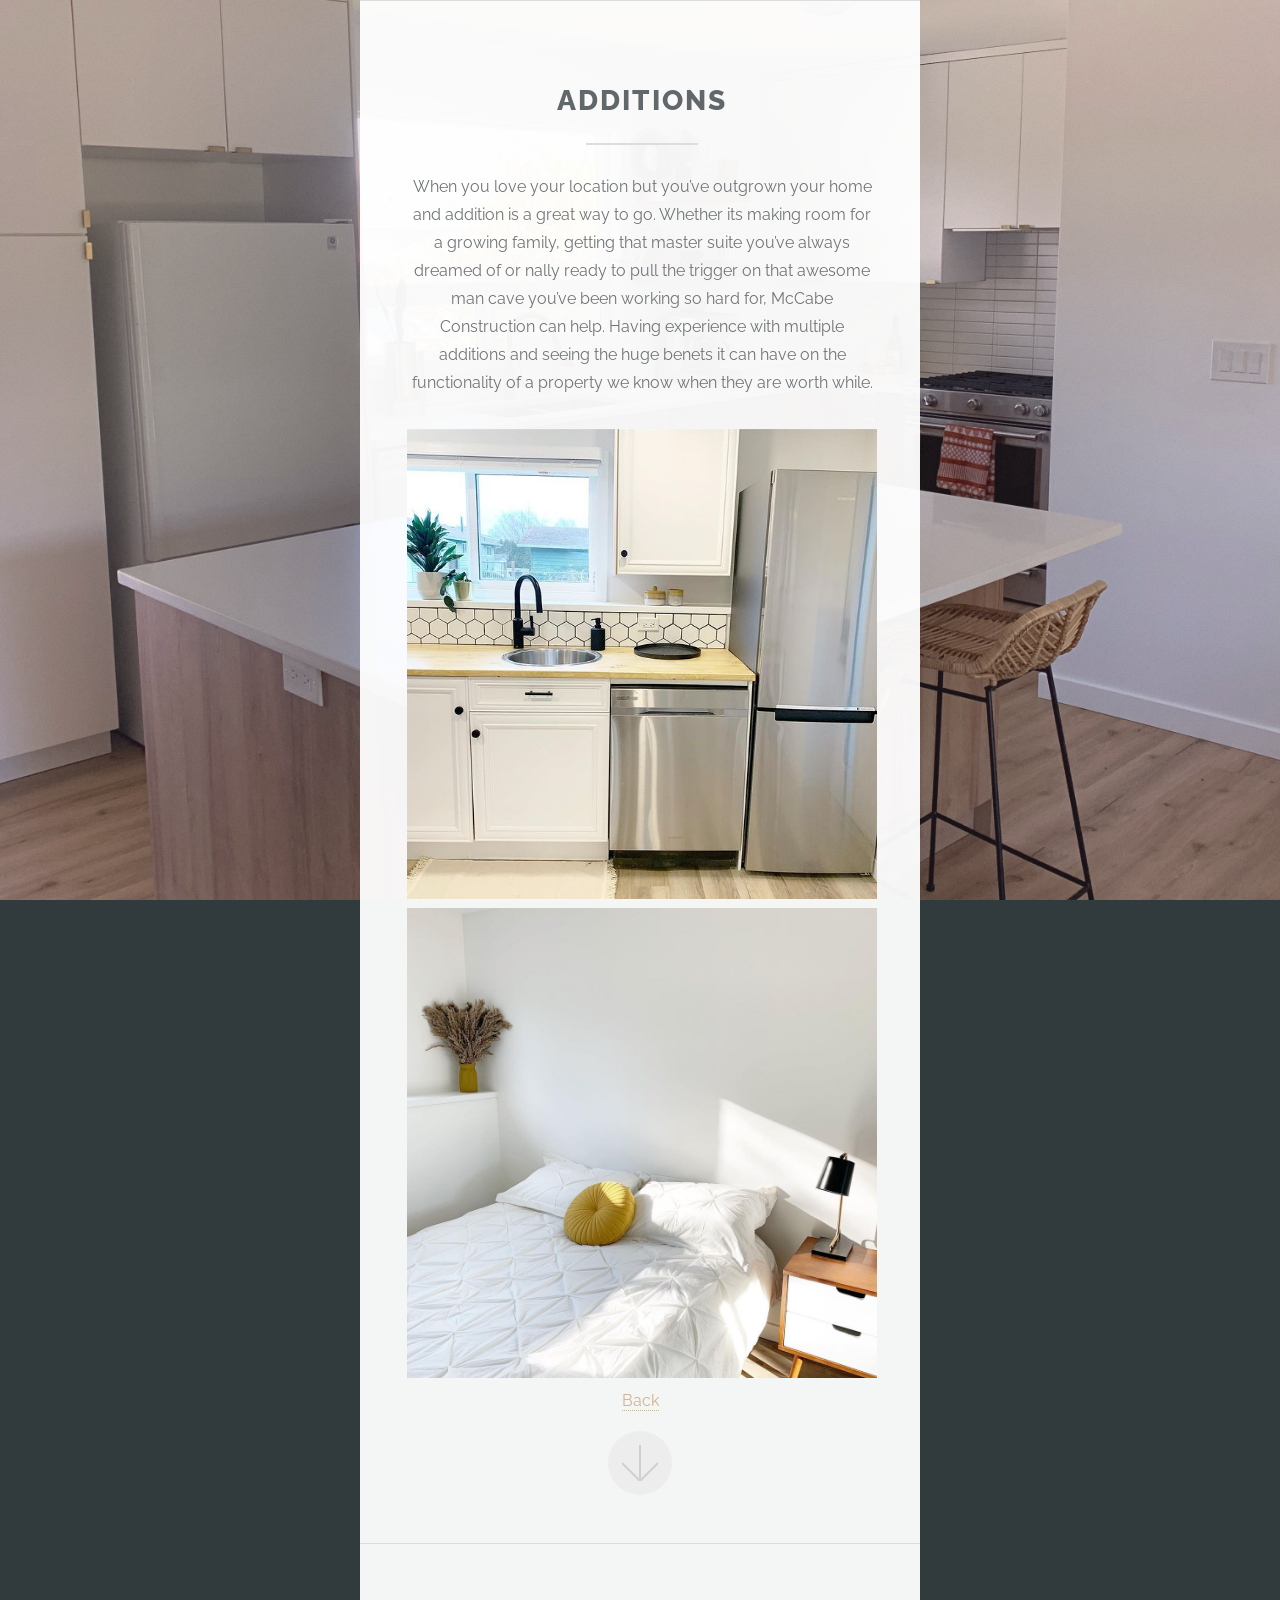
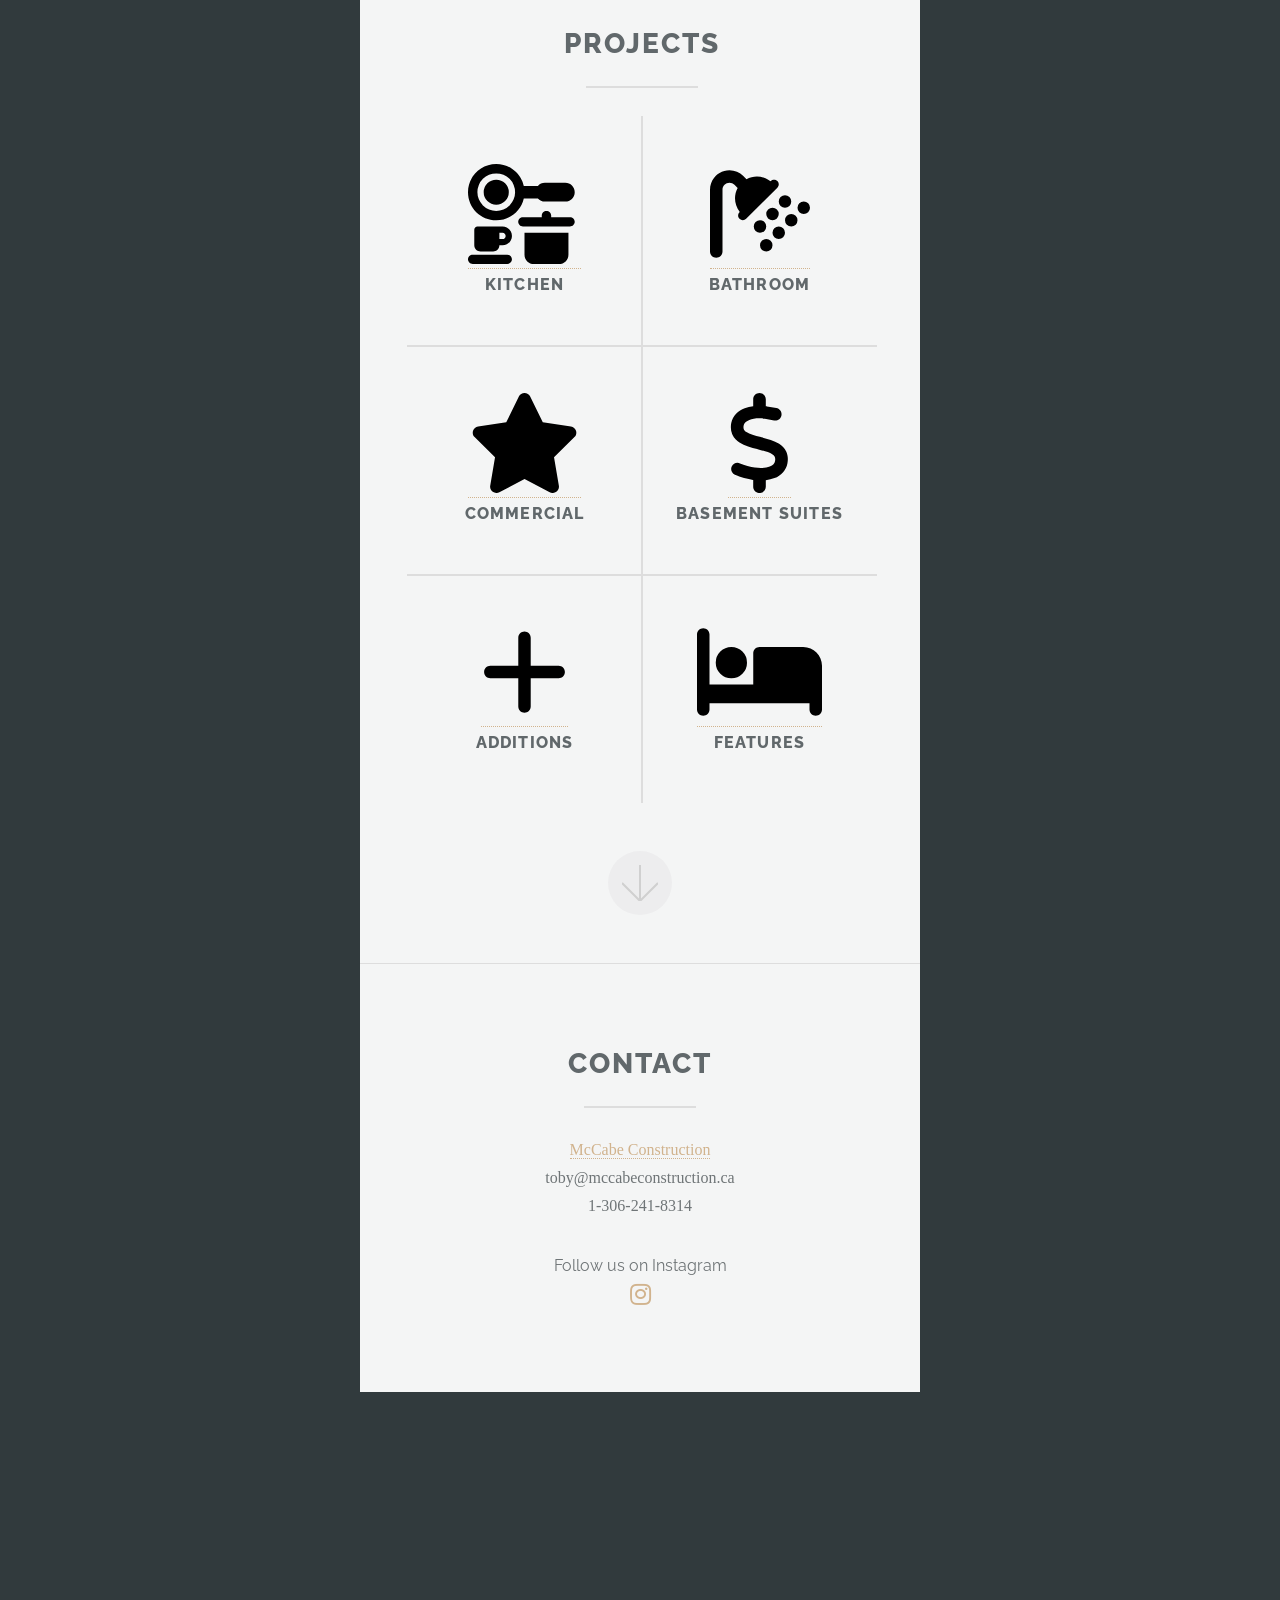
==== additions.html @ 9fbbc58b "fix links to footers" ====
<!DOCTYPE HTML>
<html>
	<head>
		<title>McCabe Construction</title>
		<meta charset="utf-8" />
		<meta name="viewport" content="width=device-width, initial-scale=1, user-scalable=no" />
		<link rel="stylesheet" href="assets/css/main.css" />
	</head>
	<body class="is-preload">

		<!-- One -->
			<section id="one" class="main special">
				<div class="container">
					<div class="content">
						<header class="major">
							<h2>Additions</h2>
						</header>
						<p>

When you love your location but you’ve outgrown your home and
addition is a great way to go. Whether its making room for a
growing family, getting that master suite you’ve always dreamed
of or nally ready to pull the trigger on that awesome man cave
you’ve been working so hard for, McCabe Construction can help.
Having experience with multiple additions and seeing the huge
benets it can have on the functionality of a property we know
when they are worth while.


					</p>
						<div>
						<img width=100% src="images/additions1.jpg">
						</div>
						<div>
						<img width=100% src="images/additions2.jpg">
						</div>
					</div>
					<a href="index.html">Back</a>
					<a href="#two" class="goto-next scrolly">Next</a>
				</div>
			</section>

		<!-- Two -->
			<section id="two" class="main special">
				<div class="container">
					<div class="content">
						<header class="major">
							<h2>Projects</h2>
						</header>
						<ul class="icons-grid">
							<li>
								<a href="kitchen.html">
									<img style="height:100px" src="images/kitchen.svg">
									<h3>Kitchen</h3>
								</a>
							</li>
							<li>
								<a href="bathroom.html">
									<img style="height:100px" src="images/bathroom.svg">
									<h3>Bathroom</h3>
								</a>
							</li>
							<li>
								<a href="commercial.html">
									<img style="height:100px" src="images/commercial.svg">
									<h3>Commercial</h3>
								</a>
							</li>
							<li>
								<a href="suite.html">
									<img style="height:100px"  src="images/suite.svg">
									<h3>Basement Suites</h3>
								</a>
							</li>
							<li>
								<a href="additions.html">
									<img style="height:100px" src="images/additions.svg">
									<h3>Additions</h3>
								</a>
							</li>
							<li>
								<a href="features.html">
									<img style="height:100px" src="images/features.svg">
									<h3>Features</h3>
								</a>
							</li>
						</ul>
					</div>
					<a href="#footer" class="goto-next scrolly">Next</a>
				</div>
			</section>



		<!-- Footer -->
			<section id="footer">
				<div class="container">
					<header class="major">
						<h2>Contact</h2>
					</header>
					<p style="font-family:verdana">
					<a href="https://www.mccabeconstruction.ca">McCabe Construction</a>
					<br>
					toby@mccabeconstruction.ca
					<br>
					1-306-241-8314
					<ul class="icons">
						Follow us on Instagram<br>
						<li><a href="https://www.instagram.com/mccabe_construction_inc" class="icon brands alt fa-instagram"><span class="label">Instagram</span></a></li>
					</ul>
					</p>
				</div>
				<footer>
				</footer>
			</section>

		<!-- Scripts -->
			<script src="assets/js/jquery.min.js"></script>
			<script src="assets/js/jquery.scrollex.min.js"></script>
			<script src="assets/js/jquery.scrolly.min.js"></script>
			<script src="assets/js/browser.min.js"></script>
			<script src="assets/js/breakpoints.min.js"></script>
			<script src="assets/js/util.js"></script>
			<script src="assets/js/main.js"></script>

	</body>
</html>
---- assets/css/main.css ----
@import url("fontawesome-all.min.css");
@import url("https://fonts.googleapis.com/css?family=Raleway:400,400italic,700,800");

/*
	Highlights by HTML5 UP
	html5up.net | @ajlkn
	Free for personal and commercial use under the CCA 3.0 license (html5up.net/license)
*/

html, body, div, span, applet, object,
iframe, h1, h2, h3, h4, h5, h6, p, blockquote,
pre, a, abbr, acronym, address, big, cite,
code, del, dfn, em, img, ins, kbd, q, s, samp,
small, strike, strong, sub, sup, tt, var, b,
u, i, center, dl, dt, dd, ol, ul, li, fieldset,
form, label, legend, table, caption, tbody,
tfoot, thead, tr, th, td, article, aside,
canvas, details, embed, figure, figcaption,
footer, header, hgroup, menu, nav, output, ruby,
section, summary, time, mark, audio, video {
	margin: 0;
	padding: 0;
	border: 0;
	font-size: 100%;
	font: inherit;
	vertical-align: baseline;}

article, aside, details, figcaption, figure,
footer, header, hgroup, menu, nav, section {
	display: block;}

body {
	line-height: 1;
}

ol, ul {
	list-style: none;
}

blockquote, q {
	quotes: none;
}

	blockquote:before, blockquote:after, q:before, q:after {
		content: '';
		content: none;
	}

table {
	border-collapse: collapse;
	border-spacing: 0;
}

body {
	-webkit-text-size-adjust: none;
}

mark {
	background-color: transparent;
	color: inherit;
}

input::-moz-focus-inner {
	border: 0;
	padding: 0;
}

input, select, textarea {
	-moz-appearance: none;
	-webkit-appearance: none;
	-ms-appearance: none;
	appearance: none;
}

/* Basic */

	html {
		box-sizing: border-box;
	}

	*, *:before, *:after {
		box-sizing: inherit;
	}

	html {
		background-color: #313a3d;
		background-attachment: fixed,						fixed;
		background-image: url("images/overlay.png"), url("../../images/bg.jpg");
		background-position: top left,					center center;
		background-repeat: repeat,						none;
		background-size: auto,						cover;
	}

	html.is-preload *, html.is-preload *:before, html.is-preload *:after {
		-moz-animation: none !important;
		-webkit-animation: none !important;
		-ms-animation: none !important;
		animation: none !important;
		-moz-transition: none !important;
		-webkit-transition: none !important;
		-ms-transition: none !important;
		transition: none !important;
	}

	html.is-touch {
		height: 100vh;
		overflow: hidden;
	}

		html.is-touch #wrapper {
			-webkit-backface-visibility: hidden;
			-webkit-overflow-scrolling: touch;
			-webkit-transform: translate3d(0, 0, 0);
			height: 100vh;
			overflow: auto;
		}

	body, input, select, textarea {
		color: #6f7577;
		font-family: "Raleway", "Helvetica", sans-serif;
		font-size: 15pt;
		font-weight: 400;
		line-height: 1.75em;
	}

	a {
		-moz-transition: color 0.2s ease-in-out, border-bottom-color 0.2s ease-in-out;
		-webkit-transition: color 0.2s ease-in-out, border-bottom-color 0.2s ease-in-out;
		-ms-transition: color 0.2s ease-in-out, border-bottom-color 0.2s ease-in-out;
		transition: color 0.2s ease-in-out, border-bottom-color 0.2s ease-in-out;
		border-bottom: dotted 1px;
		color: #d1b38d;
		text-decoration: none;
	}

		a:hover {
			border-bottom-color: transparent !important;
			color: #d1b38d !important;
			text-decoration: none;
		}

	strong, b {
		color: #61686b;
		font-weight: 700;
	}

	em, i {
		font-style: italic;
	}

	p {
		margin: 0 0 2em 0;
	}

	h1, h2, h3, h4, h5, h6 {
		color: #61686b;
		font-weight: 800;
		letter-spacing: 0.075em;
		line-height: 1em;
		margin: 0 0 1em 0;
		text-transform: uppercase;
	}

		h1 a, h2 a, h3 a, h4 a, h5 a, h6 a {
			color: inherit;
			text-decoration: none;
		}

	h2 {
		font-size: 1.75em;
		line-height: 1.5em;
	}

	h3 {
		font-size: 1em;
		line-height: 1.5em;
	}

	h4 {
		font-size: 0.9em;
		line-height: 1.5em;
	}

	h5 {
		font-size: 0.8em;
		line-height: 1.5em;
	}

	h6 {
		font-size: 0.7em;
		line-height: 1.5em;
	}

	sub {
		font-size: 0.8em;
		position: relative;
		top: 0.5em;
	}

	sup {
		font-size: 0.8em;
		position: relative;
		top: -0.5em;
	}

	hr {
		border: 0;
		border-bottom: solid 1px #dddddd;
		margin: 2em 0;
	}

		hr.major {
			margin: 3em 0;
		}

	blockquote {
		border-left: solid 6px #dddddd;
		font-style: italic;
		margin: 0 0 2em 0;
		padding: 0.5em 0 0.5em 1.5em;
	}

	code {
		background: rgba(144, 144, 144, 0.075);
		font-family: "Courier New", monospace;
		font-size: 0.9em;
		margin: 0 0.25em;
		padding: 0.25em 0.65em;
	}

	pre {
		-webkit-overflow-scrolling: touch;
		font-family: "Courier New", monospace;
		font-size: 0.9em;
		margin: 0 0 2em 0;
	}

		pre code {
			display: block;
			line-height: 1.75em;
			padding: 1em 1.5em;
			overflow-x: auto;
		}

	.align-left {
		text-align: left;
	}

	.align-center {
		text-align: center;
	}

	.align-right {
		text-align: right;
	}

/* Container */

	.container {
		margin: 0 auto;
		max-width: calc(100% - 4em);
		width: 35em;
	}

		.container.xsmall {
			width: 8.75em;
		}

		.container.small {
			width: 17.5em;
		}

		.container.medium {
			width: 26.25em;
		}

		.container.large {
			width: 43.75em;
		}

		.container.xlarge {
			width: 52.5em;
		}

		.container.max {
			width: 100%;
		}

		@media screen and (max-width: 980px) {

			.container {
				width: 80% !important;
				max-width: 100% !important;
			}

		}

		@media screen and (max-width: 480px) {

			.container {
				width: 100% !important;
			}

		}

/* Row */

	.row {
		display: flex;
		flex-wrap: wrap;
		box-sizing: border-box;
		align-items: stretch;
	}

		.row > * {
			box-sizing: border-box;
		}

		.row.gtr-uniform > * > :last-child {
			margin-bottom: 0;
		}

		.row.aln-left {
			justify-content: flex-start;
		}

		.row.aln-center {
			justify-content: center;
		}

		.row.aln-right {
			justify-content: flex-end;
		}

		.row.aln-top {
			align-items: flex-start;
		}

		.row.aln-middle {
			align-items: center;
		}

		.row.aln-bottom {
			align-items: flex-end;
		}

		.row > .imp {
			order: -1;
		}

		.row > .col-1 {
			width: 8.33333%;
		}

		.row > .off-1 {
			margin-left: 8.33333%;
		}

		.row > .col-2 {
			width: 16.66667%;
		}

		.row > .off-2 {
			margin-left: 16.66667%;
		}

		.row > .col-3 {
			width: 25%;
		}

		.row > .off-3 {
			margin-left: 25%;
		}

		.row > .col-4 {
			width: 33.33333%;
		}

		.row > .off-4 {
			margin-left: 33.33333%;
		}

		.row > .col-5 {
			width: 41.66667%;
		}

		.row > .off-5 {
			margin-left: 41.66667%;
		}

		.row > .col-6 {
			width: 50%;
		}

		.row > .off-6 {
			margin-left: 50%;
		}

		.row > .col-7 {
			width: 58.33333%;
		}

		.row > .off-7 {
			margin-left: 58.33333%;
		}

		.row > .col-8 {
			width: 66.66667%;
		}

		.row > .off-8 {
			margin-left: 66.66667%;
		}

		.row > .col-9 {
			width: 75%;
		}

		.row > .off-9 {
			margin-left: 75%;
		}

		.row > .col-10 {
			width: 83.33333%;
		}

		.row > .off-10 {
			margin-left: 83.33333%;
		}

		.row > .col-11 {
			width: 91.66667%;
		}

		.row > .off-11 {
			margin-left: 91.66667%;
		}

		.row > .col-12 {
			width: 100%;
		}

		.row > .off-12 {
			margin-left: 100%;
		}

		.row.gtr-0 {
			margin-top: 0;
			margin-left: 0em;
		}

			.row.gtr-0 > * {
				padding: 0 0 0 0em;
			}

			.row.gtr-0.gtr-uniform {
				margin-top: 0em;
			}

				.row.gtr-0.gtr-uniform > * {
					padding-top: 0em;
				}

		.row.gtr-25 {
			margin-top: 0;
			margin-left: -0.375em;
		}

			.row.gtr-25 > * {
				padding: 0 0 0 0.375em;
			}

			.row.gtr-25.gtr-uniform {
				margin-top: -0.375em;
			}

				.row.gtr-25.gtr-uniform > * {
					padding-top: 0.375em;
				}

		.row.gtr-50 {
			margin-top: 0;
			margin-left: -0.75em;
		}

			.row.gtr-50 > * {
				padding: 0 0 0 0.75em;
			}

			.row.gtr-50.gtr-uniform {
				margin-top: -0.75em;
			}

				.row.gtr-50.gtr-uniform > * {
					padding-top: 0.75em;
				}

		.row {
			margin-top: 0;
			margin-left: -1.5em;
		}

			.row > * {
				padding: 0 0 0 1.5em;
			}

			.row.gtr-uniform {
				margin-top: -1.5em;
			}

				.row.gtr-uniform > * {
					padding-top: 1.5em;
				}

		.row.gtr-150 {
			margin-top: 0;
			margin-left: -2.25em;
		}

			.row.gtr-150 > * {
				padding: 0 0 0 2.25em;
			}

			.row.gtr-150.gtr-uniform {
				margin-top: -2.25em;
			}

				.row.gtr-150.gtr-uniform > * {
					padding-top: 2.25em;
				}

		.row.gtr-200 {
			margin-top: 0;
			margin-left: -3em;
		}

			.row.gtr-200 > * {
				padding: 0 0 0 3em;
			}

			.row.gtr-200.gtr-uniform {
				margin-top: -3em;
			}

				.row.gtr-200.gtr-uniform > * {
					padding-top: 3em;
				}

		@media screen and (max-width: 1680px) {

			.row {
				display: flex;
				flex-wrap: wrap;
				box-sizing: border-box;
				align-items: stretch;
			}

				.row > * {
					box-sizing: border-box;
				}

				.row.gtr-uniform > * > :last-child {
					margin-bottom: 0;
				}

				.row.aln-left {
					justify-content: flex-start;
				}

				.row.aln-center {
					justify-content: center;
				}

				.row.aln-right {
					justify-content: flex-end;
				}

				.row.aln-top {
					align-items: flex-start;
				}

				.row.aln-middle {
					align-items: center;
				}

				.row.aln-bottom {
					align-items: flex-end;
				}

				.row > .imp-large {
					order: -1;
				}

				.row > .col-1-large {
					width: 8.33333%;
				}

				.row > .off-1-large {
					margin-left: 8.33333%;
				}

				.row > .col-2-large {
					width: 16.66667%;
				}

				.row > .off-2-large {
					margin-left: 16.66667%;
				}

				.row > .col-3-large {
					width: 25%;
				}

				.row > .off-3-large {
					margin-left: 25%;
				}

				.row > .col-4-large {
					width: 33.33333%;
				}

				.row > .off-4-large {
					margin-left: 33.33333%;
				}

				.row > .col-5-large {
					width: 41.66667%;
				}

				.row > .off-5-large {
					margin-left: 41.66667%;
				}

				.row > .col-6-large {
					width: 50%;
				}

				.row > .off-6-large {
					margin-left: 50%;
				}

				.row > .col-7-large {
					width: 58.33333%;
				}

				.row > .off-7-large {
					margin-left: 58.33333%;
				}

				.row > .col-8-large {
					width: 66.66667%;
				}

				.row > .off-8-large {
					margin-left: 66.66667%;
				}

				.row > .col-9-large {
					width: 75%;
				}

				.row > .off-9-large {
					margin-left: 75%;
				}

				.row > .col-10-large {
					width: 83.33333%;
				}

				.row > .off-10-large {
					margin-left: 83.33333%;
				}

				.row > .col-11-large {
					width: 91.66667%;
				}

				.row > .off-11-large {
					margin-left: 91.66667%;
				}

				.row > .col-12-large {
					width: 100%;
				}

				.row > .off-12-large {
					margin-left: 100%;
				}

				.row.gtr-0 {
					margin-top: 0;
					margin-left: 0em;
				}

					.row.gtr-0 > * {
						padding: 0 0 0 0em;
					}

					.row.gtr-0.gtr-uniform {
						margin-top: 0em;
					}

						.row.gtr-0.gtr-uniform > * {
							padding-top: 0em;
						}

				.row.gtr-25 {
					margin-top: 0;
					margin-left: -0.375em;
				}

					.row.gtr-25 > * {
						padding: 0 0 0 0.375em;
					}

					.row.gtr-25.gtr-uniform {
						margin-top: -0.375em;
					}

						.row.gtr-25.gtr-uniform > * {
							padding-top: 0.375em;
						}

				.row.gtr-50 {
					margin-top: 0;
					margin-left: -0.75em;
				}

					.row.gtr-50 > * {
						padding: 0 0 0 0.75em;
					}

					.row.gtr-50.gtr-uniform {
						margin-top: -0.75em;
					}

						.row.gtr-50.gtr-uniform > * {
							padding-top: 0.75em;
						}

				.row {
					margin-top: 0;
					margin-left: -1.5em;
				}

					.row > * {
						padding: 0 0 0 1.5em;
					}

					.row.gtr-uniform {
						margin-top: -1.5em;
					}

						.row.gtr-uniform > * {
							padding-top: 1.5em;
						}

				.row.gtr-150 {
					margin-top: 0;
					margin-left: -2.25em;
				}

					.row.gtr-150 > * {
						padding: 0 0 0 2.25em;
					}

					.row.gtr-150.gtr-uniform {
						margin-top: -2.25em;
					}

						.row.gtr-150.gtr-uniform > * {
							padding-top: 2.25em;
						}

				.row.gtr-200 {
					margin-top: 0;
					margin-left: -3em;
				}

					.row.gtr-200 > * {
						padding: 0 0 0 3em;
					}

					.row.gtr-200.gtr-uniform {
						margin-top: -3em;
					}

						.row.gtr-200.gtr-uniform > * {
							padding-top: 3em;
						}

		}

		@media screen and (max-width: 980px) {

			.row {
				display: flex;
				flex-wrap: wrap;
				box-sizing: border-box;
				align-items: stretch;
			}

				.row > * {
					box-sizing: border-box;
				}

				.row.gtr-uniform > * > :last-child {
					margin-bottom: 0;
				}

				.row.aln-left {
					justify-content: flex-start;
				}

				.row.aln-center {
					justify-content: center;
				}

				.row.aln-right {
					justify-content: flex-end;
				}

				.row.aln-top {
					align-items: flex-start;
				}

				.row.aln-middle {
					align-items: center;
				}

				.row.aln-bottom {
					align-items: flex-end;
				}

				.row > .imp-medium {
					order: -1;
				}

				.row > .col-1-medium {
					width: 8.33333%;
				}

				.row > .off-1-medium {
					margin-left: 8.33333%;
				}

				.row > .col-2-medium {
					width: 16.66667%;
				}

				.row > .off-2-medium {
					margin-left: 16.66667%;
				}

				.row > .col-3-medium {
					width: 25%;
				}

				.row > .off-3-medium {
					margin-left: 25%;
				}

				.row > .col-4-medium {
					width: 33.33333%;
				}

				.row > .off-4-medium {
					margin-left: 33.33333%;
				}

				.row > .col-5-medium {
					width: 41.66667%;
				}

				.row > .off-5-medium {
					margin-left: 41.66667%;
				}

				.row > .col-6-medium {
					width: 50%;
				}

				.row > .off-6-medium {
					margin-left: 50%;
				}

				.row > .col-7-medium {
					width: 58.33333%;
				}

				.row > .off-7-medium {
					margin-left: 58.33333%;
				}

				.row > .col-8-medium {
					width: 66.66667%;
				}

				.row > .off-8-medium {
					margin-left: 66.66667%;
				}

				.row > .col-9-medium {
					width: 75%;
				}

				.row > .off-9-medium {
					margin-left: 75%;
				}

				.row > .col-10-medium {
					width: 83.33333%;
				}

				.row > .off-10-medium {
					margin-left: 83.33333%;
				}

				.row > .col-11-medium {
					width: 91.66667%;
				}

				.row > .off-11-medium {
					margin-left: 91.66667%;
				}

				.row > .col-12-medium {
					width: 100%;
				}

				.row > .off-12-medium {
					margin-left: 100%;
				}

				.row.gtr-0 {
					margin-top: 0;
					margin-left: 0em;
				}

					.row.gtr-0 > * {
						padding: 0 0 0 0em;
					}

					.row.gtr-0.gtr-uniform {
						margin-top: 0em;
					}

						.row.gtr-0.gtr-uniform > * {
							padding-top: 0em;
						}

				.row.gtr-25 {
					margin-top: 0;
					margin-left: -0.375em;
				}

					.row.gtr-25 > * {
						padding: 0 0 0 0.375em;
					}

					.row.gtr-25.gtr-uniform {
						margin-top: -0.375em;
					}

						.row.gtr-25.gtr-uniform > * {
							padding-top: 0.375em;
						}

				.row.gtr-50 {
					margin-top: 0;
					margin-left: -0.75em;
				}

					.row.gtr-50 > * {
						padding: 0 0 0 0.75em;
					}

					.row.gtr-50.gtr-uniform {
						margin-top: -0.75em;
					}

						.row.gtr-50.gtr-uniform > * {
							padding-top: 0.75em;
						}

				.row {
					margin-top: 0;
					margin-left: -1.5em;
				}

					.row > * {
						padding: 0 0 0 1.5em;
					}

					.row.gtr-uniform {
						margin-top: -1.5em;
					}

						.row.gtr-uniform > * {
							padding-top: 1.5em;
						}

				.row.gtr-150 {
					margin-top: 0;
					margin-left: -2.25em;
				}

					.row.gtr-150 > * {
						padding: 0 0 0 2.25em;
					}

					.row.gtr-150.gtr-uniform {
						margin-top: -2.25em;
					}

						.row.gtr-150.gtr-uniform > * {
							padding-top: 2.25em;
						}

				.row.gtr-200 {
					margin-top: 0;
					margin-left: -3em;
				}

					.row.gtr-200 > * {
						padding: 0 0 0 3em;
					}

					.row.gtr-200.gtr-uniform {
						margin-top: -3em;
					}

						.row.gtr-200.gtr-uniform > * {
							padding-top: 3em;
						}

		}

		@media screen and (max-width: 736px) {

			.row {
				display: flex;
				flex-wrap: wrap;
				box-sizing: border-box;
				align-items: stretch;
			}

				.row > * {
					box-sizing: border-box;
				}

				.row.gtr-uniform > * > :last-child {
					margin-bottom: 0;
				}

				.row.aln-left {
					justify-content: flex-start;
				}

				.row.aln-center {
					justify-content: center;
				}

				.row.aln-right {
					justify-content: flex-end;
				}

				.row.aln-top {
					align-items: flex-start;
				}

				.row.aln-middle {
					align-items: center;
				}

				.row.aln-bottom {
					align-items: flex-end;
				}

				.row > .imp-small {
					order: -1;
				}

				.row > .col-1-small {
					width: 8.33333%;
				}

				.row > .off-1-small {
					margin-left: 8.33333%;
				}

				.row > .col-2-small {
					width: 16.66667%;
				}

				.row > .off-2-small {
					margin-left: 16.66667%;
				}

				.row > .col-3-small {
					width: 25%;
				}

				.row > .off-3-small {
					margin-left: 25%;
				}

				.row > .col-4-small {
					width: 33.33333%;
				}

				.row > .off-4-small {
					margin-left: 33.33333%;
				}

				.row > .col-5-small {
					width: 41.66667%;
				}

				.row > .off-5-small {
					margin-left: 41.66667%;
				}

				.row > .col-6-small {
					width: 50%;
				}

				.row > .off-6-small {
					margin-left: 50%;
				}

				.row > .col-7-small {
					width: 58.33333%;
				}

				.row > .off-7-small {
					margin-left: 58.33333%;
				}

				.row > .col-8-small {
					width: 66.66667%;
				}

				.row > .off-8-small {
					margin-left: 66.66667%;
				}

				.row > .col-9-small {
					width: 75%;
				}

				.row > .off-9-small {
					margin-left: 75%;
				}

				.row > .col-10-small {
					width: 83.33333%;
				}

				.row > .off-10-small {
					margin-left: 83.33333%;
				}

				.row > .col-11-small {
					width: 91.66667%;
				}

				.row > .off-11-small {
					margin-left: 91.66667%;
				}

				.row > .col-12-small {
					width: 100%;
				}

				.row > .off-12-small {
					margin-left: 100%;
				}

				.row.gtr-0 {
					margin-top: 0;
					margin-left: 0em;
				}

					.row.gtr-0 > * {
						padding: 0 0 0 0em;
					}

					.row.gtr-0.gtr-uniform {
						margin-top: 0em;
					}

						.row.gtr-0.gtr-uniform > * {
							padding-top: 0em;
						}

				.row.gtr-25 {
					margin-top: 0;
					margin-left: -0.25em;
				}

					.row.gtr-25 > * {
						padding: 0 0 0 0.25em;
					}

					.row.gtr-25.gtr-uniform {
						margin-top: -0.25em;
					}

						.row.gtr-25.gtr-uniform > * {
							padding-top: 0.25em;
						}

				.row.gtr-50 {
					margin-top: 0;
					margin-left: -0.5em;
				}

					.row.gtr-50 > * {
						padding: 0 0 0 0.5em;
					}

					.row.gtr-50.gtr-uniform {
						margin-top: -0.5em;
					}

						.row.gtr-50.gtr-uniform > * {
							padding-top: 0.5em;
						}

				.row {
					margin-top: 0;
					margin-left: -1em;
				}

					.row > * {
						padding: 0 0 0 1em;
					}

					.row.gtr-uniform {
						margin-top: -1em;
					}

						.row.gtr-uniform > * {
							padding-top: 1em;
						}

				.row.gtr-150 {
					margin-top: 0;
					margin-left: -1.5em;
				}

					.row.gtr-150 > * {
						padding: 0 0 0 1.5em;
					}

					.row.gtr-150.gtr-uniform {
						margin-top: -1.5em;
					}

						.row.gtr-150.gtr-uniform > * {
							padding-top: 1.5em;
						}

				.row.gtr-200 {
					margin-top: 0;
					margin-left: -2em;
				}

					.row.gtr-200 > * {
						padding: 0 0 0 2em;
					}

					.row.gtr-200.gtr-uniform {
						margin-top: -2em;
					}

						.row.gtr-200.gtr-uniform > * {
							padding-top: 2em;
						}

		}

		@media screen and (max-width: 480px) {

			.row {
				display: flex;
				flex-wrap: wrap;
				box-sizing: border-box;
				align-items: stretch;
			}

				.row > * {
					box-sizing: border-box;
				}

				.row.gtr-uniform > * > :last-child {
					margin-bottom: 0;
				}

				.row.aln-left {
					justify-content: flex-start;
				}

				.row.aln-center {
					justify-content: center;
				}

				.row.aln-right {
					justify-content: flex-end;
				}

				.row.aln-top {
					align-items: flex-start;
				}

				.row.aln-middle {
					align-items: center;
				}

				.row.aln-bottom {
					align-items: flex-end;
				}

				.row > .imp-xsmall {
					order: -1;
				}

				.row > .col-1-xsmall {
					width: 8.33333%;
				}

				.row > .off-1-xsmall {
					margin-left: 8.33333%;
				}

				.row > .col-2-xsmall {
					width: 16.66667%;
				}

				.row > .off-2-xsmall {
					margin-left: 16.66667%;
				}

				.row > .col-3-xsmall {
					width: 25%;
				}

				.row > .off-3-xsmall {
					margin-left: 25%;
				}

				.row > .col-4-xsmall {
					width: 33.33333%;
				}

				.row > .off-4-xsmall {
					margin-left: 33.33333%;
				}

				.row > .col-5-xsmall {
					width: 41.66667%;
				}

				.row > .off-5-xsmall {
					margin-left: 41.66667%;
				}

				.row > .col-6-xsmall {
					width: 50%;
				}

				.row > .off-6-xsmall {
					margin-left: 50%;
				}

				.row > .col-7-xsmall {
					width: 58.33333%;
				}

				.row > .off-7-xsmall {
					margin-left: 58.33333%;
				}

				.row > .col-8-xsmall {
					width: 66.66667%;
				}

				.row > .off-8-xsmall {
					margin-left: 66.66667%;
				}

				.row > .col-9-xsmall {
					width: 75%;
				}

				.row > .off-9-xsmall {
					margin-left: 75%;
				}

				.row > .col-10-xsmall {
					width: 83.33333%;
				}

				.row > .off-10-xsmall {
					margin-left: 83.33333%;
				}

				.row > .col-11-xsmall {
					width: 91.66667%;
				}

				.row > .off-11-xsmall {
					margin-left: 91.66667%;
				}

				.row > .col-12-xsmall {
					width: 100%;
				}

				.row > .off-12-xsmall {
					margin-left: 100%;
				}

				.row.gtr-0 {
					margin-top: 0;
					margin-left: 0em;
				}

					.row.gtr-0 > * {
						padding: 0 0 0 0em;
					}

					.row.gtr-0.gtr-uniform {
						margin-top: 0em;
					}

						.row.gtr-0.gtr-uniform > * {
							padding-top: 0em;
						}

				.row.gtr-25 {
					margin-top: 0;
					margin-left: -0.25em;
				}

					.row.gtr-25 > * {
						padding: 0 0 0 0.25em;
					}

					.row.gtr-25.gtr-uniform {
						margin-top: -0.25em;
					}

						.row.gtr-25.gtr-uniform > * {
							padding-top: 0.25em;
						}

				.row.gtr-50 {
					margin-top: 0;
					margin-left: -0.5em;
				}

					.row.gtr-50 > * {
						padding: 0 0 0 0.5em;
					}

					.row.gtr-50.gtr-uniform {
						margin-top: -0.5em;
					}

						.row.gtr-50.gtr-uniform > * {
							padding-top: 0.5em;
						}

				.row {
					margin-top: 0;
					margin-left: -1em;
				}

					.row > * {
						padding: 0 0 0 1em;
					}

					.row.gtr-uniform {
						margin-top: -1em;
					}

						.row.gtr-uniform > * {
							padding-top: 1em;
						}

				.row.gtr-150 {
					margin-top: 0;
					margin-left: -1.5em;
				}

					.row.gtr-150 > * {
						padding: 0 0 0 1.5em;
					}

					.row.gtr-150.gtr-uniform {
						margin-top: -1.5em;
					}

						.row.gtr-150.gtr-uniform > * {
							padding-top: 1.5em;
						}

				.row.gtr-200 {
					margin-top: 0;
					margin-left: -2em;
				}

					.row.gtr-200 > * {
						padding: 0 0 0 2em;
					}

					.row.gtr-200.gtr-uniform {
						margin-top: -2em;
					}

						.row.gtr-200.gtr-uniform > * {
							padding-top: 2em;
						}

		}

/* Loader */

	@-moz-keyframes spinner-show {
		0% {
			opacity: 0;
		}

		100% {
			opacity: 1;
		}
	}

	@-webkit-keyframes spinner-show {
		0% {
			opacity: 0;
		}

		100% {
			opacity: 1;
		}
	}

	@-ms-keyframes spinner-show {
		0% {
			opacity: 0;
		}

		100% {
			opacity: 1;
		}
	}

	@keyframes spinner-show {
		0% {
			opacity: 0;
		}

		100% {
			opacity: 1;
		}
	}

	@-moz-keyframes spinner-hide {
		0% {
			color: #464e50;
			z-index: 10001;
			-moz-transform: scale(1) rotate(0deg);
			-webkit-transform: scale(1) rotate(0deg);
			-ms-transform: scale(1) rotate(0deg);
			transform: scale(1) rotate(0deg);
		}

		99% {
			color: #313a3d;
			z-index: 10001;
			-moz-transform: scale(0.5) rotate(360deg);
			-webkit-transform: scale(0.5) rotate(360deg);
			-ms-transform: scale(0.5) rotate(360deg);
			transform: scale(0.5) rotate(360deg);
		}

		100% {
			color: #313a3d;
			z-index: -1;
			-moz-transform: scale(0) rotate(360deg);
			-webkit-transform: scale(0) rotate(360deg);
			-ms-transform: scale(0) rotate(360deg);
			transform: scale(0) rotate(360deg);
		}
	}

	@-webkit-keyframes spinner-hide {
		0% {
			color: #464e50;
			z-index: 10001;
			-moz-transform: scale(1) rotate(0deg);
			-webkit-transform: scale(1) rotate(0deg);
			-ms-transform: scale(1) rotate(0deg);
			transform: scale(1) rotate(0deg);
		}

		99% {
			color: #313a3d;
			z-index: 10001;
			-moz-transform: scale(0.5) rotate(360deg);
			-webkit-transform: scale(0.5) rotate(360deg);
			-ms-transform: scale(0.5) rotate(360deg);
			transform: scale(0.5) rotate(360deg);
		}

		100% {
			color: #313a3d;
			z-index: -1;
			-moz-transform: scale(0) rotate(360deg);
			-webkit-transform: scale(0) rotate(360deg);
			-ms-transform: scale(0) rotate(360deg);
			transform: scale(0) rotate(360deg);
		}
	}

	@-ms-keyframes spinner-hide {
		0% {
			color: #464e50;
			z-index: 10001;
			-moz-transform: scale(1) rotate(0deg);
			-webkit-transform: scale(1) rotate(0deg);
			-ms-transform: scale(1) rotate(0deg);
			transform: scale(1) rotate(0deg);
		}

		99% {
			color: #313a3d;
			z-index: 10001;
			-moz-transform: scale(0.5) rotate(360deg);
			-webkit-transform: scale(0.5) rotate(360deg);
			-ms-transform: scale(0.5) rotate(360deg);
			transform: scale(0.5) rotate(360deg);
		}

		100% {
			color: #313a3d;
			z-index: -1;
			-moz-transform: scale(0) rotate(360deg);
			-webkit-transform: scale(0) rotate(360deg);
			-ms-transform: scale(0) rotate(360deg);
			transform: scale(0) rotate(360deg);
		}
	}

	@keyframes spinner-hide {
		0% {
			color: #464e50;
			z-index: 10001;
			-moz-transform: scale(1) rotate(0deg);
			-webkit-transform: scale(1) rotate(0deg);
			-ms-transform: scale(1) rotate(0deg);
			transform: scale(1) rotate(0deg);
		}

		99% {
			color: #313a3d;
			z-index: 10001;
			-moz-transform: scale(0.5) rotate(360deg);
			-webkit-transform: scale(0.5) rotate(360deg);
			-ms-transform: scale(0.5) rotate(360deg);
			transform: scale(0.5) rotate(360deg);
		}

		100% {
			color: #313a3d;
			z-index: -1;
			-moz-transform: scale(0) rotate(360deg);
			-webkit-transform: scale(0) rotate(360deg);
			-ms-transform: scale(0) rotate(360deg);
			transform: scale(0) rotate(360deg);
		}
	}

	@-moz-keyframes spinner-rotate {
		0% {
			-moz-transform: scale(1) rotate(0deg);
			-webkit-transform: scale(1) rotate(0deg);
			-ms-transform: scale(1) rotate(0deg);
			transform: scale(1) rotate(0deg);
		}

		100% {
			-moz-transform: scale(1) rotate(360deg);
			-webkit-transform: scale(1) rotate(360deg);
			-ms-transform: scale(1) rotate(360deg);
			transform: scale(1) rotate(360deg);
		}
	}

	@-webkit-keyframes spinner-rotate {
		0% {
			-moz-transform: scale(1) rotate(0deg);
			-webkit-transform: scale(1) rotate(0deg);
			-ms-transform: scale(1) rotate(0deg);
			transform: scale(1) rotate(0deg);
		}

		100% {
			-moz-transform: scale(1) rotate(360deg);
			-webkit-transform: scale(1) rotate(360deg);
			-ms-transform: scale(1) rotate(360deg);
			transform: scale(1) rotate(360deg);
		}
	}

	@-ms-keyframes spinner-rotate {
		0% {
			-moz-transform: scale(1) rotate(0deg);
			-webkit-transform: scale(1) rotate(0deg);
			-ms-transform: scale(1) rotate(0deg);
			transform: scale(1) rotate(0deg);
		}

		100% {
			-moz-transform: scale(1) rotate(360deg);
			-webkit-transform: scale(1) rotate(360deg);
			-ms-transform: scale(1) rotate(360deg);
			transform: scale(1) rotate(360deg);
		}
	}

	@keyframes spinner-rotate {
		0% {
			-moz-transform: scale(1) rotate(0deg);
			-webkit-transform: scale(1) rotate(0deg);
			-ms-transform: scale(1) rotate(0deg);
			transform: scale(1) rotate(0deg);
		}

		100% {
			-moz-transform: scale(1) rotate(360deg);
			-webkit-transform: scale(1) rotate(360deg);
			-ms-transform: scale(1) rotate(360deg);
			transform: scale(1) rotate(360deg);
		}
	}

	@-moz-keyframes overlay-hide {
		0% {
			opacity: 1;
			z-index: 10000;
		}

		15% {
			opacity: 1;
			z-index: 10000;
		}

		99% {
			opacity: 0;
			z-index: 10000;
		}

		100% {
			opacity: 0;
			z-index: -1;
		}
	}

	@-webkit-keyframes overlay-hide {
		0% {
			opacity: 1;
			z-index: 10000;
		}

		15% {
			opacity: 1;
			z-index: 10000;
		}

		99% {
			opacity: 0;
			z-index: 10000;
		}

		100% {
			opacity: 0;
			z-index: -1;
		}
	}

	@-ms-keyframes overlay-hide {
		0% {
			opacity: 1;
			z-index: 10000;
		}

		15% {
			opacity: 1;
			z-index: 10000;
		}

		99% {
			opacity: 0;
			z-index: 10000;
		}

		100% {
			opacity: 0;
			z-index: -1;
		}
	}

	@keyframes overlay-hide {
		0% {
			opacity: 1;
			z-index: 10000;
		}

		15% {
			opacity: 1;
			z-index: 10000;
		}

		99% {
			opacity: 0;
			z-index: 10000;
		}

		100% {
			opacity: 0;
			z-index: -1;
		}
	}

	html body {
		text-decoration: none;
	}

		html body:before {
			-moz-osx-font-smoothing: grayscale;
			-webkit-font-smoothing: antialiased;
			display: inline-block;
			font-style: normal;
			font-variant: normal;
			text-rendering: auto;
			line-height: 1;
			text-transform: none !important;
			font-family: 'Font Awesome 5 Free';
			font-weight: 900;
		}

		html body:before {
			-moz-animation: spinner-show 1.5s 1 0.25s ease forwards, spinner-hide 0.25s ease-in-out forwards !important;
			-webkit-animation: spinner-show 1.5s 1 0.25s ease forwards, spinner-hide 0.25s ease-in-out forwards !important;
			-ms-animation: spinner-show 1.5s 1 0.25s ease forwards, spinner-hide 0.25s ease-in-out forwards !important;
			animation: spinner-show 1.5s 1 0.25s ease forwards, spinner-hide 0.25s ease-in-out forwards !important;
			-moz-transform-origin: 50% 50%;
			-webkit-transform-origin: 50% 50%;
			-ms-transform-origin: 50% 50%;
			transform-origin: 50% 50%;
			color: #464e50;
			content: '\f1ce';
			cursor: default;
			display: block;
			font-size: 2em;
			height: 2em;
			left: 50%;
			opacity: 0;
			line-height: 2em;
			margin: -1em 0 0 -1em;
			position: fixed;
			text-align: center;
			top: 50%;
			width: 2em;
			z-index: -1;
		}

		html body:after {
			-moz-animation: overlay-hide 1s ease-in forwards !important;
			-webkit-animation: overlay-hide 1s ease-in forwards !important;
			-ms-animation: overlay-hide 1s ease-in forwards !important;
			animation: overlay-hide 1s ease-in forwards !important;
			background: #313a3d;
			content: '';
			display: block;
			height: 100%;
			left: 0;
			opacity: 0;
			position: fixed;
			top: 0;
			width: 100%;
			z-index: -1;
		}

	html.is-preload body:before {
		-moz-animation: spinner-show 1.5s 1 0.25s ease forwards, spinner-rotate 0.75s infinite linear !important;
		-webkit-animation: spinner-show 1.5s 1 0.25s ease forwards, spinner-rotate 0.75s infinite linear !important;
		-ms-animation: spinner-show 1.5s 1 0.25s ease forwards, spinner-rotate 0.75s infinite linear !important;
		animation: spinner-show 1.5s 1 0.25s ease forwards, spinner-rotate 0.75s infinite linear !important;
		z-index: 10001;
	}

	html.is-preload body:after {
		-moz-animation: none !important;
		-webkit-animation: none !important;
		-ms-animation: none !important;
		animation: none !important;
		opacity: 1;
		z-index: 10000;
	}

	@media (-webkit-min-device-pixel-ratio: 2) {

		html body:before {
			line-height: 2.025em;
		}

	}

/* Section/Article */

	section.special, article.special {
		text-align: center;
	}

	header p {
		color: #a8b0b3;
		letter-spacing: 0.05em;
		text-transform: uppercase;
	}

	header h1 + p {
		margin-top: -1em;
	}

	header h2 + p {
		margin-top: -1em;
	}

	header h3 + p {
		margin-top: -0.8em;
	}

	header h4 + p,
	header h5 + p,
	header h6 + p {
		font-size: 0.8em;
		margin-top: -0.6em;
	}

	header.major {
		text-align: center;
	}

		header.major h1, header.major h2, header.major h3, header.major h4, header.major h5, header.major h6 {
			position: relative;
		}

			header.major h1:after, header.major h2:after, header.major h3:after, header.major h4:after, header.major h5:after, header.major h6:after {
				background: #dddddd;
				content: '';
				display: block;
				height: 2px;
				margin: 0.75em auto 0 auto;
				position: relative;
				width: 4em;
			}

		header.major p {
			margin-top: 0;
		}

/* Form */

	form {
		margin: 0 0 2em 0;
	}

	label {
		color: #61686b;
		display: block;
		font-size: 0.9em;
		font-weight: 700;
		margin: 0 0 1em 0;
	}

	input[type="text"],
	input[type="password"],
	input[type="email"],
	select,
	textarea {
		-moz-appearance: none;
		-webkit-appearance: none;
		-ms-appearance: none;
		appearance: none;
		background: rgba(144, 144, 144, 0.15);
		border-radius: 0;
		border: none;
		color: inherit;
		display: block;
		outline: 0;
		padding: 0 1em;
		text-decoration: none;
		width: 100%;
	}

		input[type="text"]:invalid,
		input[type="password"]:invalid,
		input[type="email"]:invalid,
		select:invalid,
		textarea:invalid {
			box-shadow: none;
		}

		input[type="text"]:focus,
		input[type="password"]:focus,
		input[type="email"]:focus,
		select:focus,
		textarea:focus {
			box-shadow: inset 0 0 0 2px #d1b38d;
		}

	select {
		background-image: url("data:image/svg+xml;charset=utf8,%3Csvg xmlns='http://www.w3.org/2000/svg' width='40' height='40' preserveAspectRatio='none' viewBox='0 0 40 40'%3E%3Cpath d='M9.4,12.3l10.4,10.4l10.4-10.4c0.2-0.2,0.5-0.4,0.9-0.4c0.3,0,0.6,0.1,0.9,0.4l3.3,3.3c0.2,0.2,0.4,0.5,0.4,0.9 c0,0.4-0.1,0.6-0.4,0.9L20.7,31.9c-0.2,0.2-0.5,0.4-0.9,0.4c-0.3,0-0.6-0.1-0.9-0.4L4.3,17.3c-0.2-0.2-0.4-0.5-0.4-0.9 c0-0.4,0.1-0.6,0.4-0.9l3.3-3.3c0.2-0.2,0.5-0.4,0.9-0.4S9.1,12.1,9.4,12.3z' fill='%23a8b0b3' /%3E%3C/svg%3E");
		background-size: 1.25rem;
		background-repeat: no-repeat;
		background-position: calc(100% - 1rem) center;
		height: 3em;
		padding-right: 3em;
		text-overflow: ellipsis;
	}

		select option {
			color: #61686b;
			background: #fff;
		}

		select:focus::-ms-value {
			background-color: transparent;
		}

		select::-ms-expand {
			display: none;
		}

	input[type="text"],
	input[type="password"],
	input[type="email"],
	select {
		height: 3em;
	}

	textarea {
		padding: 0.75em 1em;
	}

	input[type="checkbox"],
	input[type="radio"] {
		-moz-appearance: none;
		-webkit-appearance: none;
		-ms-appearance: none;
		appearance: none;
		display: block;
		float: left;
		margin-right: -2em;
		opacity: 0;
		width: 1em;
		z-index: -1;
	}

		input[type="checkbox"] + label,
		input[type="radio"] + label {
			text-decoration: none;
			color: #6f7577;
			cursor: pointer;
			display: inline-block;
			font-size: 1em;
			font-weight: 400;
			padding-left: 2.55em;
			padding-right: 0.75em;
			position: relative;
		}

			input[type="checkbox"] + label:before,
			input[type="radio"] + label:before {
				-moz-osx-font-smoothing: grayscale;
				-webkit-font-smoothing: antialiased;
				display: inline-block;
				font-style: normal;
				font-variant: normal;
				text-rendering: auto;
				line-height: 1;
				text-transform: none !important;
				font-family: 'Font Awesome 5 Free';
				font-weight: 900;
			}

			input[type="checkbox"] + label:before,
			input[type="radio"] + label:before {
				background: rgba(144, 144, 144, 0.15);
				content: '';
				display: inline-block;
				font-size: 0.8em;
				height: 2.25em;
				left: 0;
				line-height: 2.25em;
				position: absolute;
				text-align: center;
				top: 0;
				width: 2.25em;
			}

		input[type="checkbox"]:checked + label:before,
		input[type="radio"]:checked + label:before {
			background: #313a3d;
			color: #ffffff;
			content: '\f00c';
		}

		input[type="checkbox"]:focus + label:before,
		input[type="radio"]:focus + label:before {
			box-shadow: inset 0 0 0 2px #d1b38d;
		}

	input[type="radio"] + label:before {
		border-radius: 100%;
	}

	::-webkit-input-placeholder {
		color: #a8b0b3 !important;
		opacity: 1.0;
	}

	:-moz-placeholder {
		color: #a8b0b3 !important;
		opacity: 1.0;
	}

	::-moz-placeholder {
		color: #a8b0b3 !important;
		opacity: 1.0;
	}

	:-ms-input-placeholder {
		color: #a8b0b3 !important;
		opacity: 1.0;
	}

/* Box */

	.box {
		border: solid 2px #dddddd;
		margin-bottom: 2em;
		padding: 1.5em;
	}

		.box > :last-child,
		.box > :last-child > :last-child,
		.box > :last-child > :last-child > :last-child {
			margin-bottom: 0;
		}

		.box.alt {
			border: 0;
			border-radius: 0;
			padding: 0;
		}

/* Icon */

	.icon {
		text-decoration: none;
		border-bottom: none;
		position: relative;
	}

		.icon:before {
			-moz-osx-font-smoothing: grayscale;
			-webkit-font-smoothing: antialiased;
			display: inline-block;
			font-style: normal;
			font-variant: normal;
			text-rendering: auto;
			line-height: 1;
			text-transform: none !important;
			font-family: 'Font Awesome 5 Free';
			font-weight: 400;
		}

		.icon > .label {
			display: none;
		}

		.icon:before {
			line-height: inherit;
		}

		.icon.solid:before {
			font-weight: 900;
		}

		.icon.brands:before {
			font-family: 'Font Awesome 5 Brands';
		}

		.icon.major {
			display: block;
			margin: 0 0 1em 0;
		}

			.icon.major:before {
				font-size: 2.5em;
			}

/* Image */

	.image {
		border: 0;
		display: inline-block;
		position: relative;
	}

		.image:before {
			background: url("images/overlay.png");
			content: '';
			display: block;
			height: 100%;
			left: 0;
			position: absolute;
			top: 0;
			width: 100%;
		}

		.image img {
			display: block;
		}

		.image.left {
			float: left;
			margin: 0 1.5em 1em 0;
			top: 0.25em;
		}

		.image.right {
			float: right;
			margin: 0 0 1em 1.5em;
			top: 0.25em;
		}

		.image.left, .image.right {
			max-width: 40%;
		}

			.image.left img, .image.right img {
				width: 100%;
			}

		.image.fit {
			display: block;
			margin: 0 0 2em 0;
			width: 100%;
		}

			.image.fit img {
				width: 100%;
			}

/* List */

	ol {
		list-style: decimal;
		margin: 0 0 2em 0;
		padding-left: 1.25em;
	}

		ol li {
			padding-left: 0.25em;
		}

	ul {
		list-style: disc;
		margin: 0 0 2em 0;
		padding-left: 1em;
	}

		ul li {
			padding-left: 0.5em;
		}

		ul.alt {
			list-style: none;
			padding-left: 0;
		}

			ul.alt li {
				border-top: solid 1px #dddddd;
				padding: 0.5em 0;
			}

				ul.alt li:first-child {
					border-top: 0;
					padding-top: 0;
				}

	dl {
		margin: 0 0 2em 0;
	}

/* Icons */

	ul.icons {
		cursor: default;
		list-style: none;
		padding-left: 0;
	}

		ul.icons li {
			display: inline-block;
			padding: 0 1.5em 0 0;
		}

			ul.icons li:last-child {
				padding-right: 0;
			}

			ul.icons li .icon:before {
				font-size: 1.5em;
			}

/* Icons Grid */

	ul.icons-grid {
		list-style: none;
		padding: 0;
		position: relative;
	}

		ul.icons-grid li {
			display: block;
			float: left;
			padding: 3em 0;
			width: 50%;
		}

			ul.icons-grid li h3 {
				margin: 0;
			}

			ul.icons-grid li:nth-child(2n + 1) {
				box-shadow: inset -1px 0 0 0 #dddddd, 1px 0 0 0 #dddddd;
			}

			ul.icons-grid li:nth-child(2n + 3):before {
				background: #dddddd;
				content: '';
				display: block;
				height: 2px;
				margin-top: -3em;
				position: absolute;
				width: 100%;
			}

		ul.icons-grid:after {
			clear: both;
			content: '';
			display: block;
		}

/* Actions */

	ul.actions {
		display: -moz-flex;
		display: -webkit-flex;
		display: -ms-flex;
		display: flex;
		cursor: default;
		list-style: none;
		margin-left: -1em;
		padding-left: 0;
	}

		ul.actions li {
			padding: 0 0 0 1em;
			vertical-align: middle;
		}

		ul.actions.special {
			-moz-justify-content: center;
			-webkit-justify-content: center;
			-ms-justify-content: center;
			justify-content: center;
			width: 100%;
			margin-left: 0;
		}

			ul.actions.special li:first-child {
				padding-left: 0;
			}

		ul.actions.stacked {
			-moz-flex-direction: column;
			-webkit-flex-direction: column;
			-ms-flex-direction: column;
			flex-direction: column;
			margin-left: 0;
		}

			ul.actions.stacked li {
				padding: 1.3em 0 0 0;
			}

				ul.actions.stacked li:first-child {
					padding-top: 0;
				}

		ul.actions.fit {
			width: calc(100% + 1em);
		}

			ul.actions.fit li {
				-moz-flex-grow: 1;
				-webkit-flex-grow: 1;
				-ms-flex-grow: 1;
				flex-grow: 1;
				-moz-flex-shrink: 1;
				-webkit-flex-shrink: 1;
				-ms-flex-shrink: 1;
				flex-shrink: 1;
				width: 100%;
			}

				ul.actions.fit li > * {
					width: 100%;
				}

			ul.actions.fit.stacked {
				width: 100%;
			}

		@media screen and (max-width: 480px) {

			ul.actions:not(.fixed) {
				-moz-flex-direction: column;
				-webkit-flex-direction: column;
				-ms-flex-direction: column;
				flex-direction: column;
				margin-left: 0;
				width: 100% !important;
			}

				ul.actions:not(.fixed) li {
					-moz-flex-grow: 1;
					-webkit-flex-grow: 1;
					-ms-flex-grow: 1;
					flex-grow: 1;
					-moz-flex-shrink: 1;
					-webkit-flex-shrink: 1;
					-ms-flex-shrink: 1;
					flex-shrink: 1;
					padding: 1em 0 0 0;
					text-align: center;
					width: 100%;
				}

					ul.actions:not(.fixed) li > * {
						width: 100%;
					}

					ul.actions:not(.fixed) li:first-child {
						padding-top: 0;
					}

					ul.actions:not(.fixed) li input[type="submit"],
					ul.actions:not(.fixed) li input[type="reset"],
					ul.actions:not(.fixed) li input[type="button"],
					ul.actions:not(.fixed) li button,
					ul.actions:not(.fixed) li .button {
						width: 100%;
					}

						ul.actions:not(.fixed) li input[type="submit"].icon:before,
						ul.actions:not(.fixed) li input[type="reset"].icon:before,
						ul.actions:not(.fixed) li input[type="button"].icon:before,
						ul.actions:not(.fixed) li button.icon:before,
						ul.actions:not(.fixed) li .button.icon:before {
							margin-left: -0.5em;
						}

		}

/* Table */

	.table-wrapper {
		-webkit-overflow-scrolling: touch;
		overflow-x: auto;
	}

	table {
		margin: 0 0 2em 0;
		width: 100%;
	}

		table tbody tr {
			border: solid 1px #dddddd;
			border-left: 0;
			border-right: 0;
		}

			table tbody tr:nth-child(2n + 1) {
				background-color: rgba(144, 144, 144, 0.075);
			}

		table td {
			padding: 0.75em 0.75em;
		}

		table th {
			color: #61686b;
			font-size: 0.9em;
			font-weight: 700;
			padding: 0 0.75em 0.75em 0.75em;
			text-align: left;
		}

		table thead {
			border-bottom: solid 2px #dddddd;
		}

		table tfoot {
			border-top: solid 2px #dddddd;
		}

		table.alt {
			border-collapse: separate;
		}

			table.alt tbody tr td {
				border: solid 1px #dddddd;
				border-left-width: 0;
				border-top-width: 0;
			}

				table.alt tbody tr td:first-child {
					border-left-width: 1px;
				}

			table.alt tbody tr:first-child td {
				border-top-width: 1px;
			}

			table.alt thead {
				border-bottom: 0;
			}

			table.alt tfoot {
				border-top: 0;
			}

/* Button */

	input[type="submit"],
	input[type="reset"],
	input[type="button"],
	button,
	.button {
		-moz-appearance: none;
		-webkit-appearance: none;
		-ms-appearance: none;
		appearance: none;
		-moz-transition: background-color 0.2s ease-in-out, color 0.2s ease-in-out;
		-webkit-transition: background-color 0.2s ease-in-out, color 0.2s ease-in-out;
		-ms-transition: background-color 0.2s ease-in-out, color 0.2s ease-in-out;
		transition: background-color 0.2s ease-in-out, color 0.2s ease-in-out;
		background-color: transparent;
		border-radius: 0;
		border: 0;
		box-shadow: inset 0 0 0 2px #dddddd;
		color: #61686b !important;
		cursor: pointer;
		display: inline-block;
		font-weight: 700;
		height: 3em;
		letter-spacing: 0.05em;
		line-height: 3.15em;
		padding: 0 2em;
		text-align: center;
		text-decoration: none;
		text-transform: uppercase;
		white-space: nowrap;
	}

		input[type="submit"]:hover,
		input[type="reset"]:hover,
		input[type="button"]:hover,
		button:hover,
		.button:hover {
			background-color: rgba(144, 144, 144, 0.075);
			color: #61686b !important;
		}

		input[type="submit"]:active,
		input[type="reset"]:active,
		input[type="button"]:active,
		button:active,
		.button:active {
			background-color: rgba(144, 144, 144, 0.15);
			color: #61686b !important;
		}

		input[type="submit"].icon,
		input[type="reset"].icon,
		input[type="button"].icon,
		button.icon,
		.button.icon {
			padding-left: 1.35em;
		}

			input[type="submit"].icon:before,
			input[type="reset"].icon:before,
			input[type="button"].icon:before,
			button.icon:before,
			.button.icon:before {
				color: #a8b0b3;
				margin-right: 0.5em;
			}

		input[type="submit"].fit,
		input[type="reset"].fit,
		input[type="button"].fit,
		button.fit,
		.button.fit {
			width: 100%;
		}

		input[type="submit"].small,
		input[type="reset"].small,
		input[type="button"].small,
		button.small,
		.button.small {
			font-size: 0.8em;
		}

		input[type="submit"].large,
		input[type="reset"].large,
		input[type="button"].large,
		button.large,
		.button.large {
			font-size: 1.35em;
		}

		input[type="submit"].primary,
		input[type="reset"].primary,
		input[type="button"].primary,
		button.primary,
		.button.primary {
			background-color: #d1b38d;
			border: 0;
			box-shadow: none;
			color: #ffffff !important;
		}

			input[type="submit"].primary:hover,
			input[type="reset"].primary:hover,
			input[type="button"].primary:hover,
			button.primary:hover,
			.button.primary:hover {
				background-color: #d1b38d;
			}

			input[type="submit"].primary:active,
			input[type="reset"].primary:active,
			input[type="button"].primary:active,
			button.primary:active,
			.button.primary:active {
				background-color: #d1b38d;
			}

			input[type="submit"].primary.icon:before,
			input[type="reset"].primary.icon:before,
			input[type="button"].primary.icon:before,
			button.primary.icon:before,
			.button.primary.icon:before {
				color: #d1eddc;
			}

		input[type="submit"].disabled, input[type="submit"]:disabled,
		input[type="reset"].disabled,
		input[type="reset"]:disabled,
		input[type="button"].disabled,
		input[type="button"]:disabled,
		button.disabled,
		button:disabled,
		.button.disabled,
		.button:disabled {
			background-color: #6f7577 !important;
			box-shadow: none !important;
			color: #fff !important;
			cursor: default;
			opacity: 0.25;
		}

/* Main BG */

	.main-bg {
		-moz-transition: opacity 0.5s ease-out;
		-webkit-transition: opacity 0.5s ease-out;
		-ms-transition: opacity 0.5s ease-out;
		transition: opacity 0.5s ease-out;
		background-attachment: fixed,							fixed;
		background-position: top left,						center center;
		background-repeat: repeat,							none;
		background-size: auto,							cover;
		height: 100%;
		left: 0;
		opacity: 0;
		position: fixed;
		top: 0;
		width: 100%;
		z-index: -1;
	}

		.main-bg.active {
			opacity: 1;
		}

/* Main */

	.main {
		position: relative;
	}

		.main .image.primary {
			display: none;
		}

		.main .container {
			padding: 5em 2.5em 8em 2.5em ;
			background: rgba(255, 255, 255, 0.95);
			box-shadow: inset 0 1px 0 0 #dddddd;
		}

			.main .container:before {
				min-height: calc( 100vh - 13em);
				content: '';
				display: inline-block;
				vertical-align: middle;
				width: 1px;
			}

			.main .container .content {
				display: inline-block;
				margin-right: 1px;
				vertical-align: middle;
				width: calc(100% - 10px);
			}

		.main .goto-next {
			-moz-transition: background-color 0.2s ease-in-out;
			-webkit-transition: background-color 0.2s ease-in-out;
			-ms-transition: background-color 0.2s ease-in-out;
			transition: background-color 0.2s ease-in-out;
			background-color: rgba(144, 144, 144, 0.075);
			background-image: url("images/arrow.svg");
			background-position: center center;
			background-repeat: no-repeat;
			border-radius: 100%;
			border: 0;
			bottom: 3em;
			display: block;
			height: 4em;
			left: 50%;
			line-height: 4em;
			margin-left: -2em;
			overflow: hidden;
			position: absolute;
			text-indent: 4em;
			white-space: nowrap;
			width: 4em;
		}

			.main .goto-next:hover {
				background-color: rgba(144, 144, 144, 0.15);
			}

/* Header */

	#header {
		height: 100vh;
		position: relative;
		text-align: center;
	}

		#header:after {
			content: '';
			display: inline-block;
			height: 100vh;
			vertical-align: middle;
		}

		#header header {
			color: rgba(255, 255, 255, 0.5);
			display: inline-block;
			padding-bottom: 8em;
			vertical-align: middle;
		}

			#header header h1, #header header h2, #header header h3, #header header h4, #header header h5, #header header h6, #header header strong, #header header b {
				color: #ffffff;
			}

			#header header a {
				color: inherit;
			}

				#header header a:hover {
					color: #ffffff !important;
				}

			#header header h1 {
				font-size: 3em;
				line-height: 1.25em;
				margin: 0;
			}

				#header header h1:after {
					margin-top: 0.5em;
				}

			#header header p {
				color: #ffffff;
				font-weight: 700;
				margin: 1.5em 0 0 0;
			}

		#header .container {
			background: rgba(255, 255, 255, 0.95);
			bottom: 0;
			left: 50%;
			margin-left: -17.5em;
			padding: 2.5em;
			position: absolute;
		}

			#header .container > :last-child {
				margin-bottom: 0;
			}

			#header .container .button {
				min-width: 12em;
			}

/* Footer */

	#footer {
		min-height: 100vh;
		padding: 0 0 12em 0;
		position: relative;
		text-align: center;
	}

		#footer .container {
			padding: 5em 2.5em 3em 2.5em ;
			background: rgba(255, 255, 255, 0.95);
			box-shadow: inset 0 1px 0 0 #dddddd;
		}

		#footer footer {
			bottom: 2em;
			color: rgba(255, 255, 255, 0.5);
			left: 0;
			position: absolute;
			text-align: center;
			width: 100%;
		}

			#footer footer h1, #footer footer h2, #footer footer h3, #footer footer h4, #footer footer h5, #footer footer h6, #footer footer strong, #footer footer b {
				color: #ffffff;
			}

			#footer footer a {
				color: inherit;
			}

				#footer footer a:hover {
					color: #ffffff !important;
				}

			#footer footer .copyright {
				font-size: 0.8em;
				line-height: 1em;
				padding: 0;
			}

				#footer footer .copyright li {
					border-left: solid 1px rgba(255, 255, 255, 0.2);
					display: inline-block;
					margin: 0 0 0 1em;
					padding: 0 0 0 1em;
				}

					#footer footer .copyright li:first-child {
						border-left: 0;
						margin-left: 0;
						padding-left: 0;
					}

/* Large */

	@media screen and (max-width: 1680px) {

		/* Basic */

			body, input, select, textarea {
				font-size: 12pt;
			}

	}

/* Medium */

	@media screen and (max-width: 980px) {

		/* Main BG */

			.main-bg {
				display: none;
			}

		/* Main */

			.main .image.primary {
				display: block;
				margin: 0 0 4em 0;
			}

			.main .container {
				padding: 3em 3em 8em 3em ;
			}

				.main .container:before {
					display: none;
				}

		/* Header */

			#header header {
				padding-bottom: 9em;
				width: 80%;
			}

			#header .container {
				margin-left: -40%;
				padding: 3em;
			}

		/* Footer */

			#footer {
				min-height: 0;
				padding: 0;
			}

				#footer .container {
					padding: 3em 3em 1em 3em ;
				}

				#footer footer {
					padding: 3em 3em 1em 3em ;
					bottom: auto;
					position: relative;
				}

	}

/* Small */

	@media screen and (max-width: 736px) {

		/* Basic */

			h2 {
				font-size: 1.35em;
			}

		/* Main */

			.main .container {
				padding: 3em 1.5em 1em 1.5em ;
			}

				.main .container .image.primary:first-child {
					margin: -1.5em 0 2.5em 0;
				}

			.main .goto-next {
				display: none;
			}

		/* Header */

			#header {
				height: 80vh;
			}

				#header:after {
					height: 80vh;
				}

				#header header {
					padding-bottom: 0;
				}

					#header header h1 {
						font-size: 2em;
					}

					#header header p {
						margin-top: 1em;
					}

				#header .container {
					display: none;
				}

		/* Footer */

			#footer .container {
				padding: 3em 1.5em 1em 1.5em ;
			}

	}

/* XSmall */

	@media screen and (max-width: 480px) {

		/* Basic */

			html, body {
				min-width: 320px;
			}

		/* List */

			ul.actions {
				margin: 0 0 2em 0;
			}

				ul.actions li {
					display: block;
					padding: 1em 0 0 0;
					text-align: center;
					width: 100%;
				}

					ul.actions li:first-child {
						padding-top: 0;
					}

					ul.actions li > * {
						margin: 0 !important;
						width: 100%;
					}

				ul.actions.small li {
					padding: 0.5em 0 0 0;
				}

					ul.actions.small li:first-child {
						padding-top: 0;
					}

			ul.icons-grid li {
				box-shadow: inset 0 1px 0 0 #dddddd !important;
				float: none;
				margin: 2em 0 0 0;
				padding: 2em 0 0 0;
				width: 100%;
			}

				ul.icons-grid li:first-child {
					box-shadow: none !important;
					margin-top: 0;
					padding: 1em 0 0 0;
				}

				ul.icons-grid li:nth-child(2n + 1) {
					box-shadow: none;
				}

				ul.icons-grid li:nth-child(2n + 3):before {
					display: none;
				}

		/* Button */

			input[type="submit"],
			input[type="reset"],
			input[type="button"],
			button,
			.button {
				padding: 0;
			}

				input[type="submit"].icon,
				input[type="reset"].icon,
				input[type="button"].icon,
				button.icon,
				.button.icon {
					padding-left: 0;
				}

		/* Main */

			.main .container {
				padding: 3em 1em 1em 1em ;
			}

				.main .container .image.primary:first-child {
					margin: -2em 0 2.5em 0;
				}

		/* Footer */

			#footer .container {
				padding: 3em 1em 1em 1em ;
			}

			#footer footer .copyright {
				line-height: inherit;
			}

				#footer footer .copyright li {
					border-left: 0;
					display: block;
					margin: 0;
					padding: 0;
				}

	}
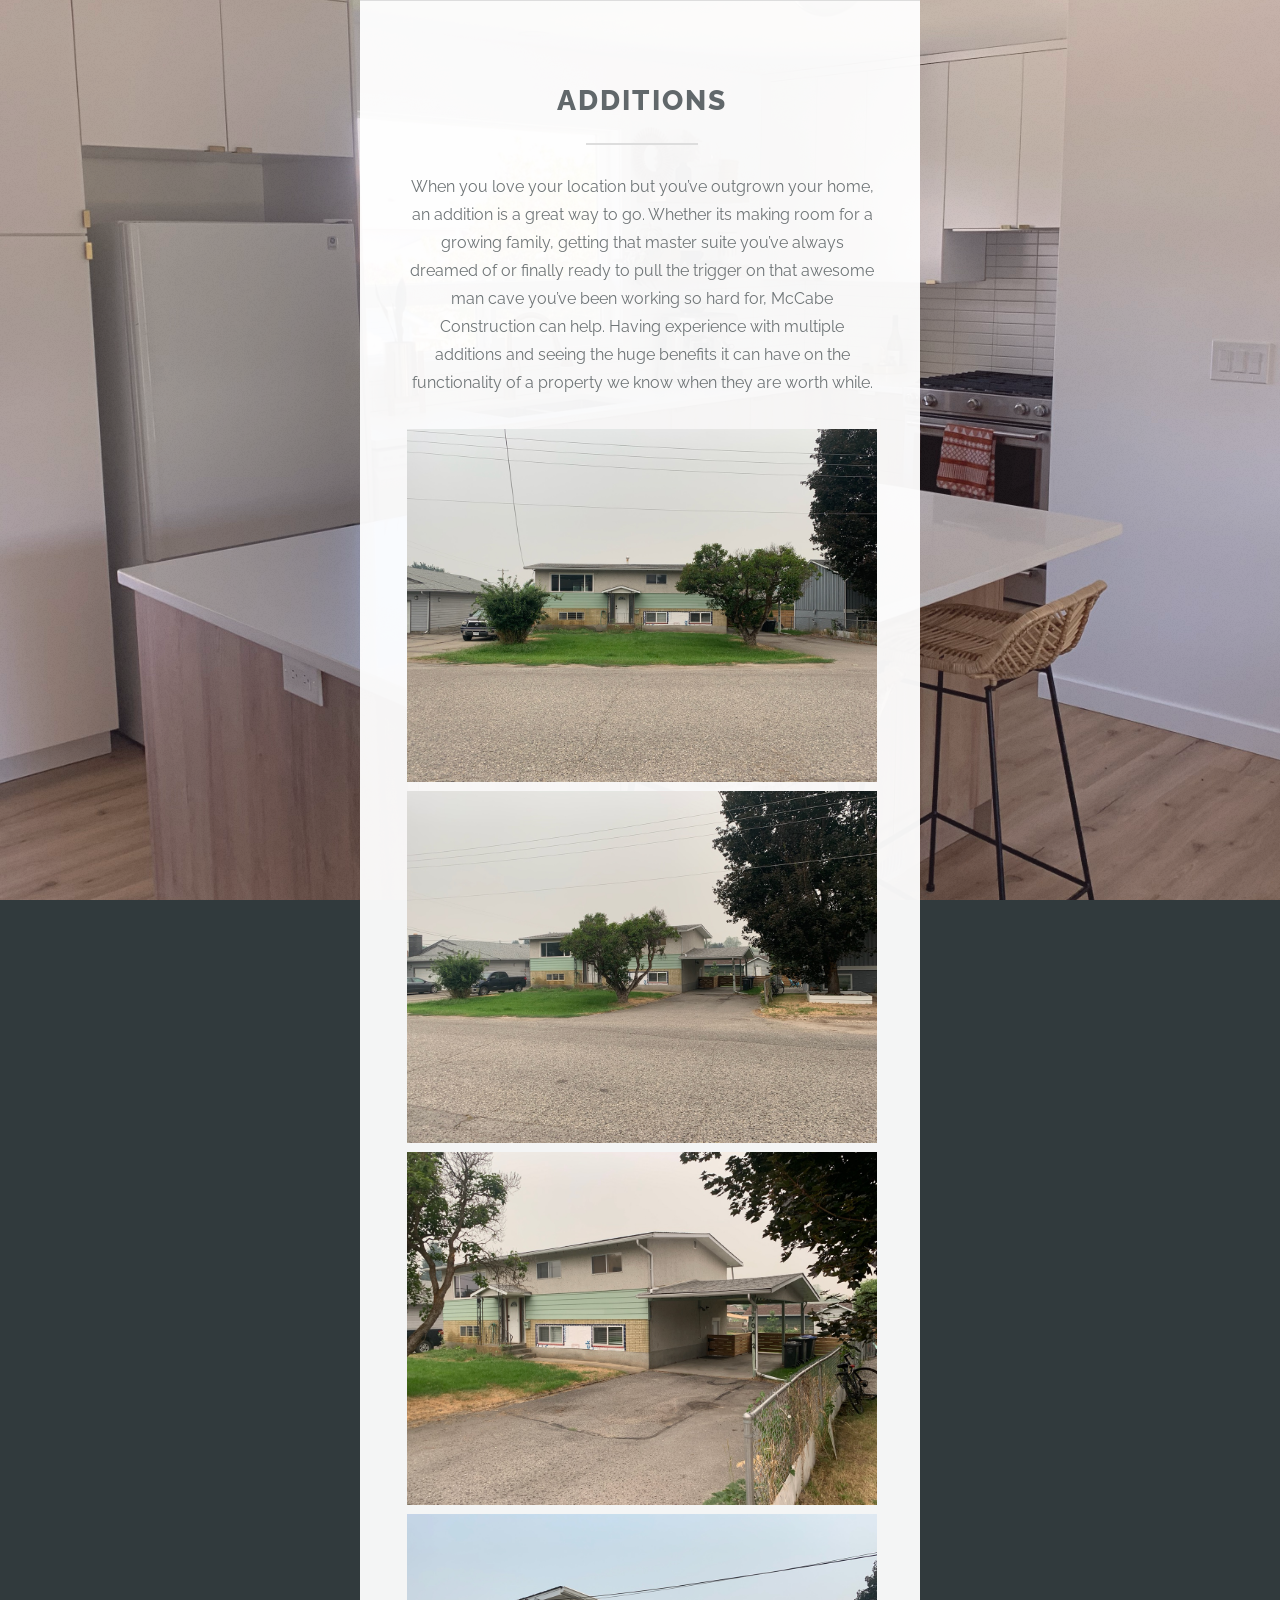
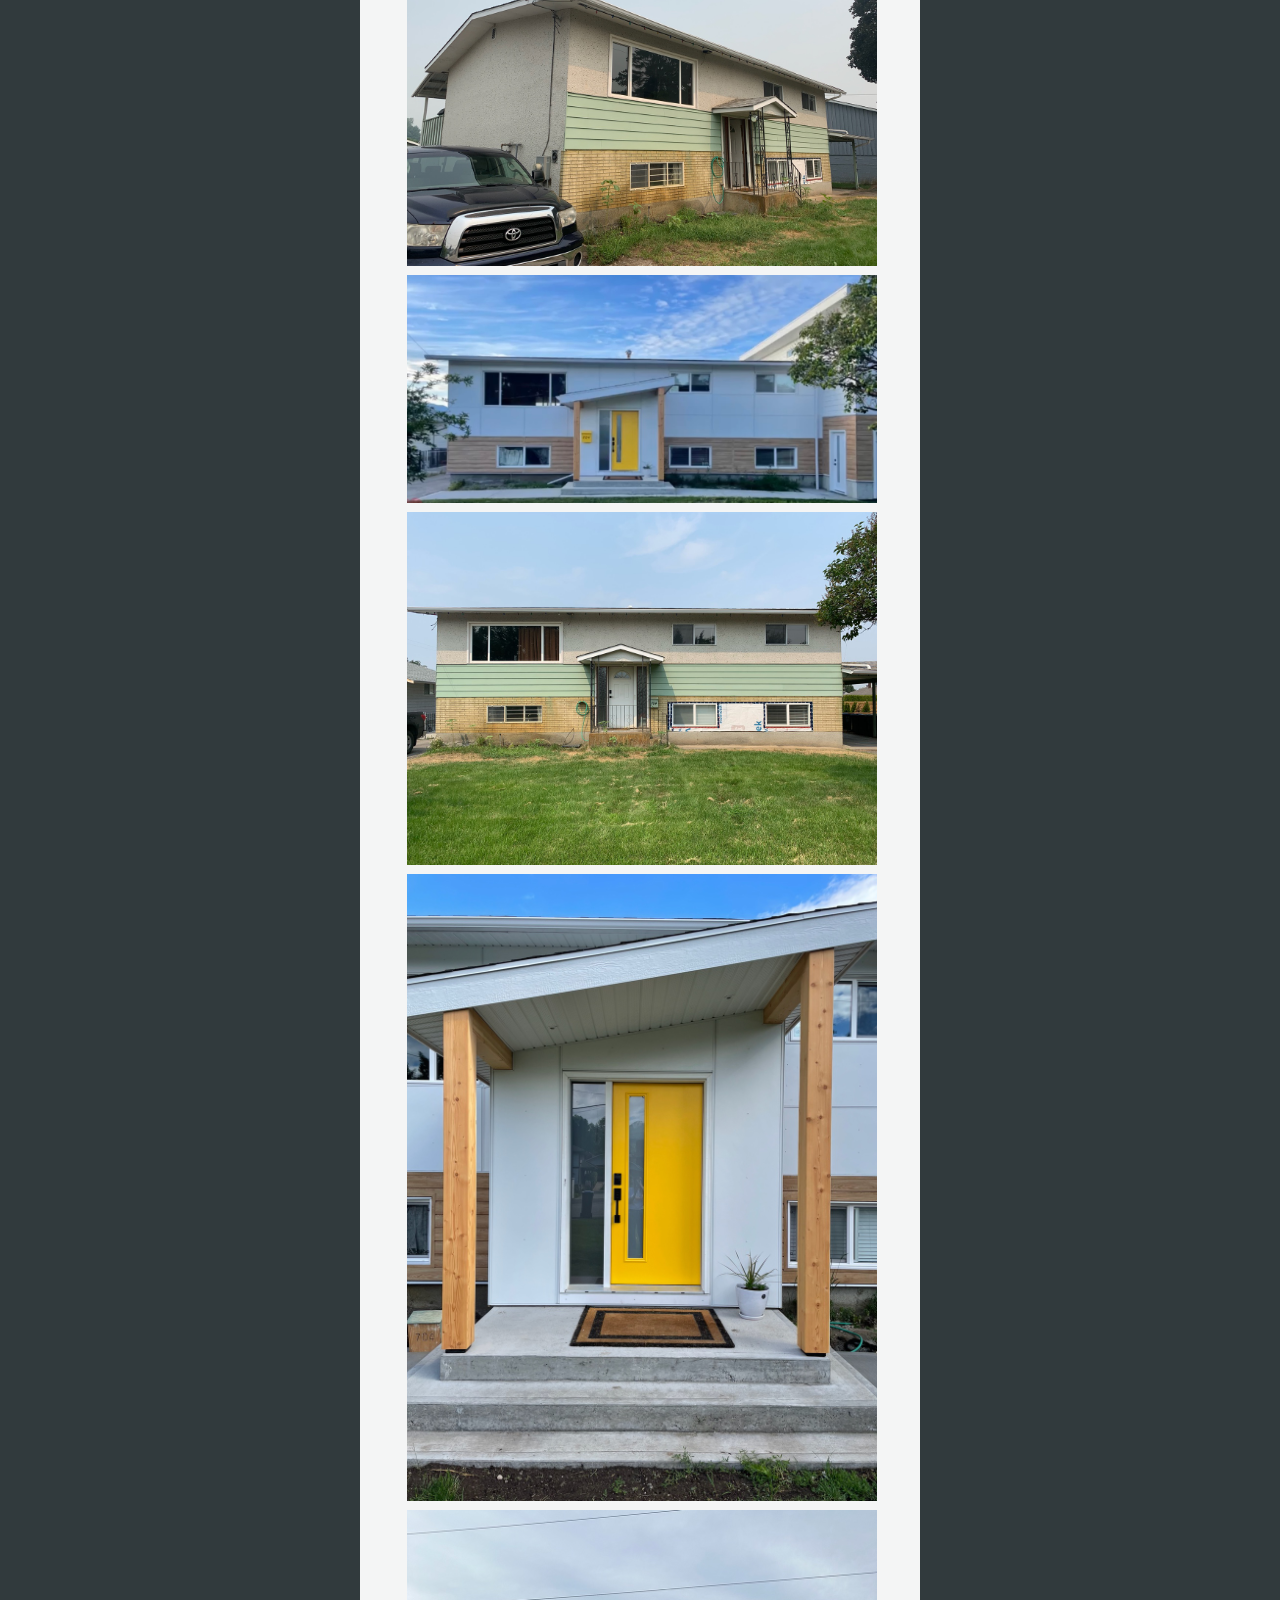
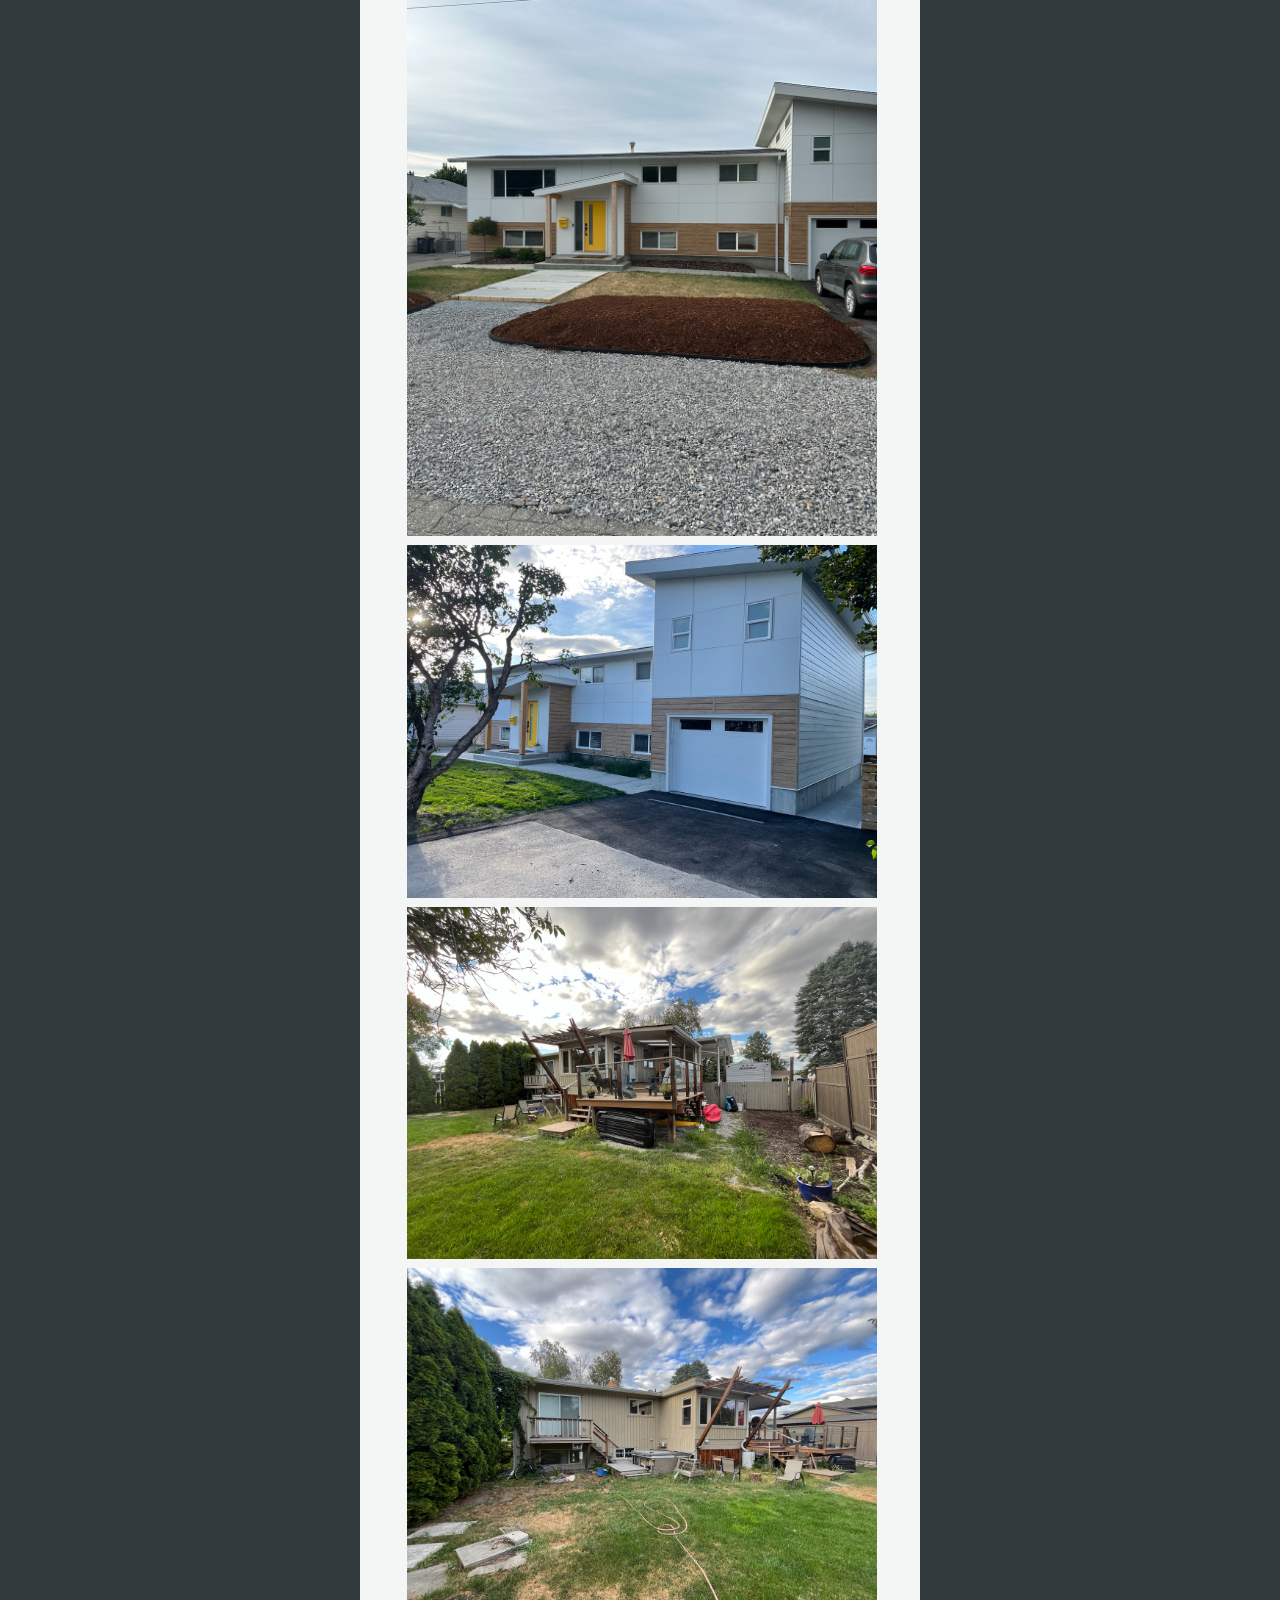
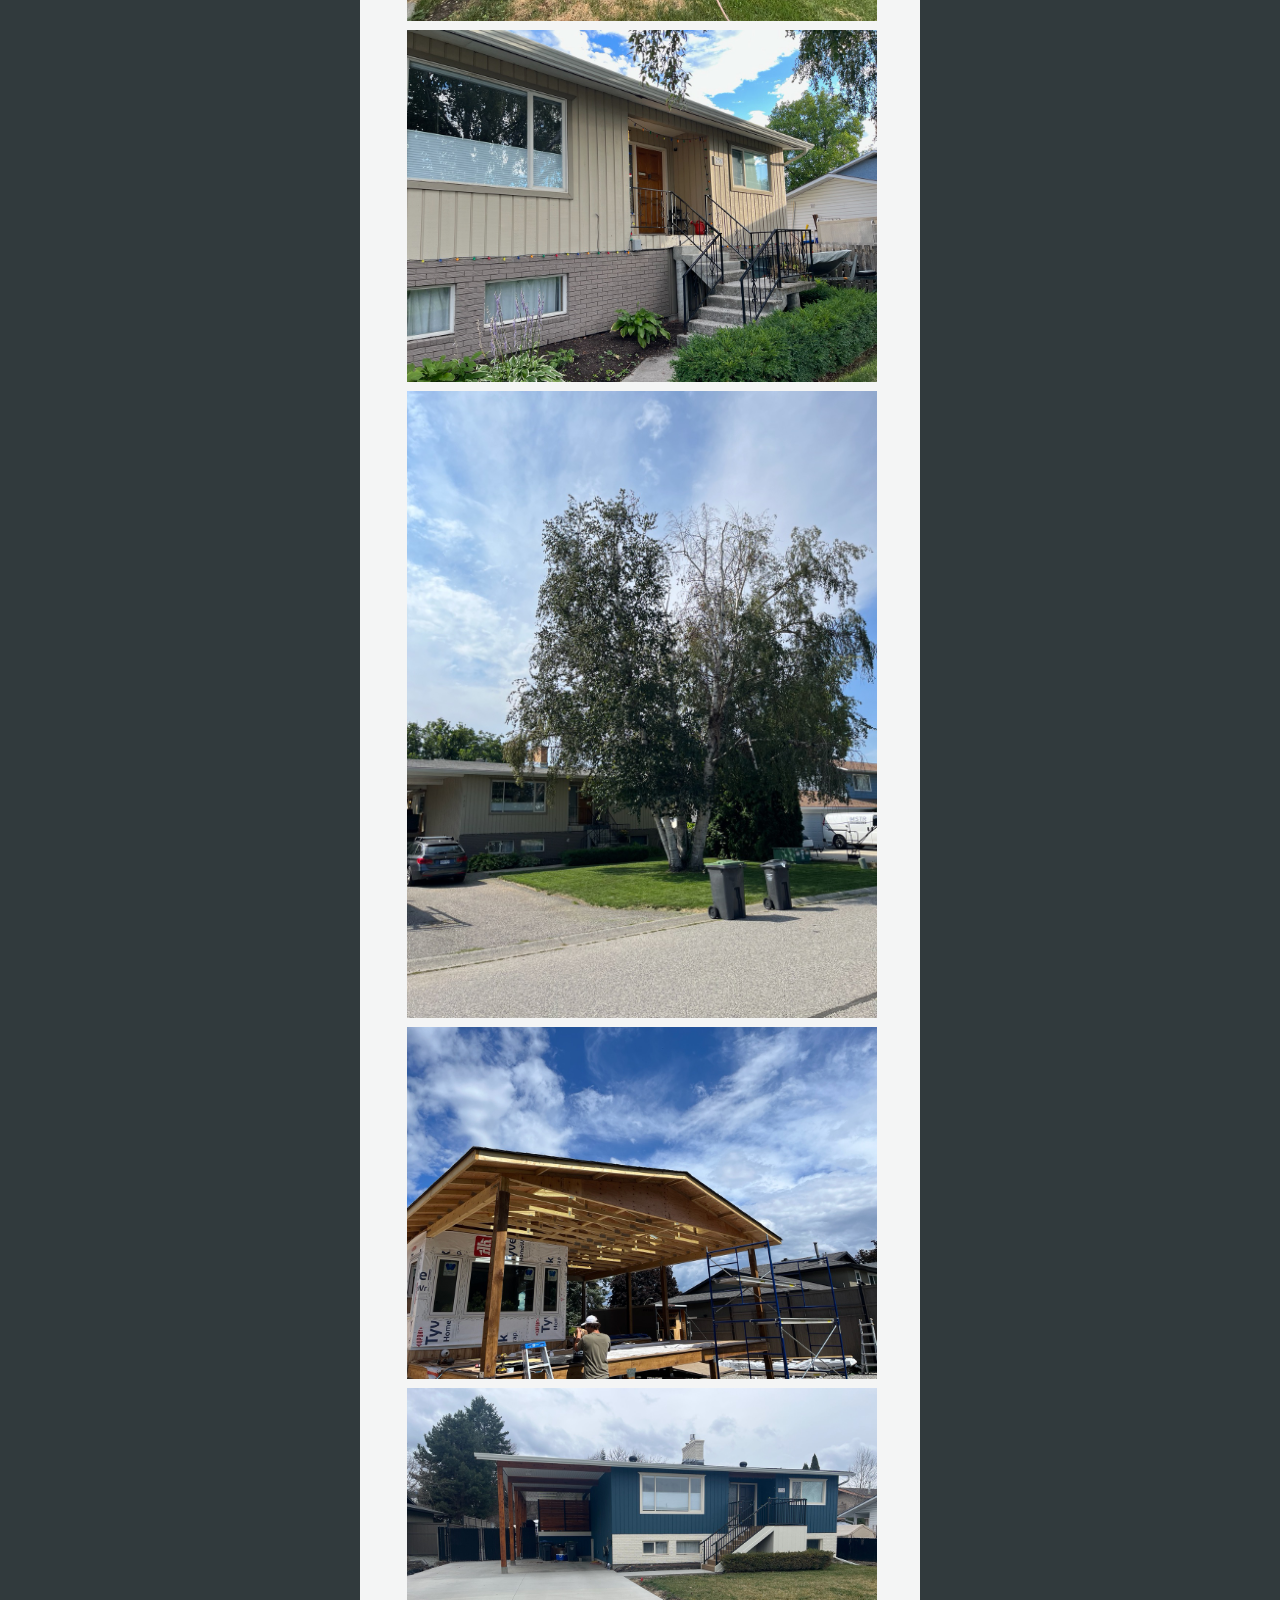
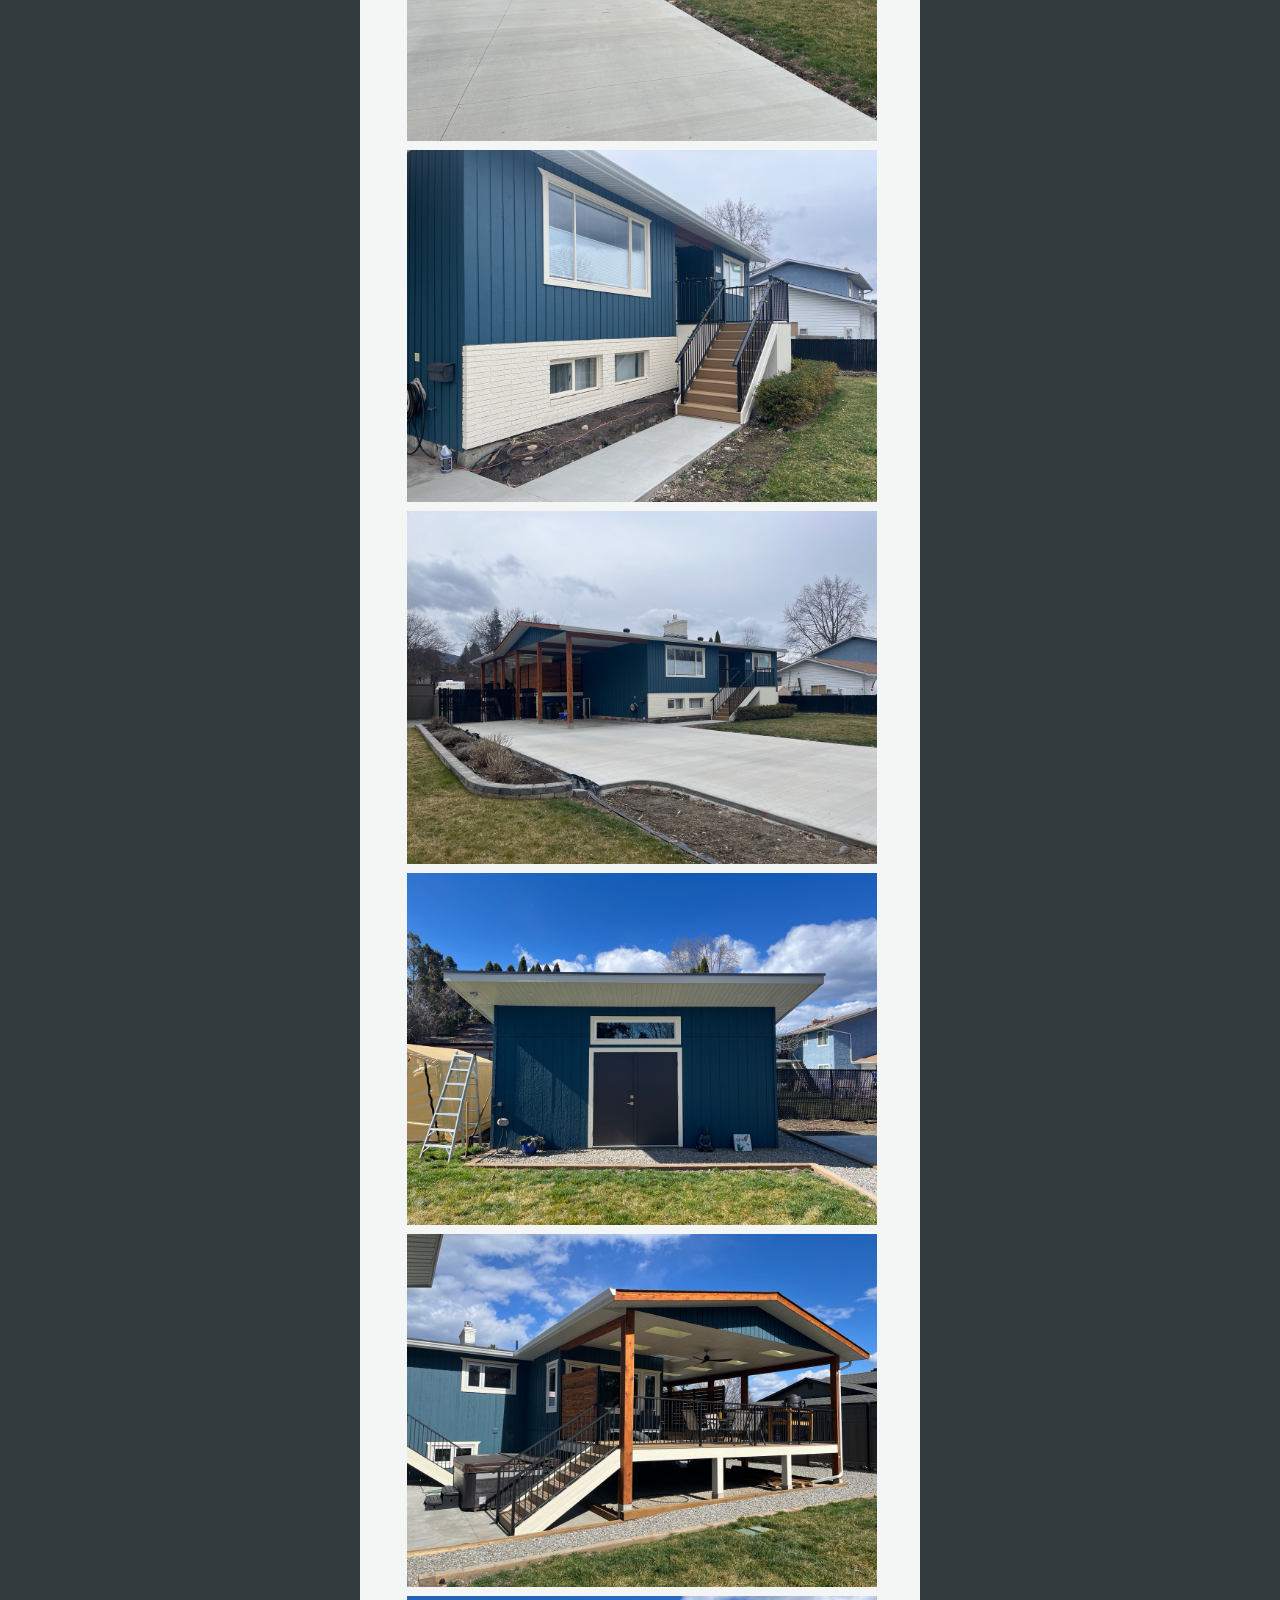
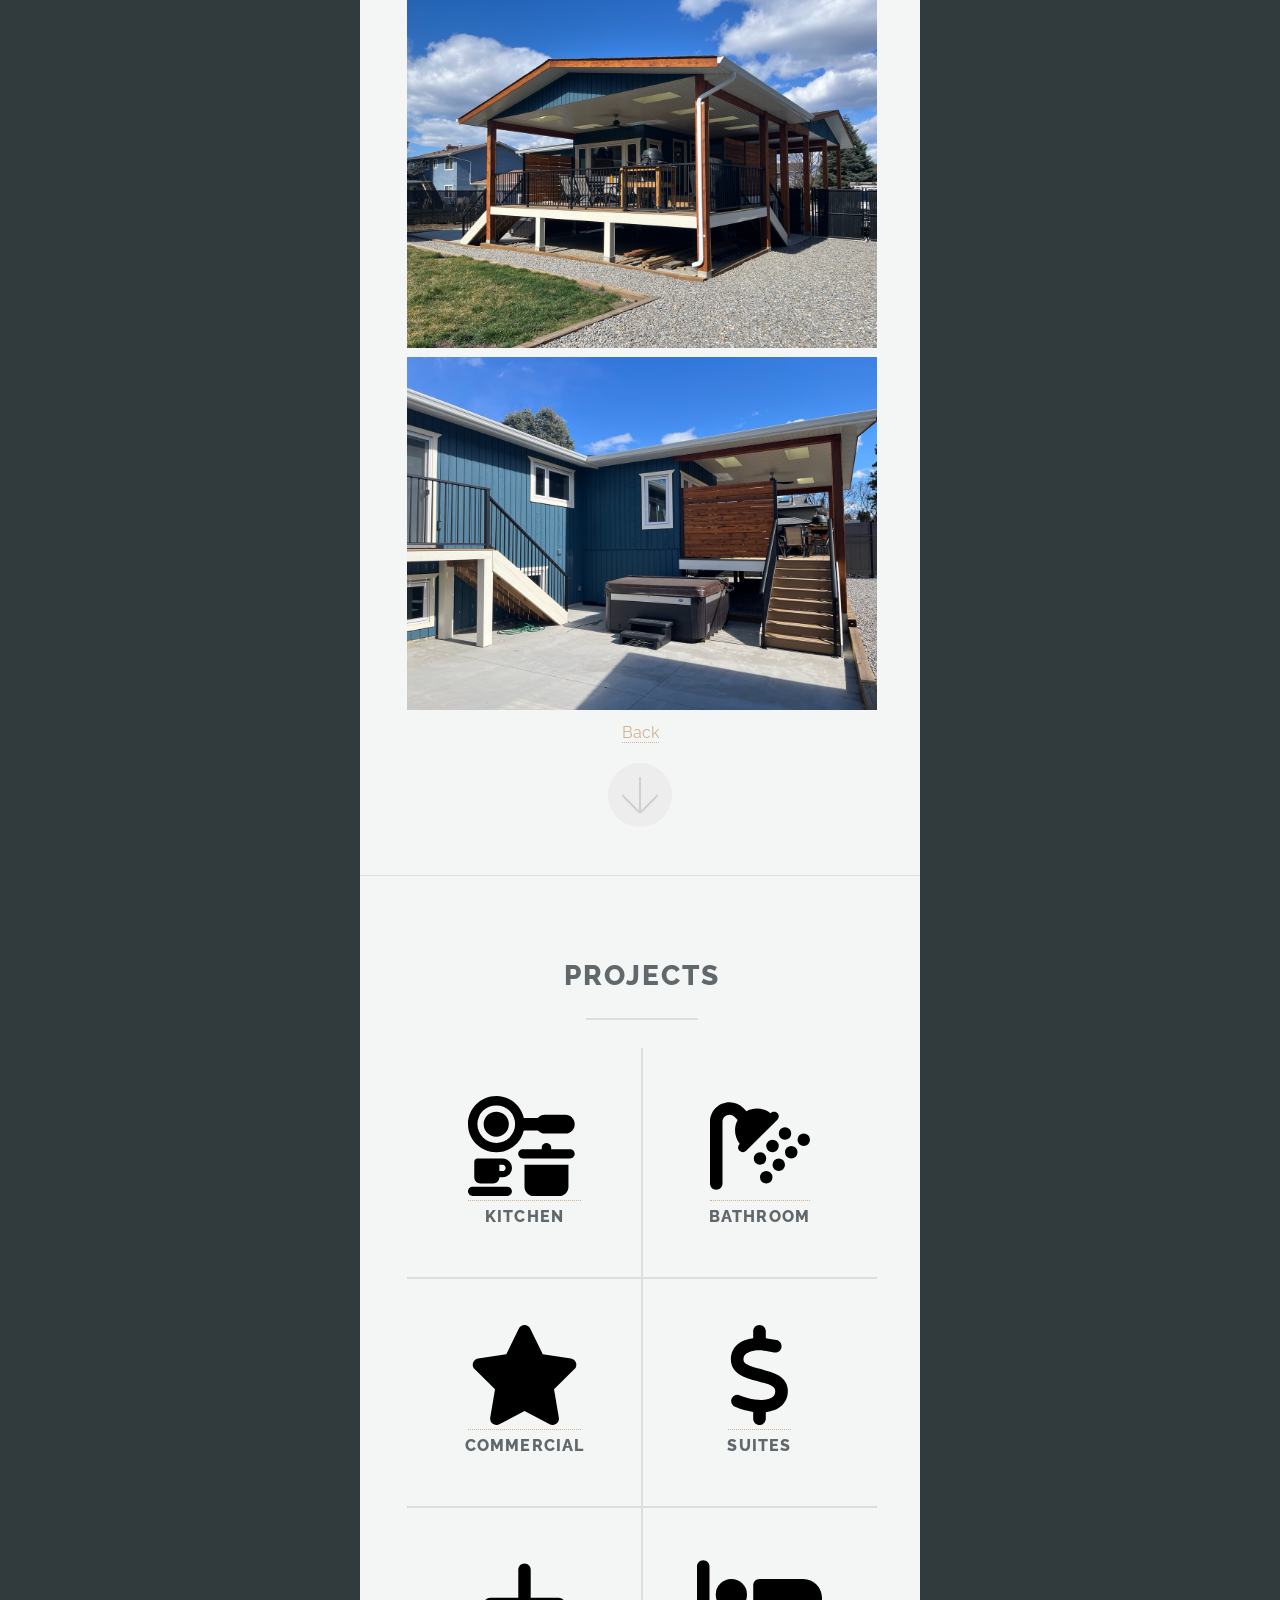
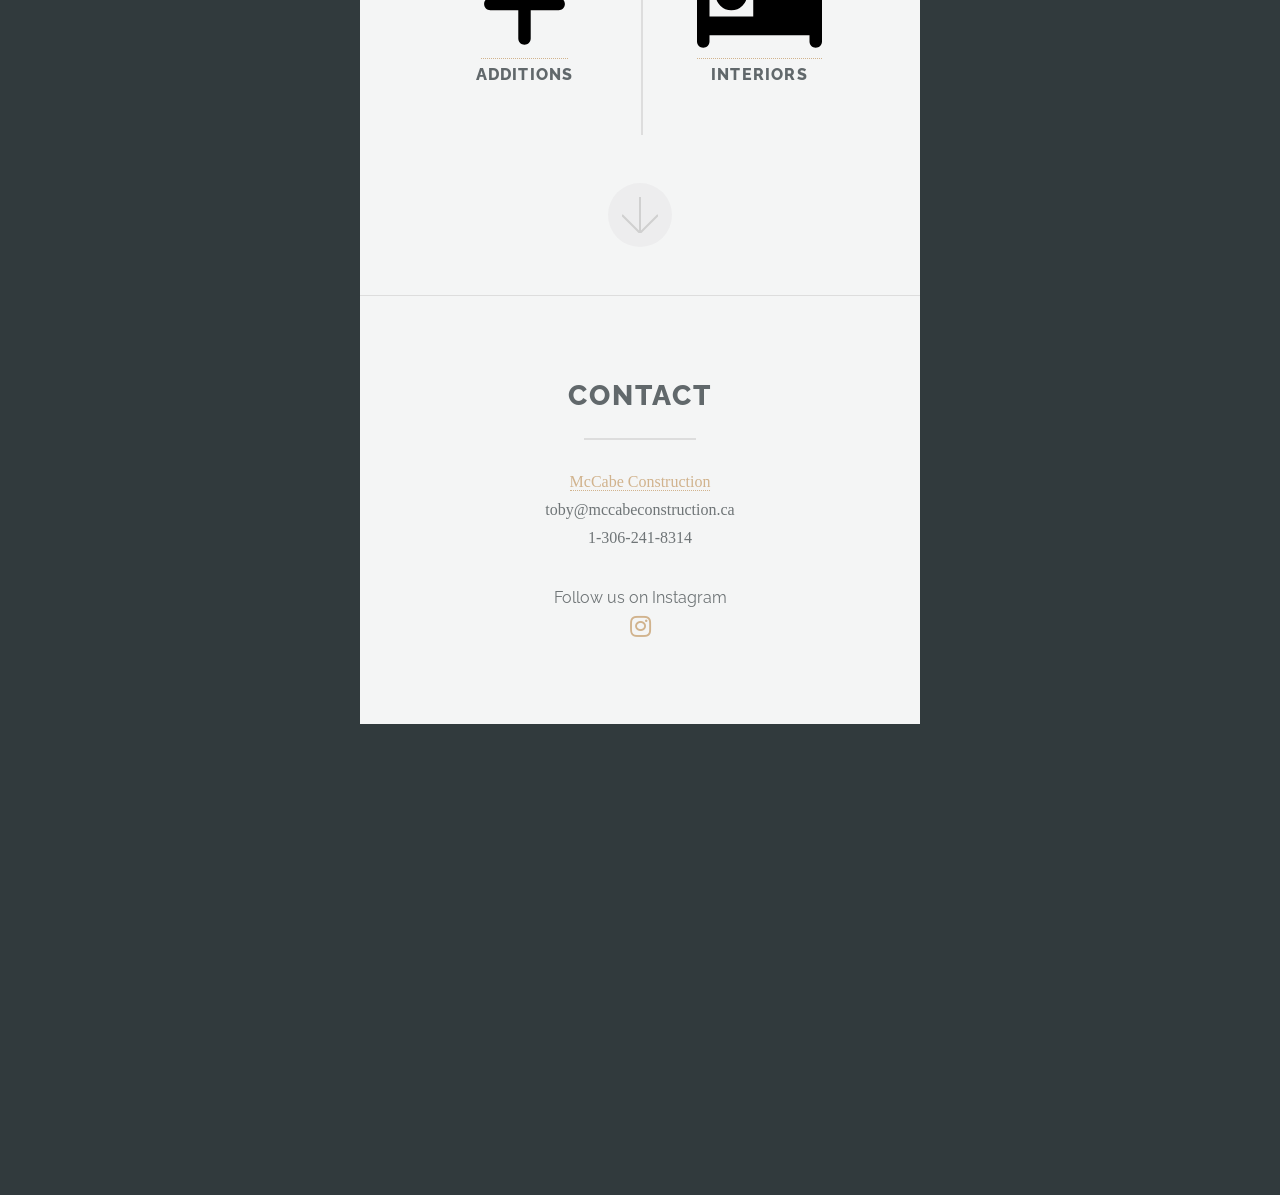
==== commit c9afebe9: "Bunch of client requests" ====
--- a/additions.html
+++ b/additions.html
@@ -17,14 +17,12 @@
 						</header>
 						<p>
 
-When you love your location but you’ve outgrown your home and
-addition is a great way to go. Whether its making room for a
-growing family, getting that master suite you’ve always dreamed
-of or nally ready to pull the trigger on that awesome man cave
-you’ve been working so hard for, McCabe Construction can help.
-Having experience with multiple additions and seeing the huge
-benets it can have on the functionality of a property we know
-when they are worth while.
+When you love your location but you’ve outgrown your home, an addition is a great way to go. 
+Whether its making room for a growing family, getting that master suite you’ve always dreamed 
+of or finally ready to pull the trigger on that awesome man cave you’ve been working so hard for, 
+McCabe Construction can help. Having experience with multiple additions and seeing the huge 
+benefits it can have on the functionality of a property we know when they are worth while.
+
 
 
 					</p>
@@ -34,6 +32,25 @@
 						<div>
 						<img width=100% src="images/additions2.jpg">
 						</div>
+						<div><img width=100% src="images/additions3.jpg"></div>
+						<div><img width=100% src="images/additions4.jpg"></div>
+						<div><img width=100% src="images/additions5.jpg"></div>
+						<div><img width=100% src="images/additions6.jpg"></div>
+						<div><img width=100% src="images/additions7.jpg"></div>
+						<div><img width=100% src="images/additions8.jpg"></div>
+						<div><img width=100% src="images/additions9.jpg"></div>
+						<div><img width=100% src="images/additions10.jpg"></div>
+						<div><img width=100% src="images/additions11.jpg"></div>
+						<div><img width=100% src="images/additions12.jpg"></div>
+						<div><img width=100% src="images/additions13.jpg"></div>
+						<div><img width=100% src="images/additions14.jpg"></div>
+						<div><img width=100% src="images/additions15.jpg"></div>
+						<div><img width=100% src="images/additions16.jpg"></div>
+						<div><img width=100% src="images/additions17.jpg"></div>
+						<div><img width=100% src="images/additions18.jpg"></div>
+						<div><img width=100% src="images/additions19.jpg"></div>
+						<div><img width=100% src="images/additions20.jpg"></div>
+						<div><img width=100% src="images/additions21.jpg"></div>
 					</div>
 					<a href="index.html">Back</a>
 					<a href="#two" class="goto-next scrolly">Next</a>
@@ -69,7 +86,7 @@
 							<li>
 								<a href="suite.html">
 									<img style="height:100px"  src="images/suite.svg">
-									<h3>Basement Suites</h3>
+									<h3>Suites</h3>
 								</a>
 							</li>
 							<li>
@@ -79,9 +96,9 @@
 								</a>
 							</li>
 							<li>
-								<a href="features.html">
-									<img style="height:100px" src="images/features.svg">
-									<h3>Features</h3>
+								<a href="interiors.html">
+									<img style="height:100px" src="images/interiors.svg">
+									<h3>Interiors</h3>
 								</a>
 							</li>
 						</ul>
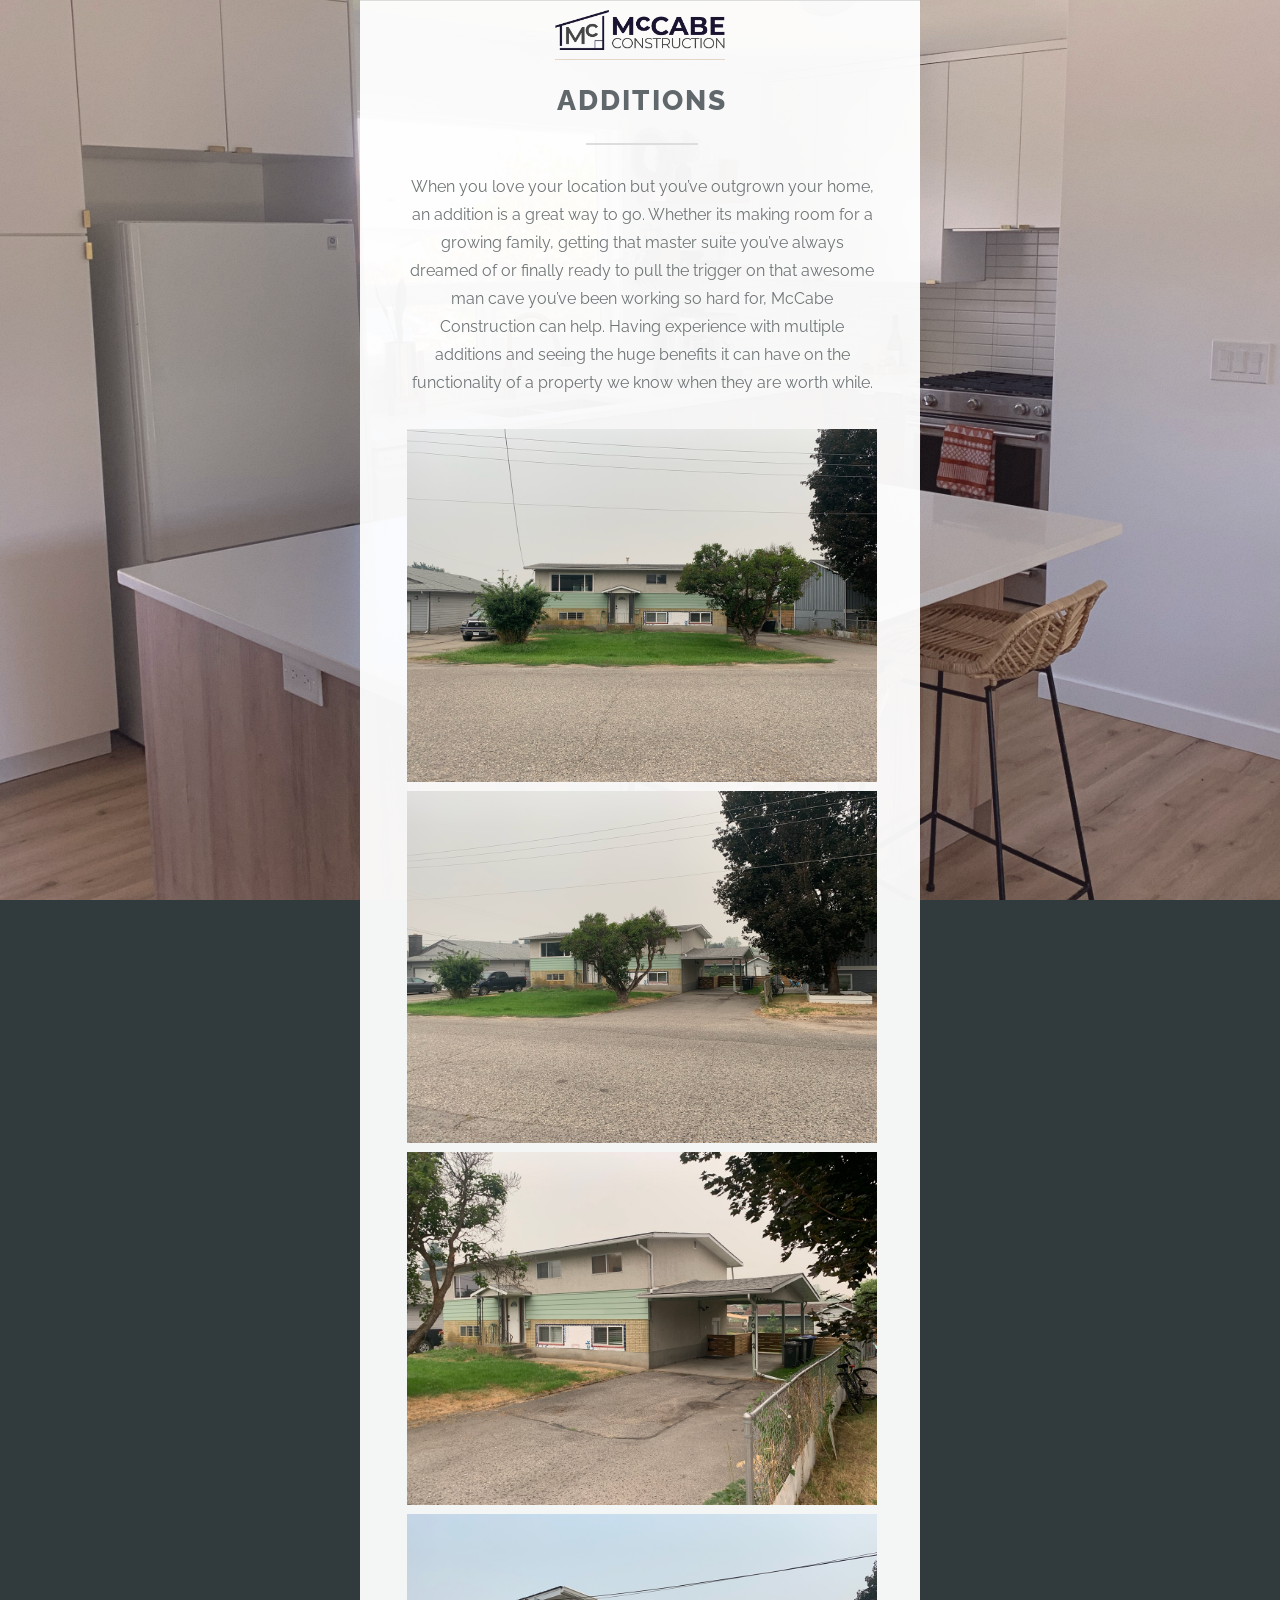
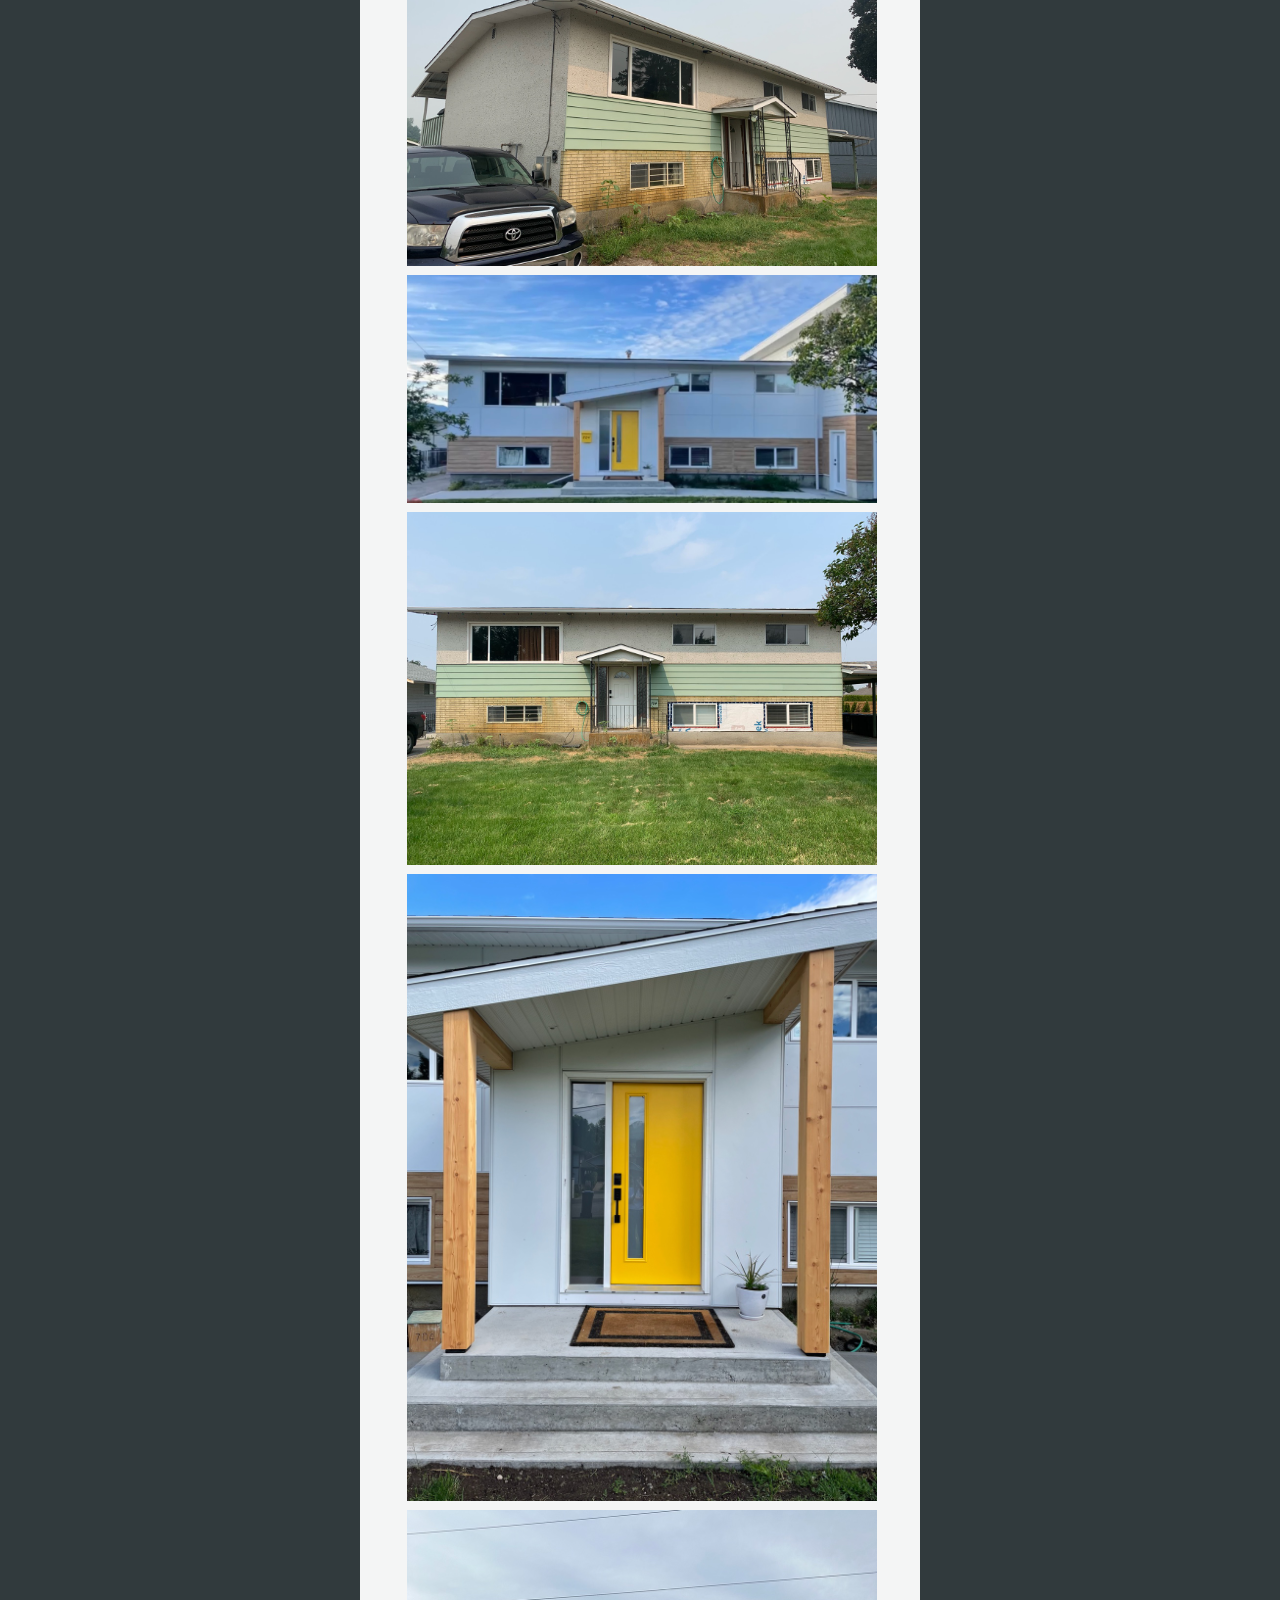
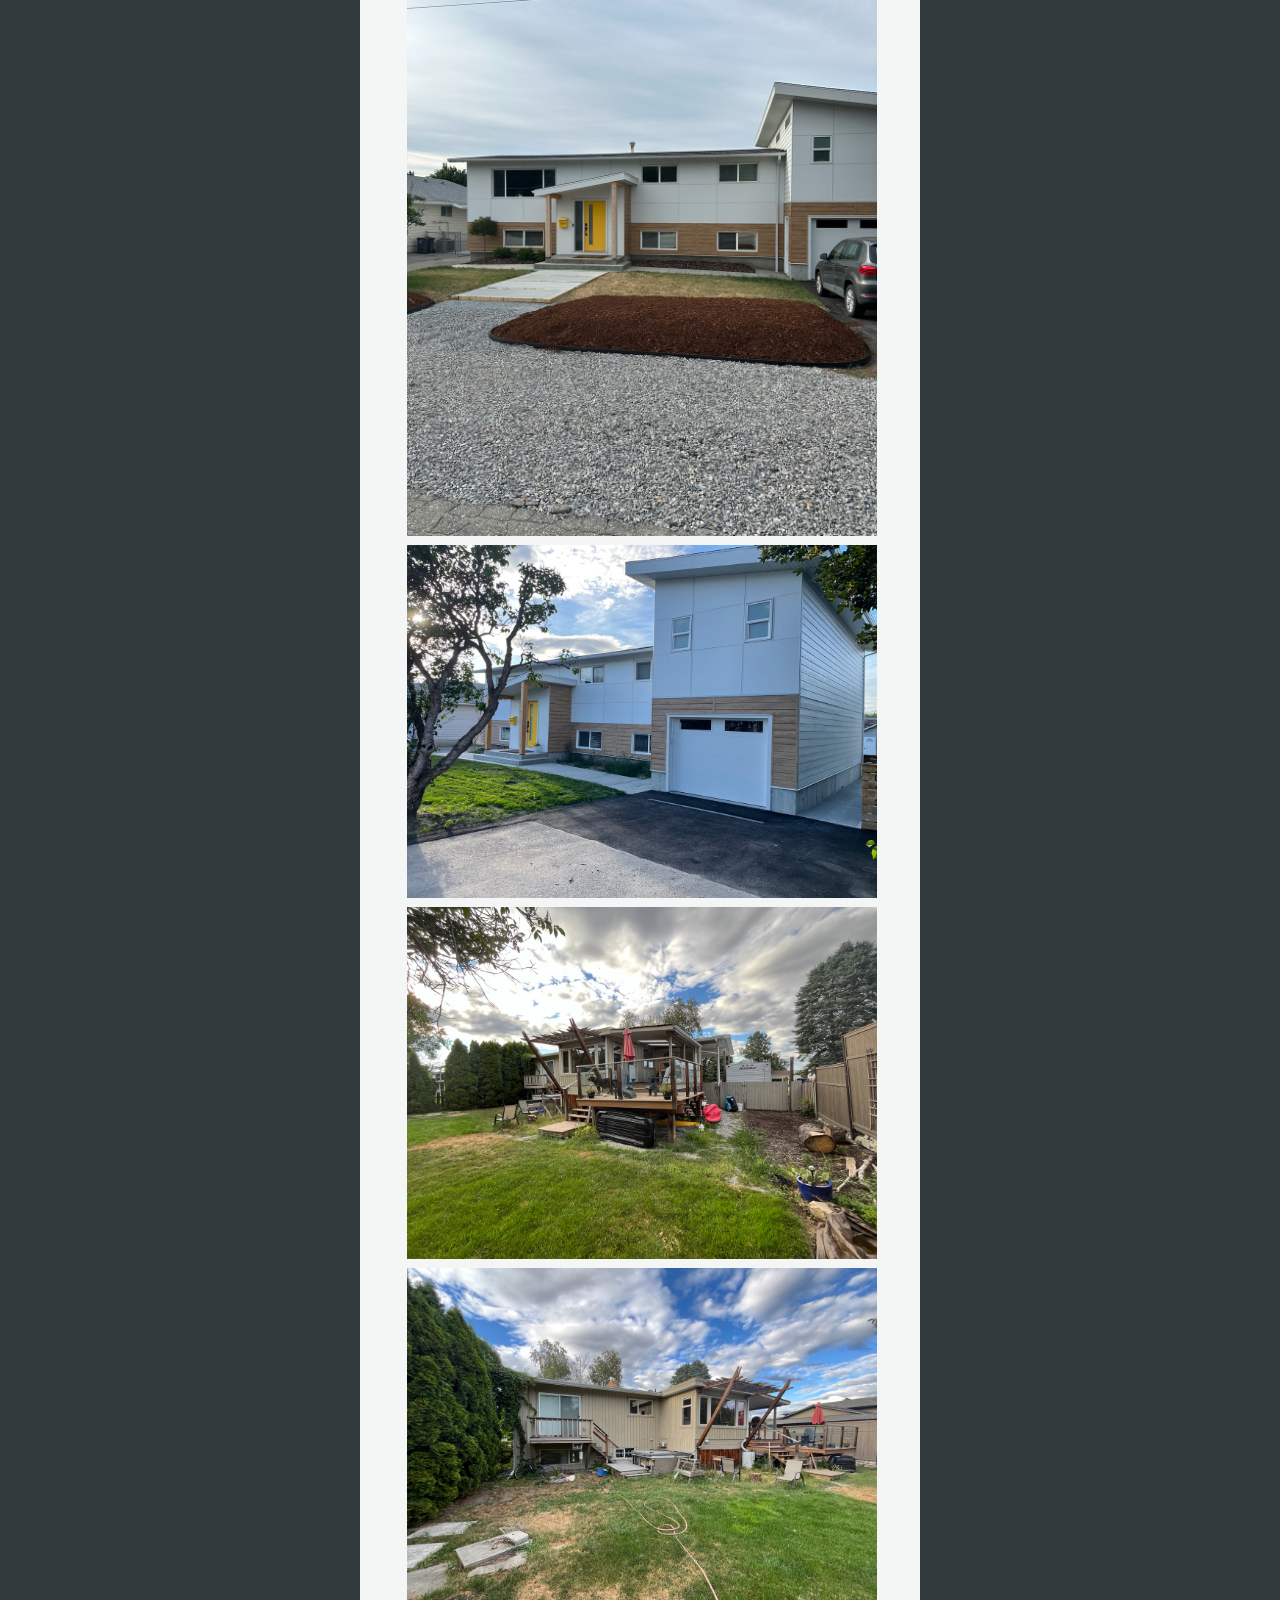
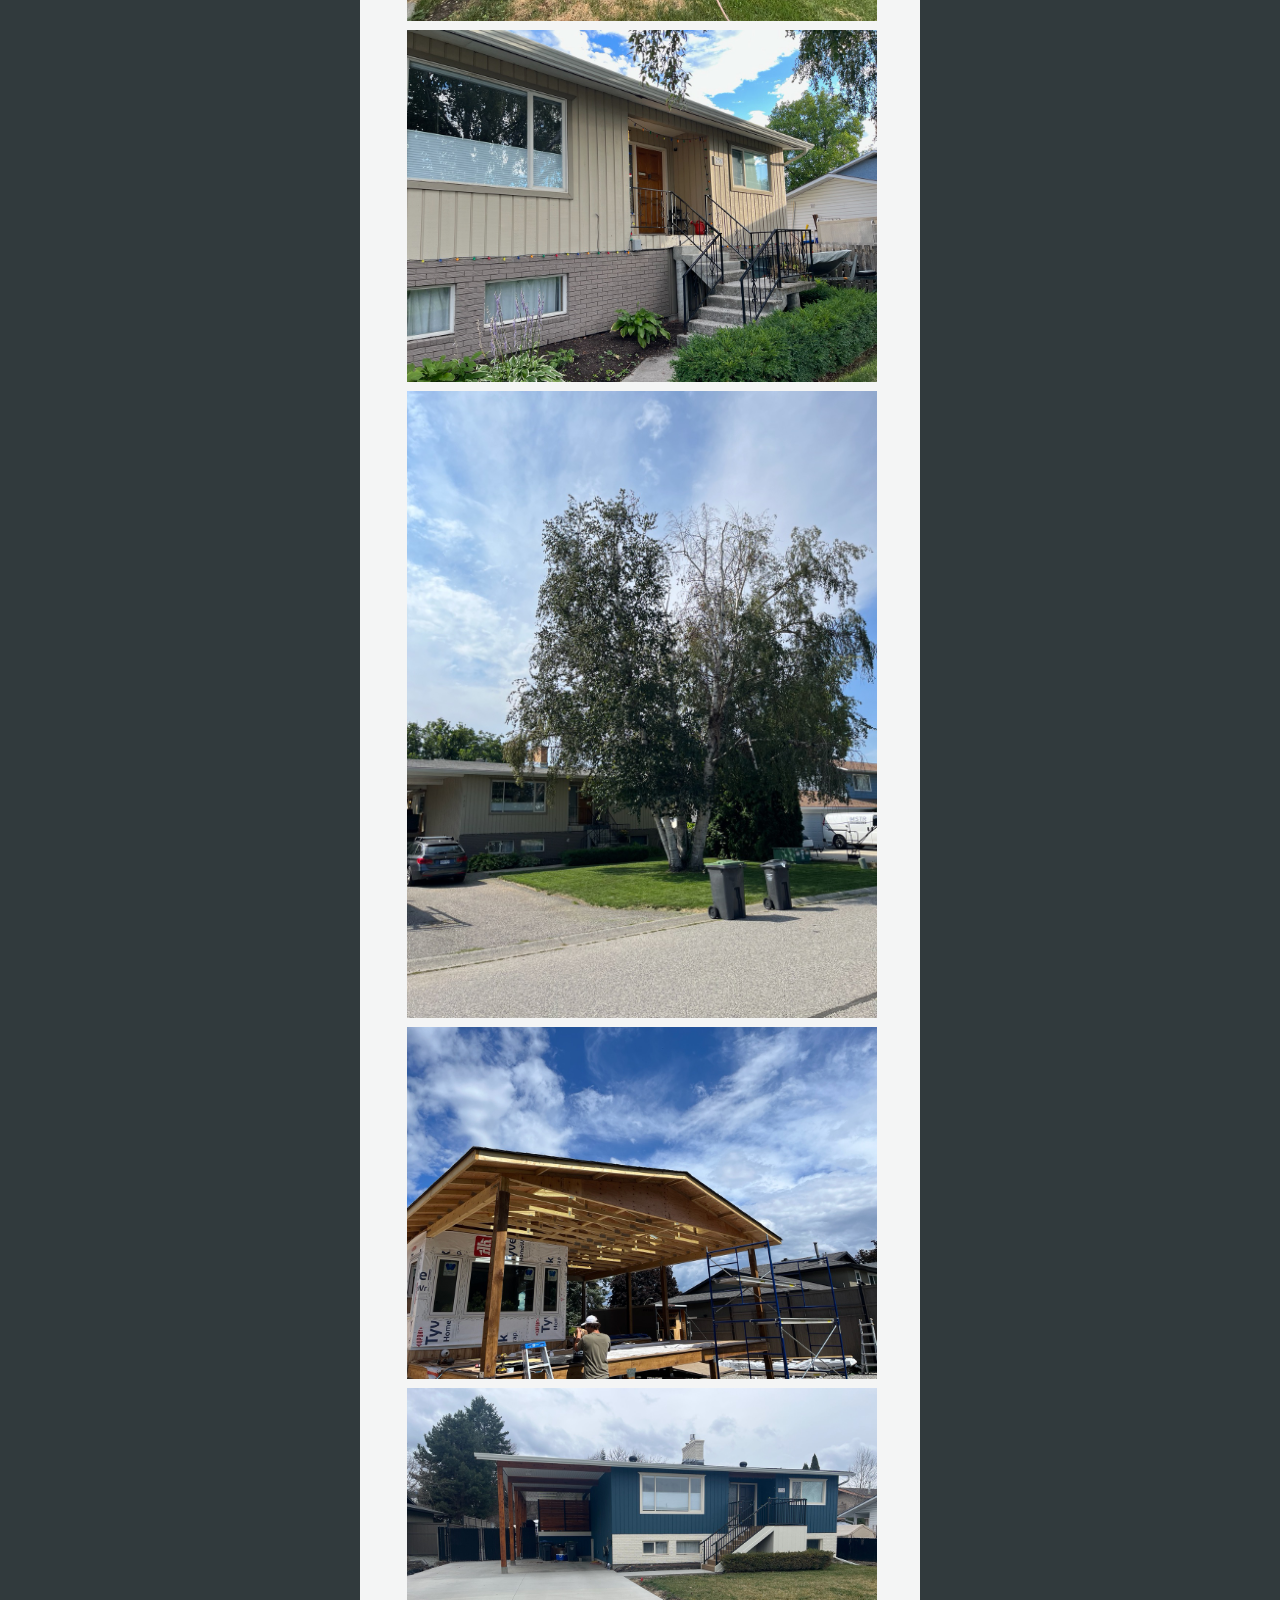
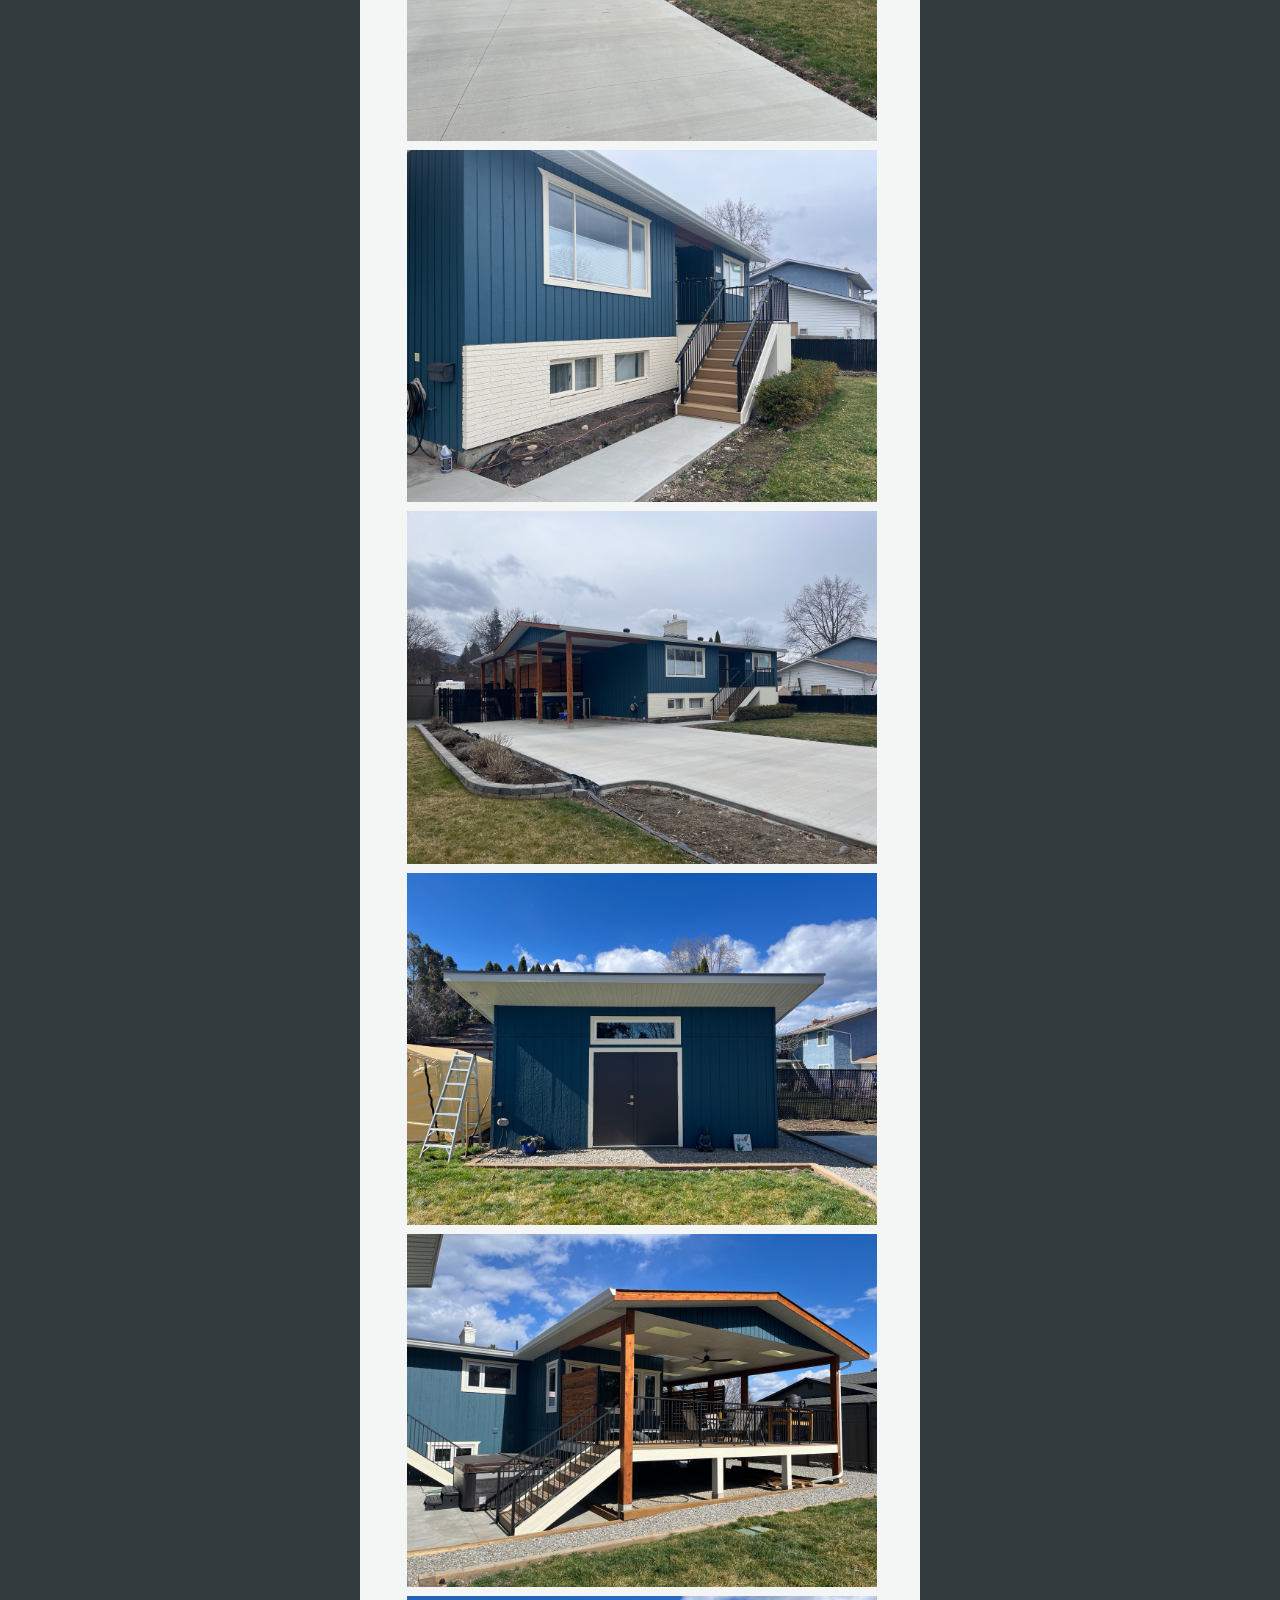
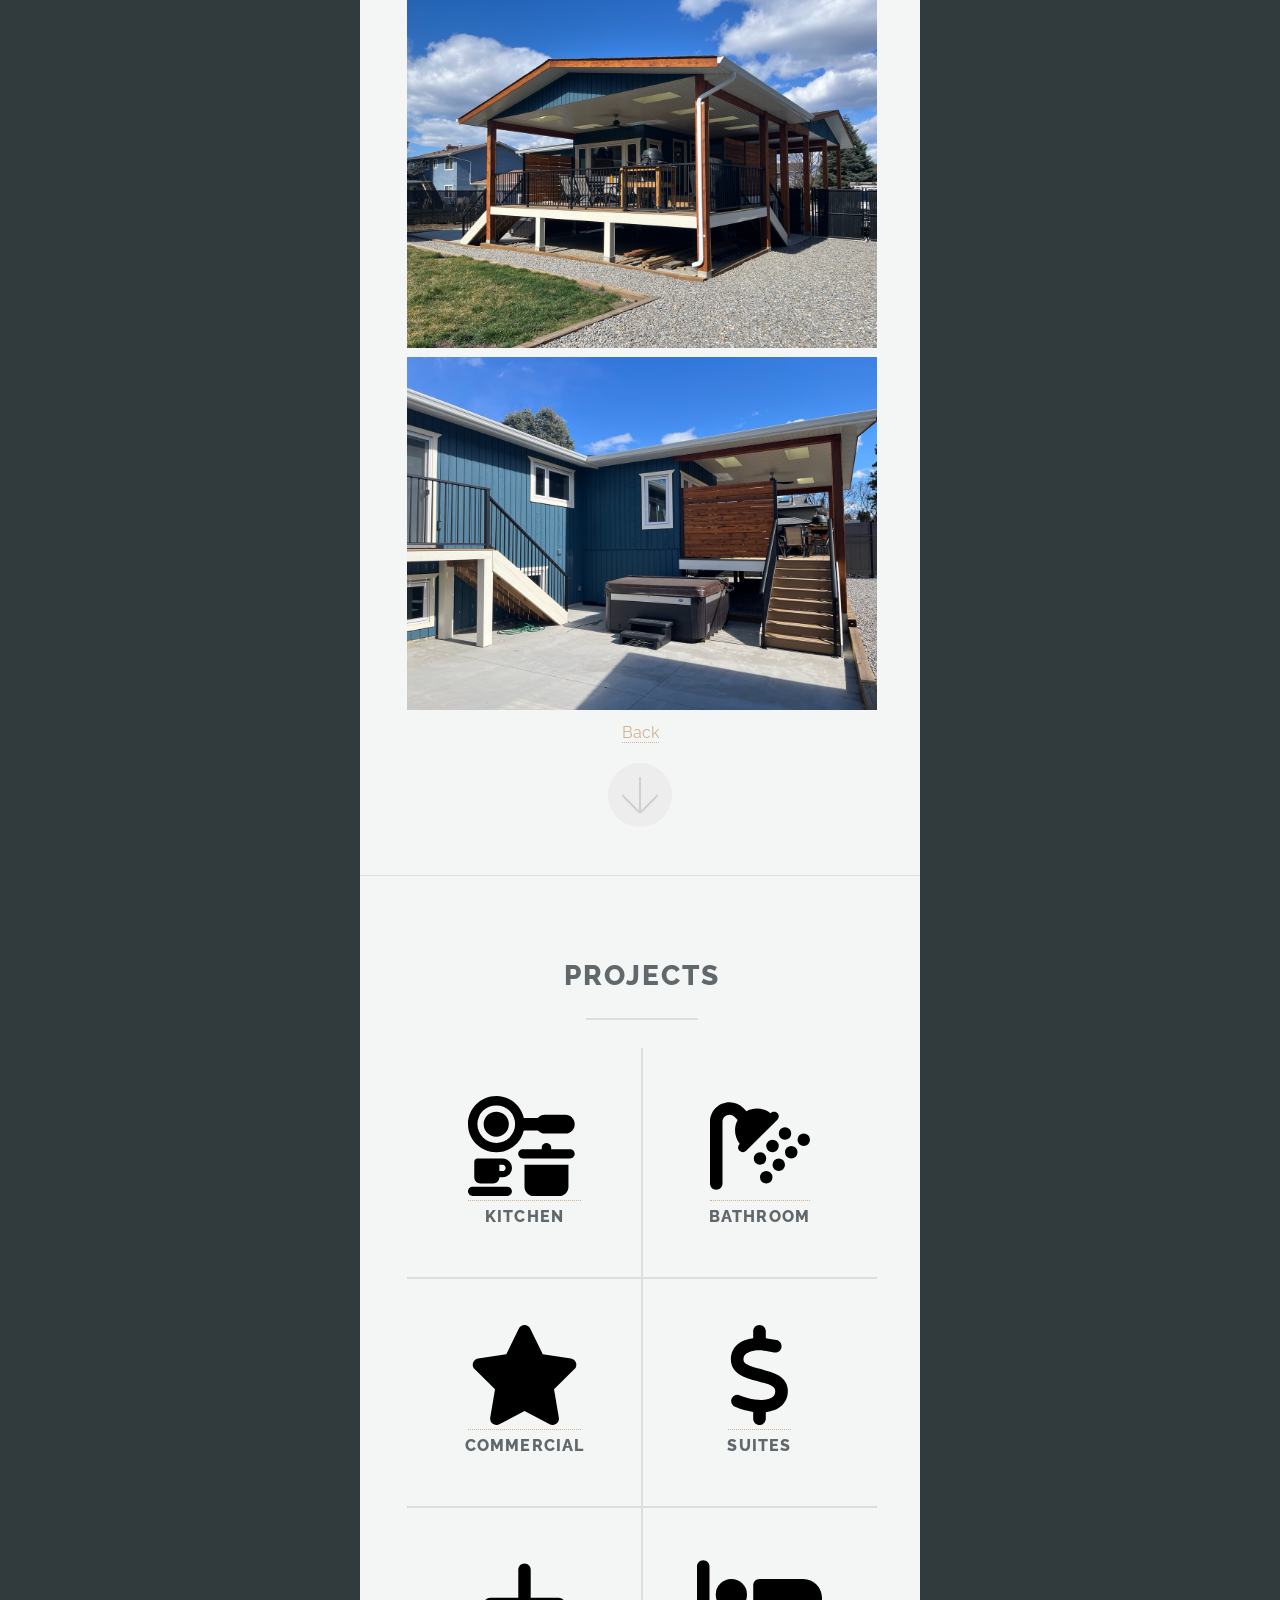
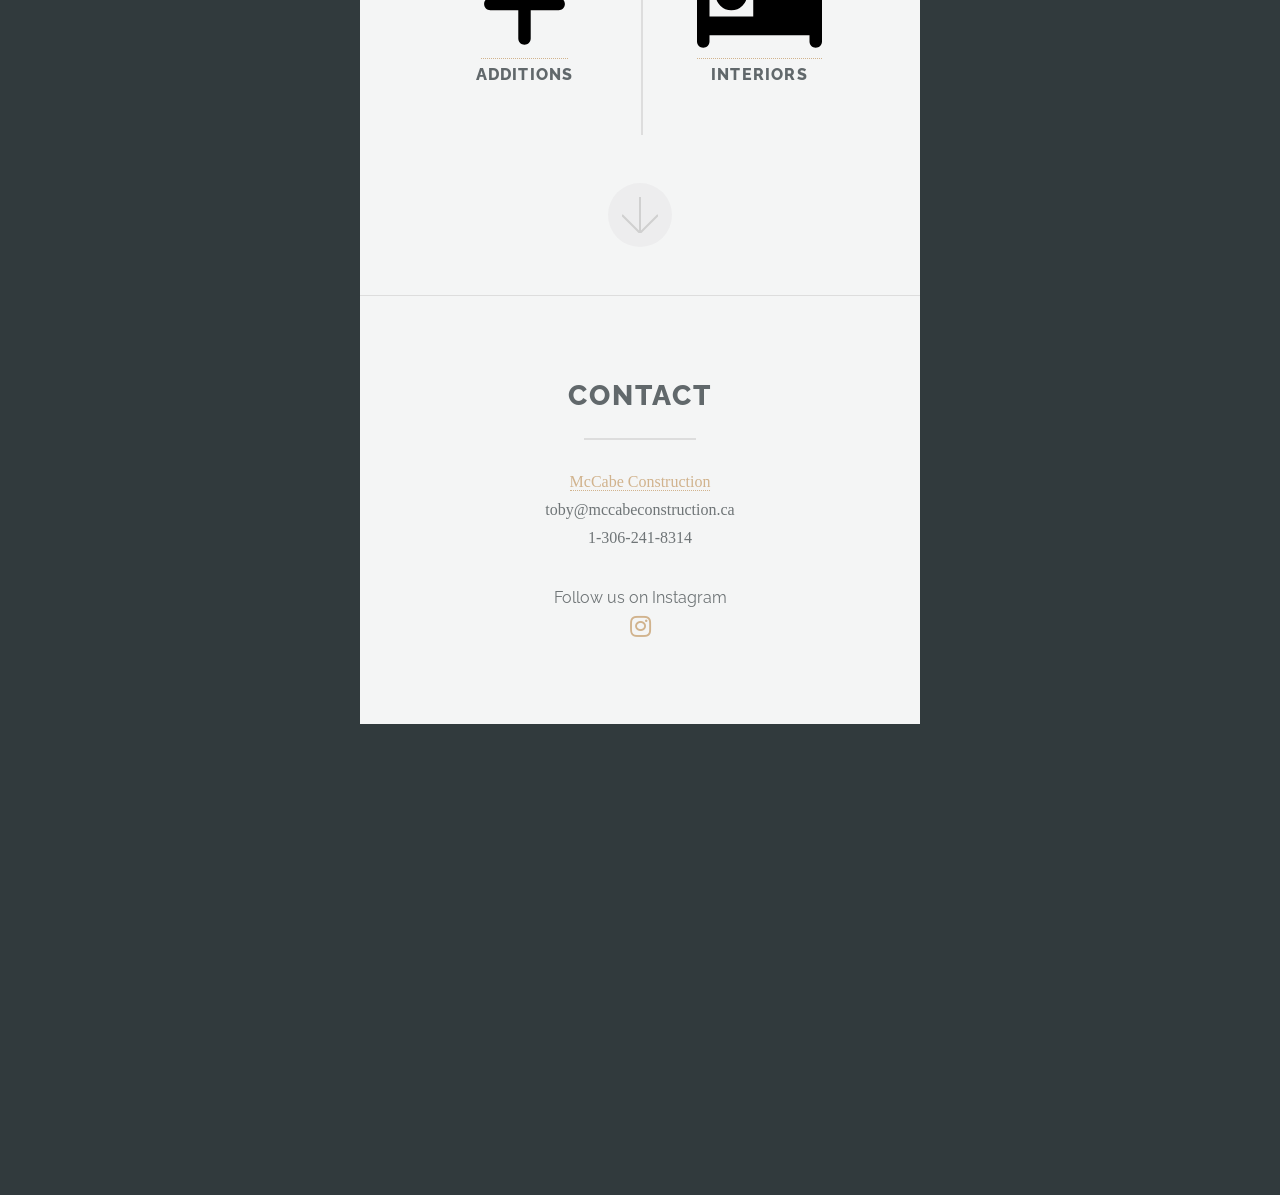
==== commit 31794323: "added logo to subpages with link back to index" ====
--- a/additions.html
+++ b/additions.html
@@ -7,6 +7,26 @@
 		<link rel="stylesheet" href="assets/css/main.css" />
 	</head>
 	<body class="is-preload">
+<!-- Mccabe Logo -->
+<a
+  href="/index.html"
+  style="
+    position: fixed;
+    top: 10px;
+    left: 50%;
+    transform: translateX(-50%);
+    z-index: 9999;
+  "
+>
+  <img
+    src="images/mccabelogo.png"
+    alt="Home"
+    style="
+      height: 40px;
+      cursor: pointer;
+    "
+  />
+</a>
 
 		<!-- One -->
 			<section id="one" class="main special">
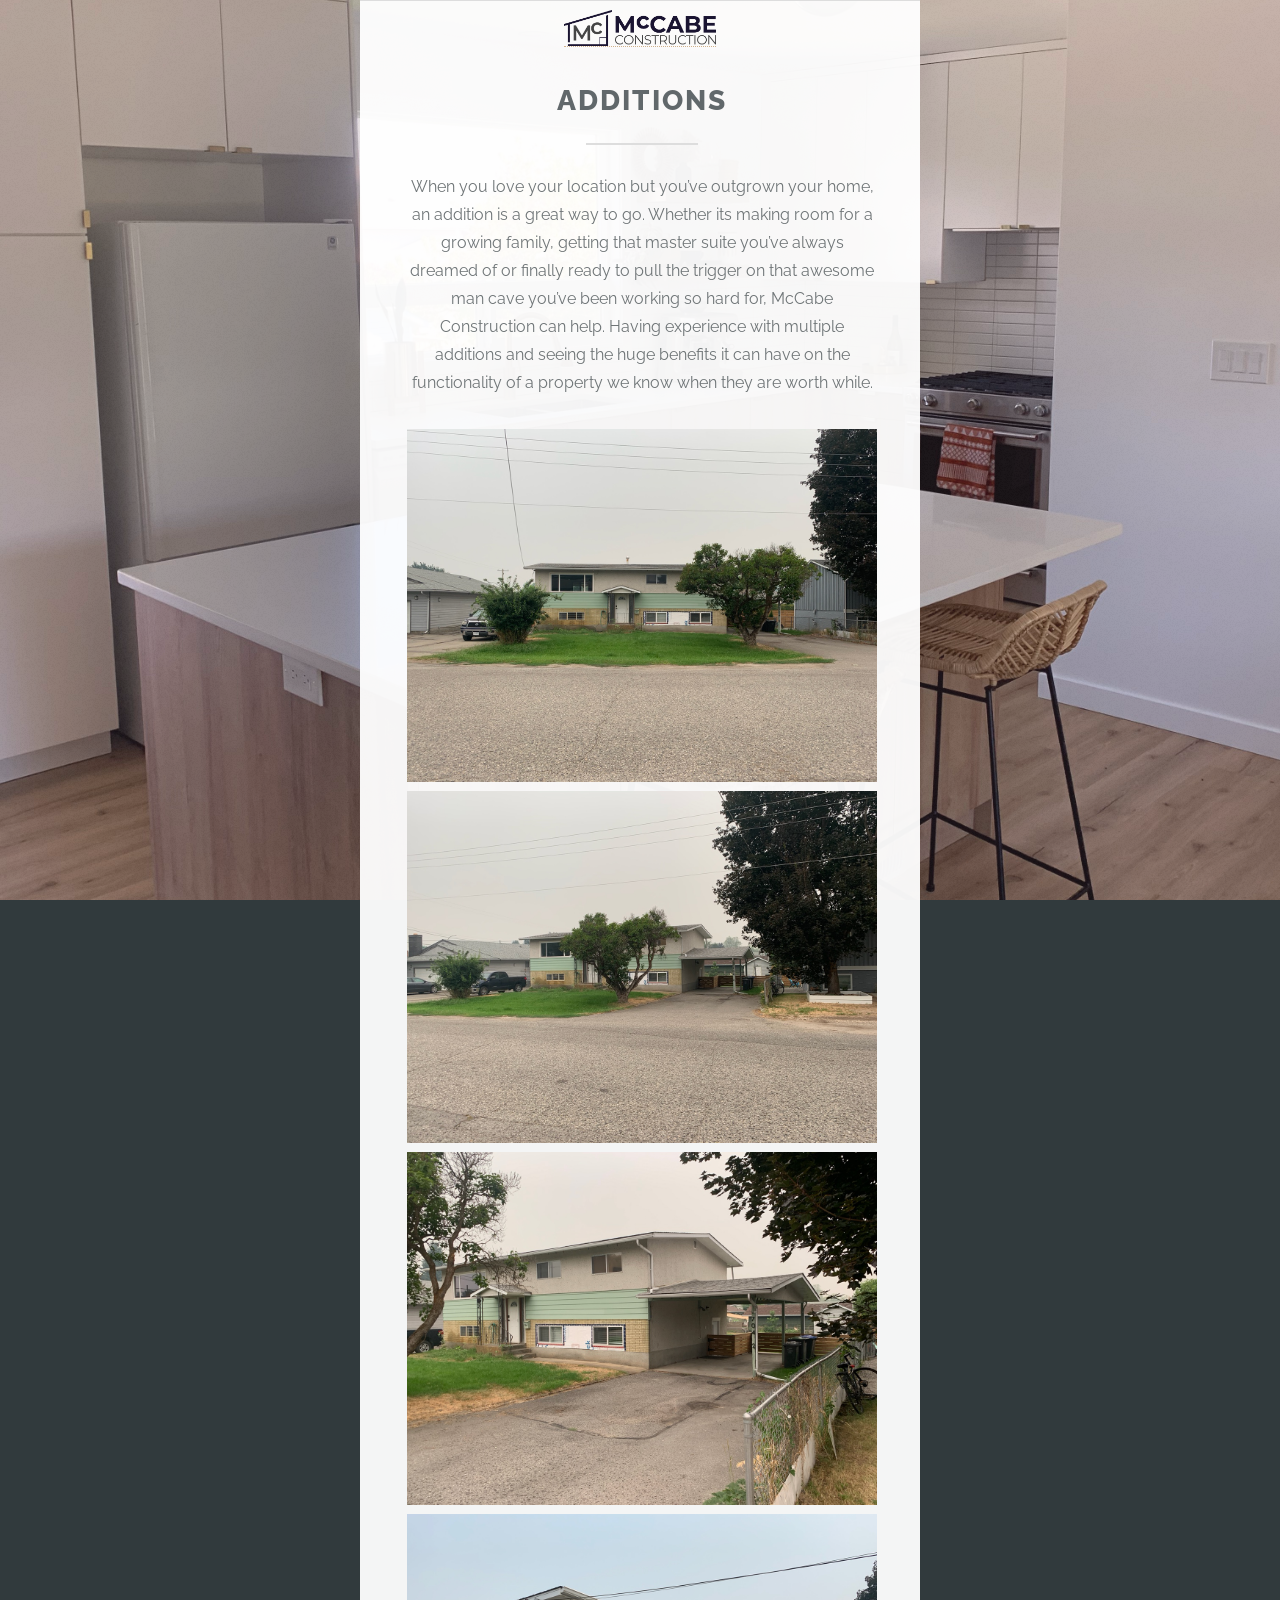
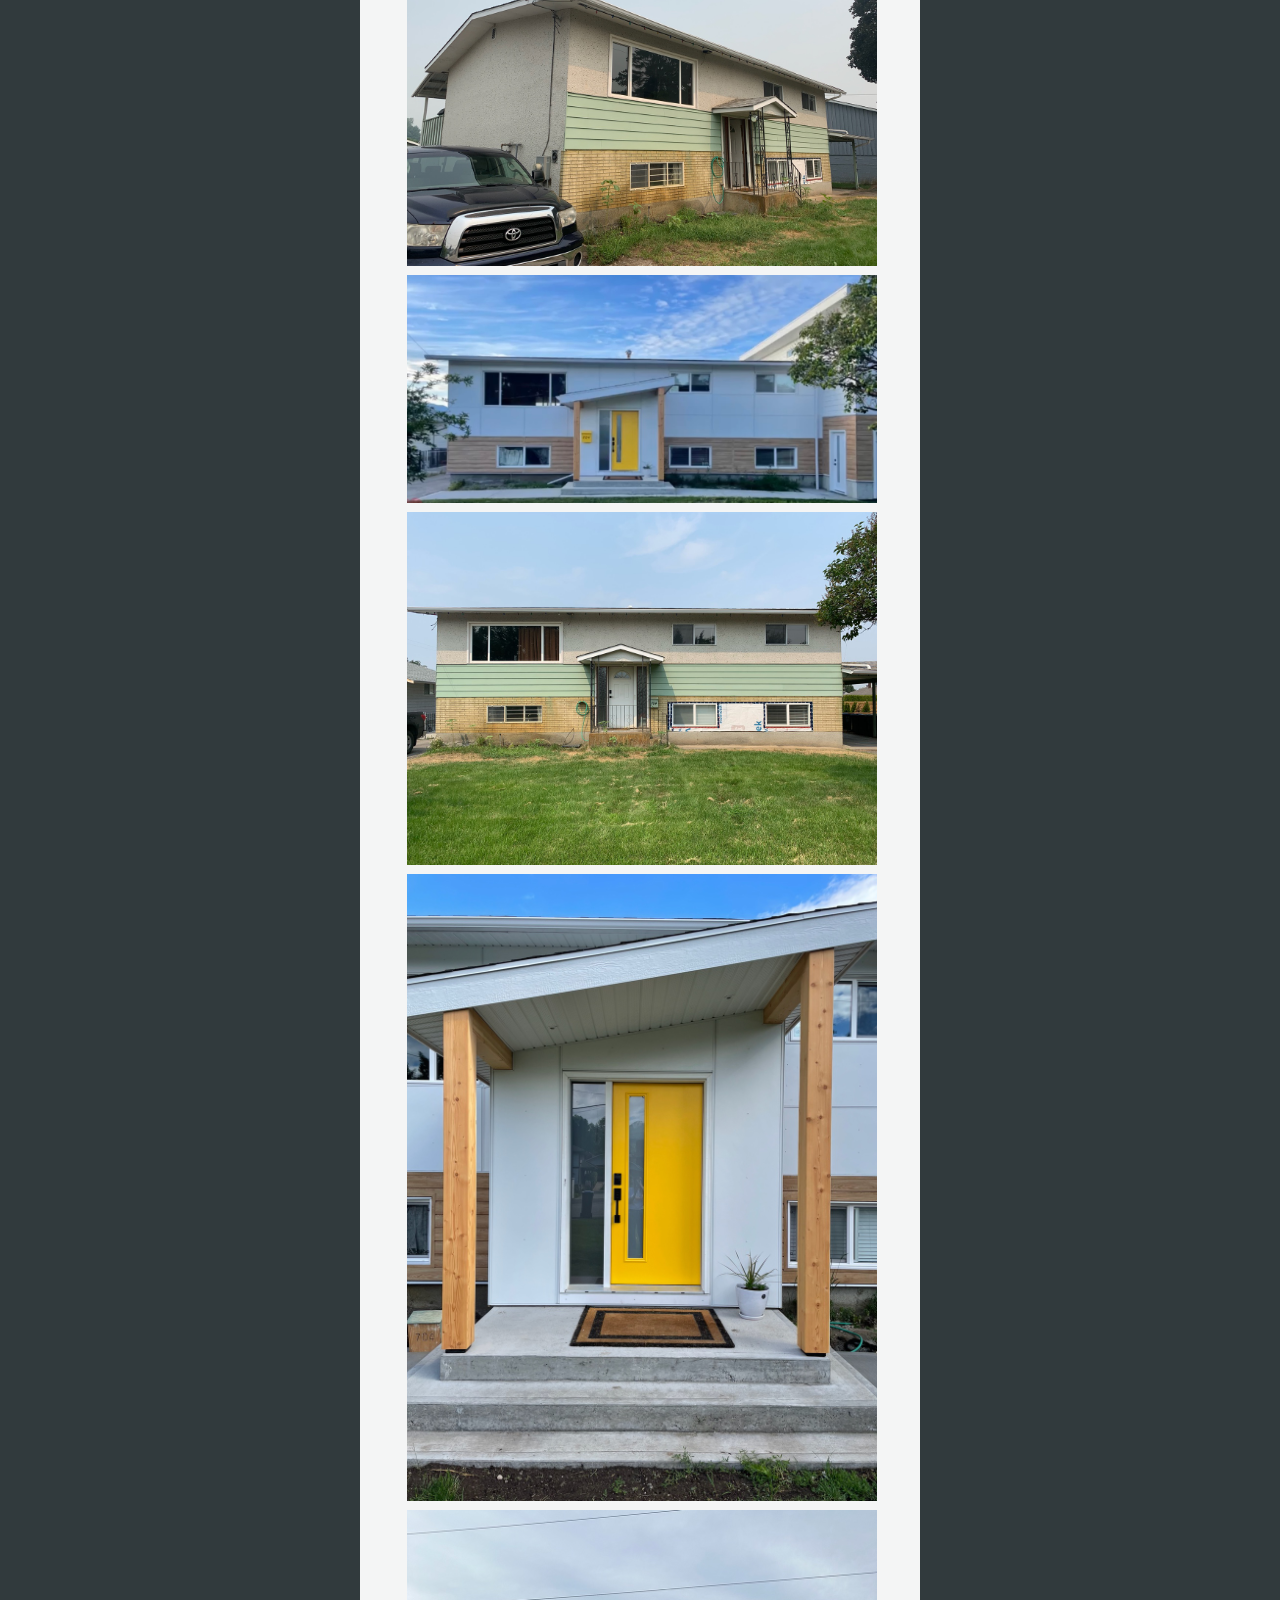
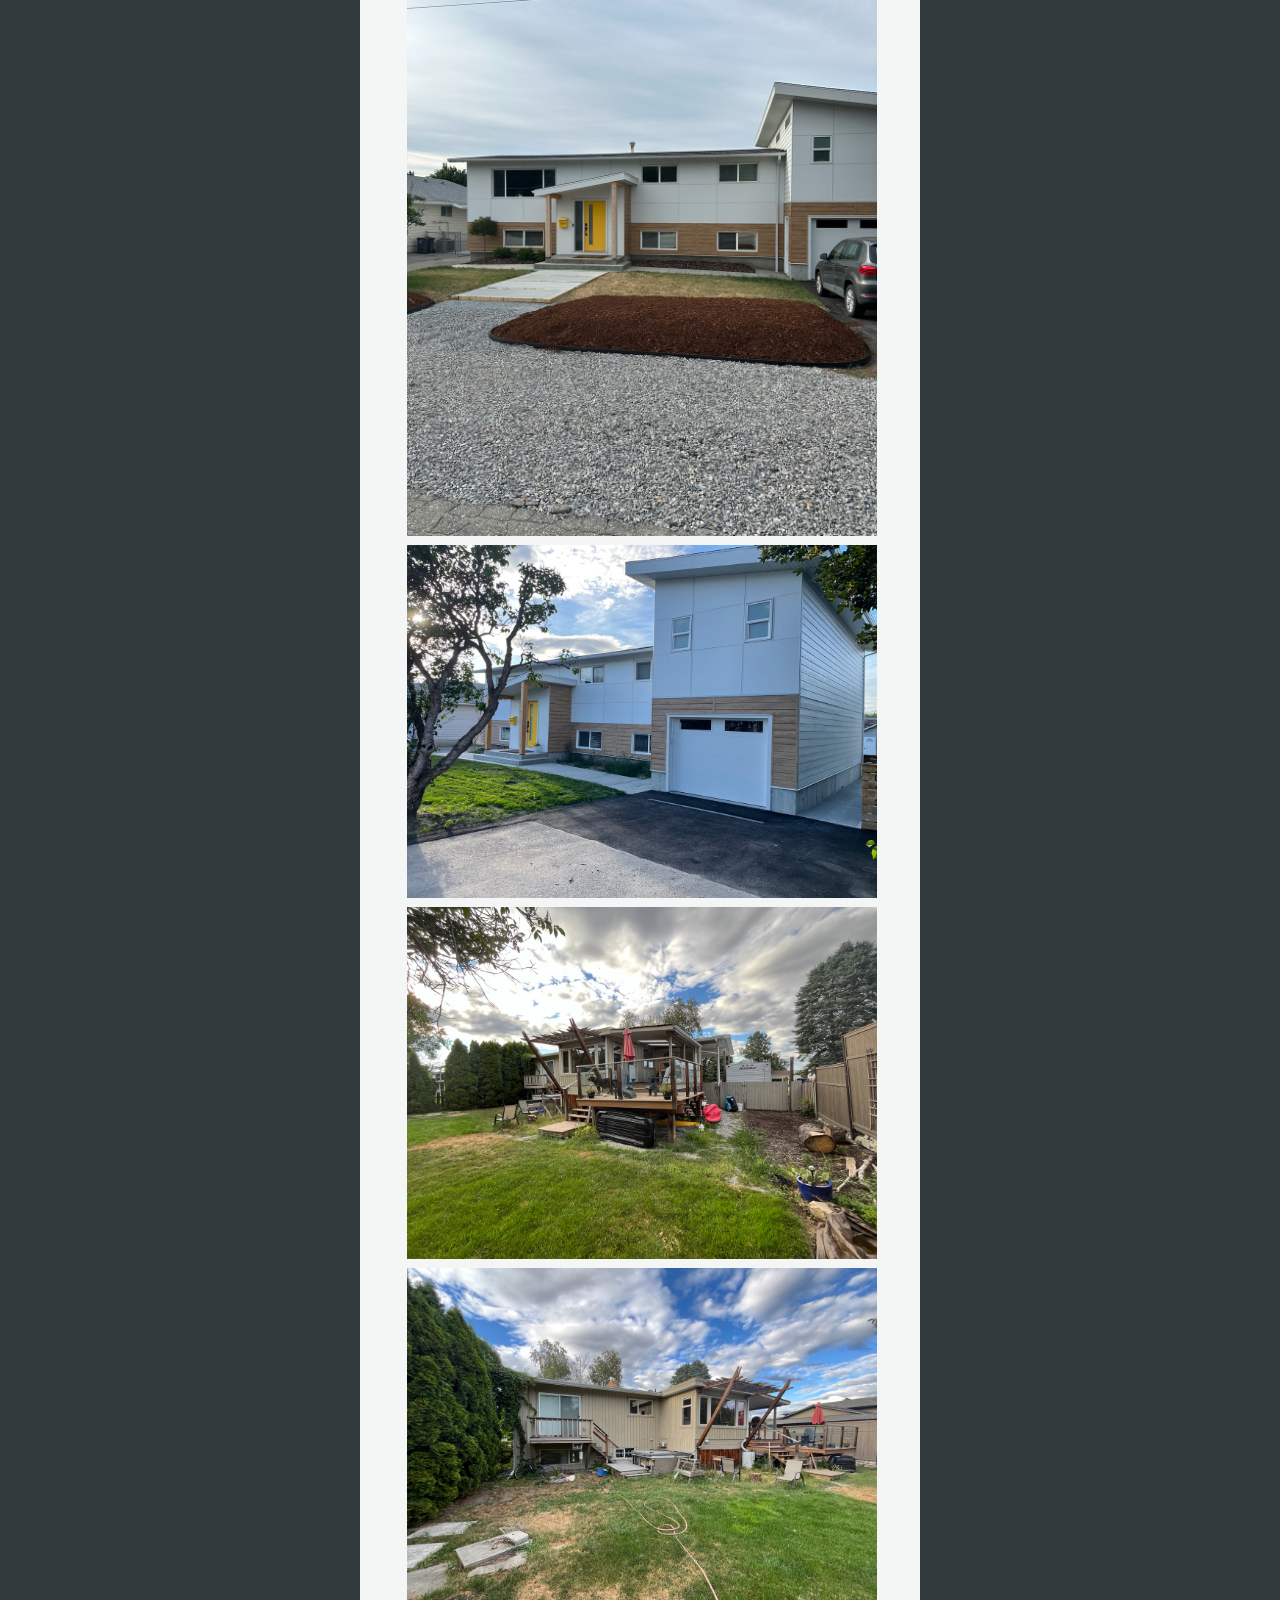
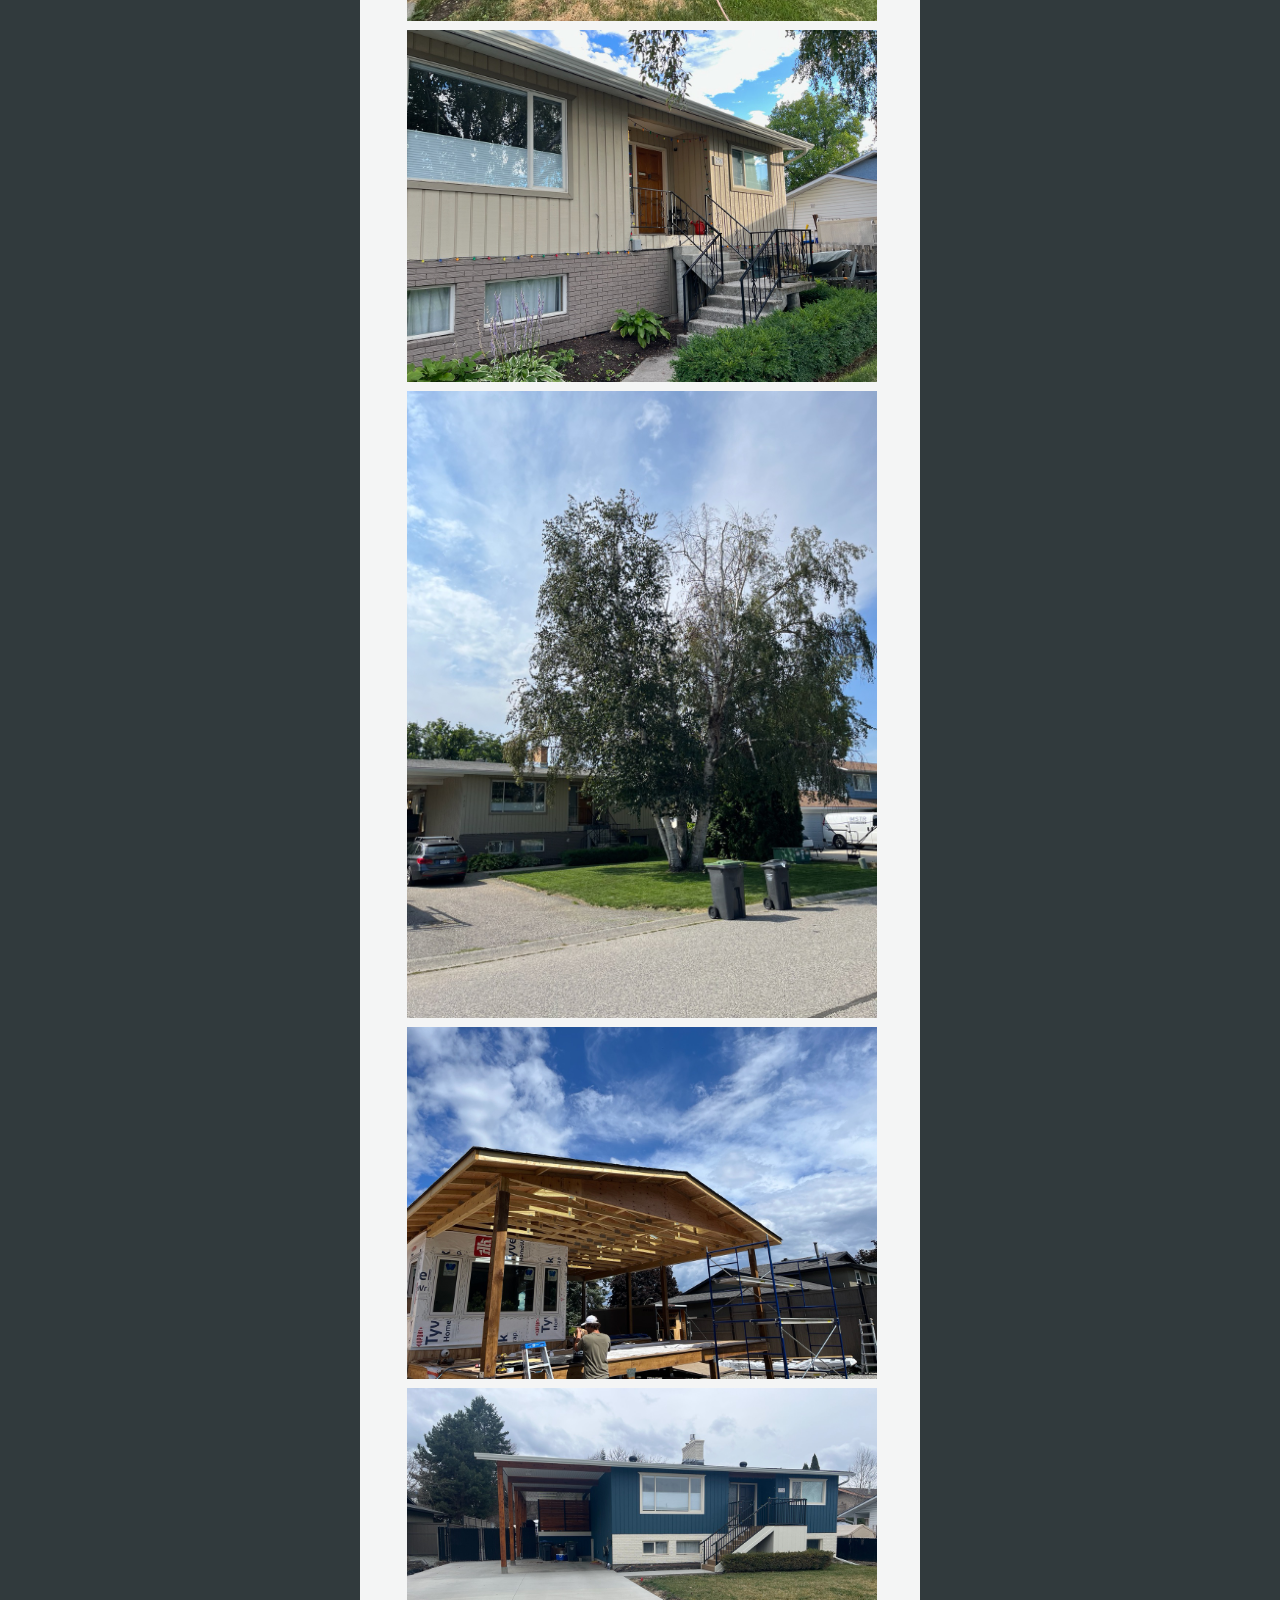
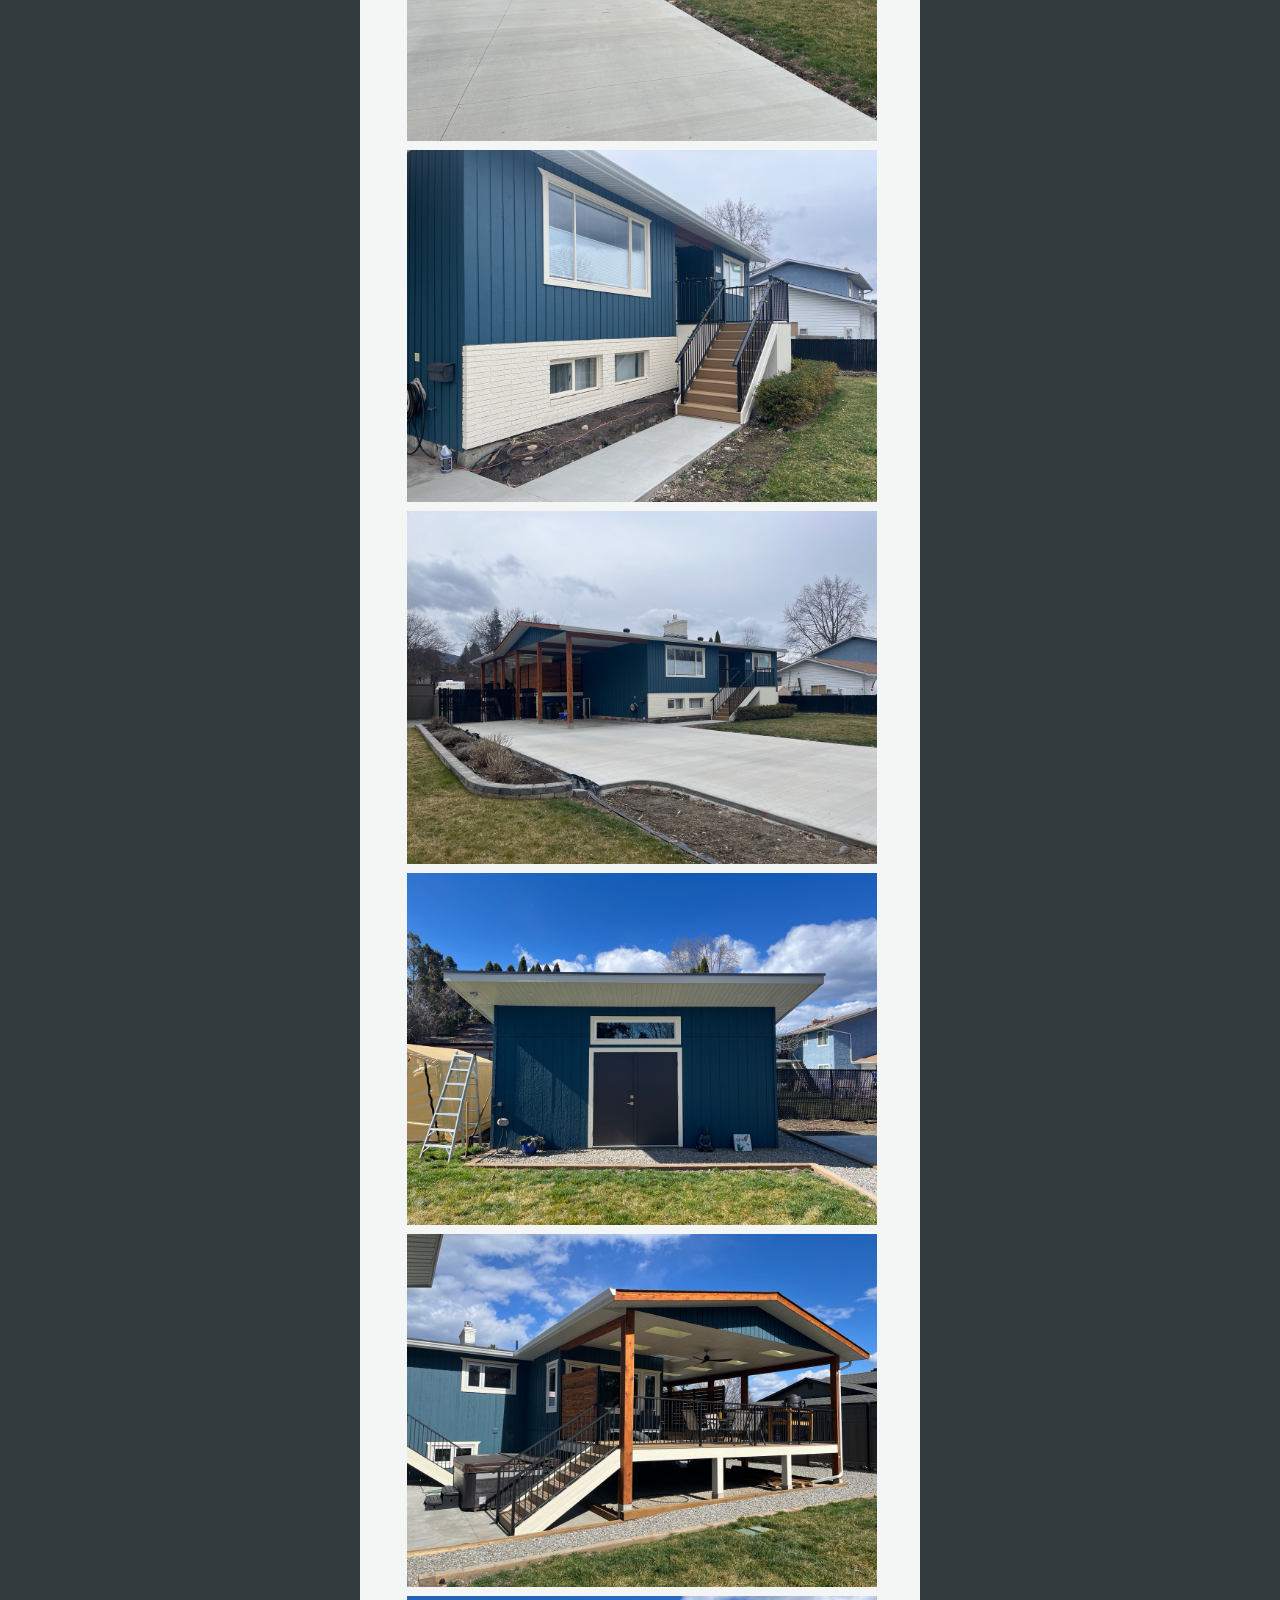
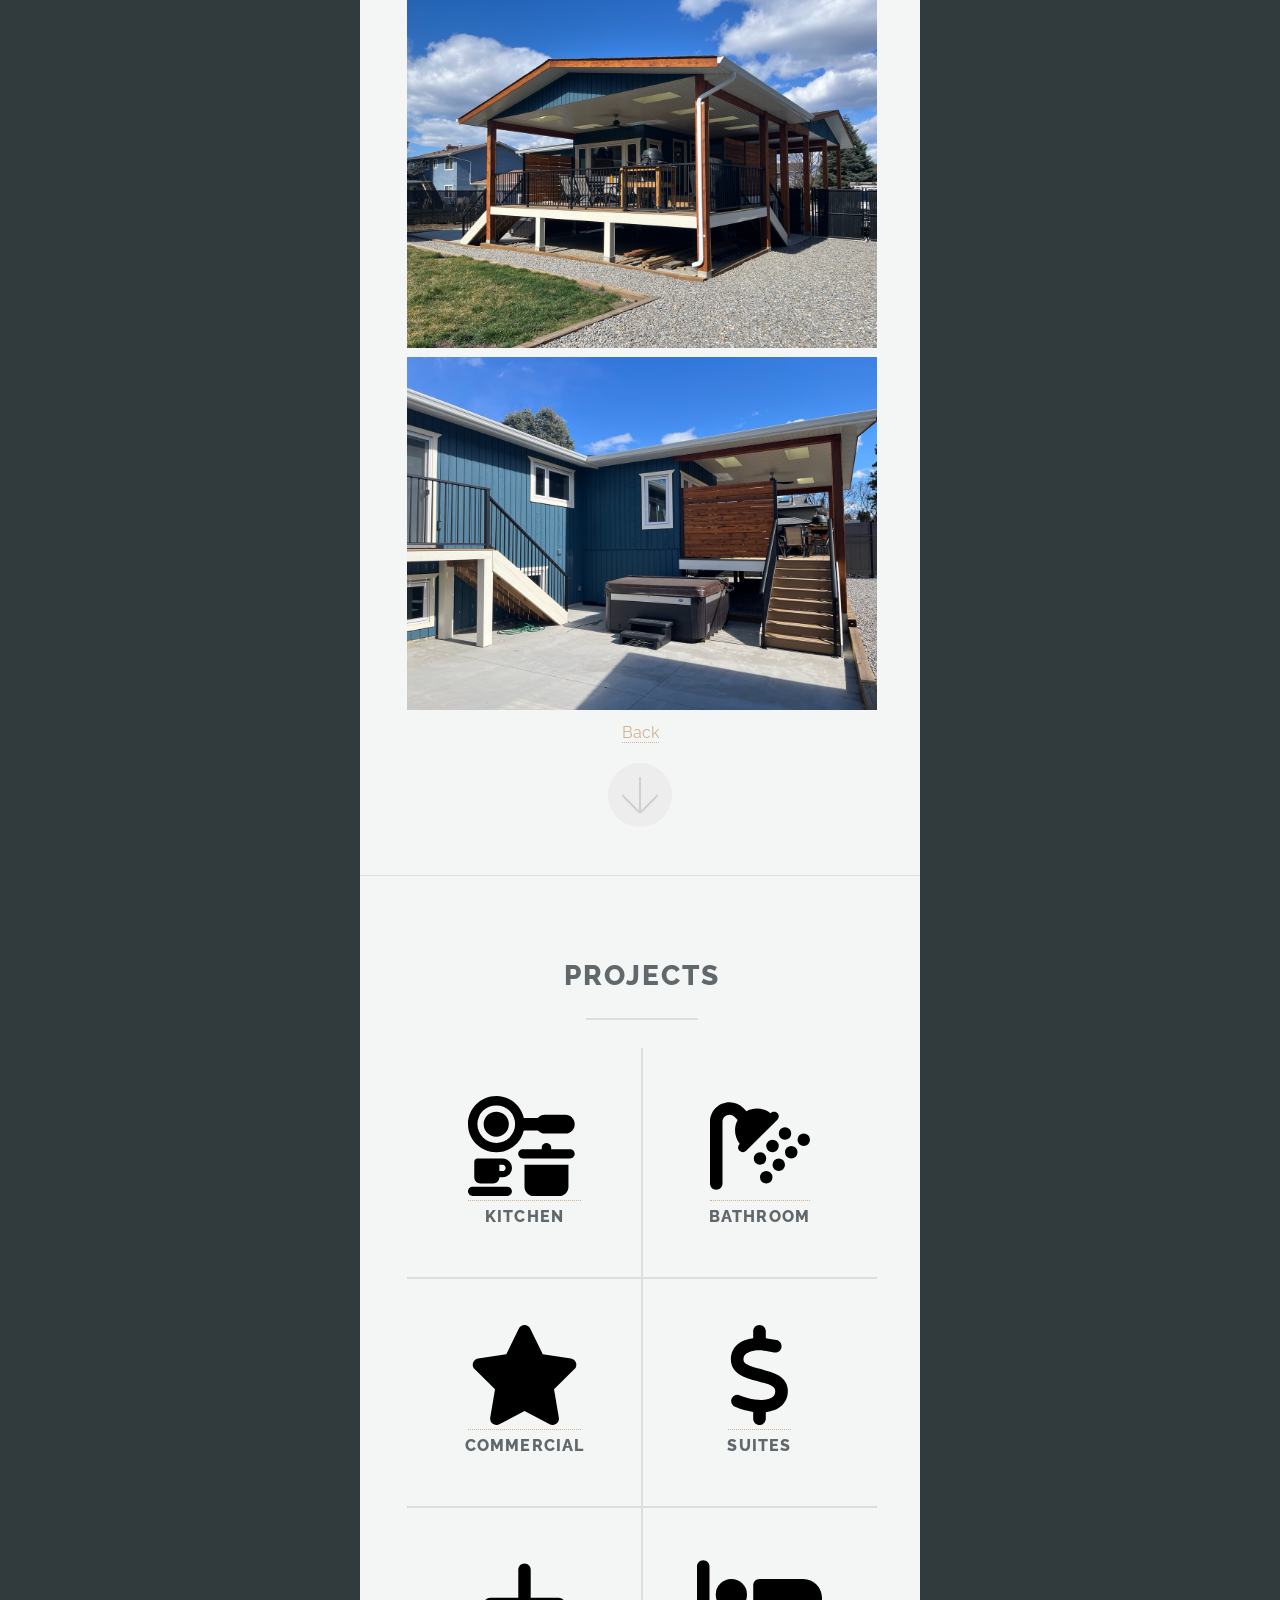
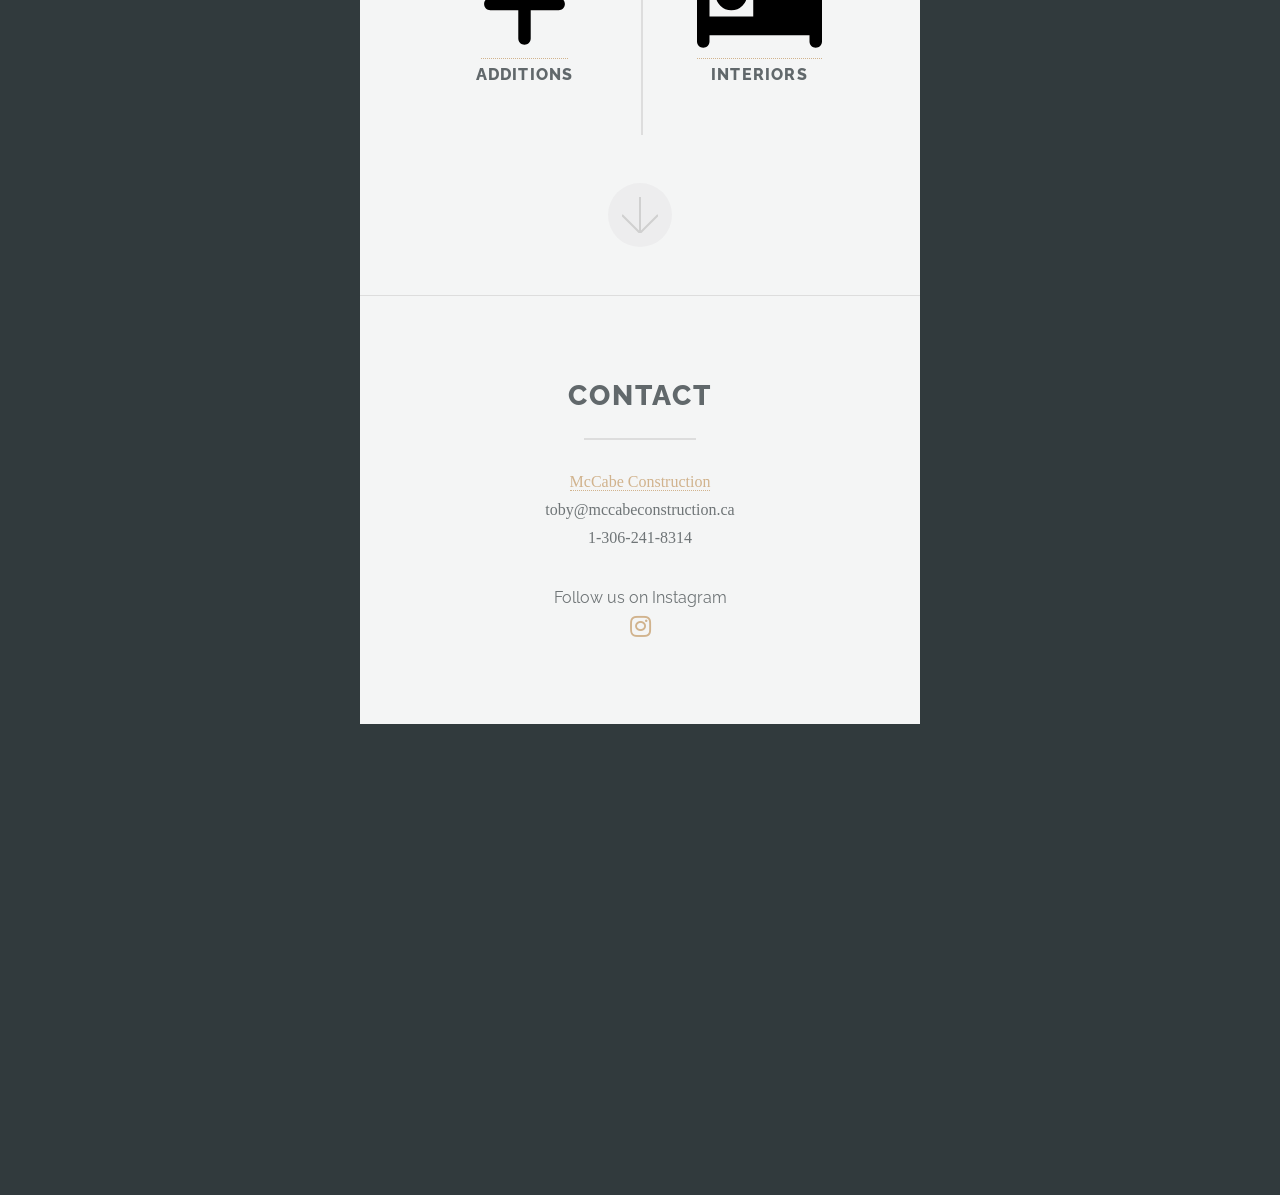
==== commit 6b64ebac: "fixed mobile" ====
--- a/additions.html
+++ b/additions.html
@@ -8,25 +8,33 @@
 	</head>
 	<body class="is-preload">
 <!-- Mccabe Logo -->
-<a
-  href="/index.html"
+<div
   style="
     position: fixed;
-    top: 10px;
-    left: 50%;
-    transform: translateX(-50%);
-    z-index: 9999;
+    top: 0;
+    left: 0;
+    width: 100%;
+    z-index: 2147483647;
+    pointer-events: none;
   "
 >
-  <img
-    src="images/mccabelogo.png"
-    alt="Home"
+  <a
+    href="index.html"
     style="
-      height: 40px;
-      cursor: pointer;
+      display: block;
+      width: fit-content;
+      margin: 10px auto;
+      pointer-events: auto;
     "
-  />
-</a>
+  >
+    <img
+      src="images/mccabelogo.png"
+      alt="Home"
+      style="height: 36px; display: block;"
+    />
+  </a>
+</div>
+
 
 		<!-- One -->
 			<section id="one" class="main special">
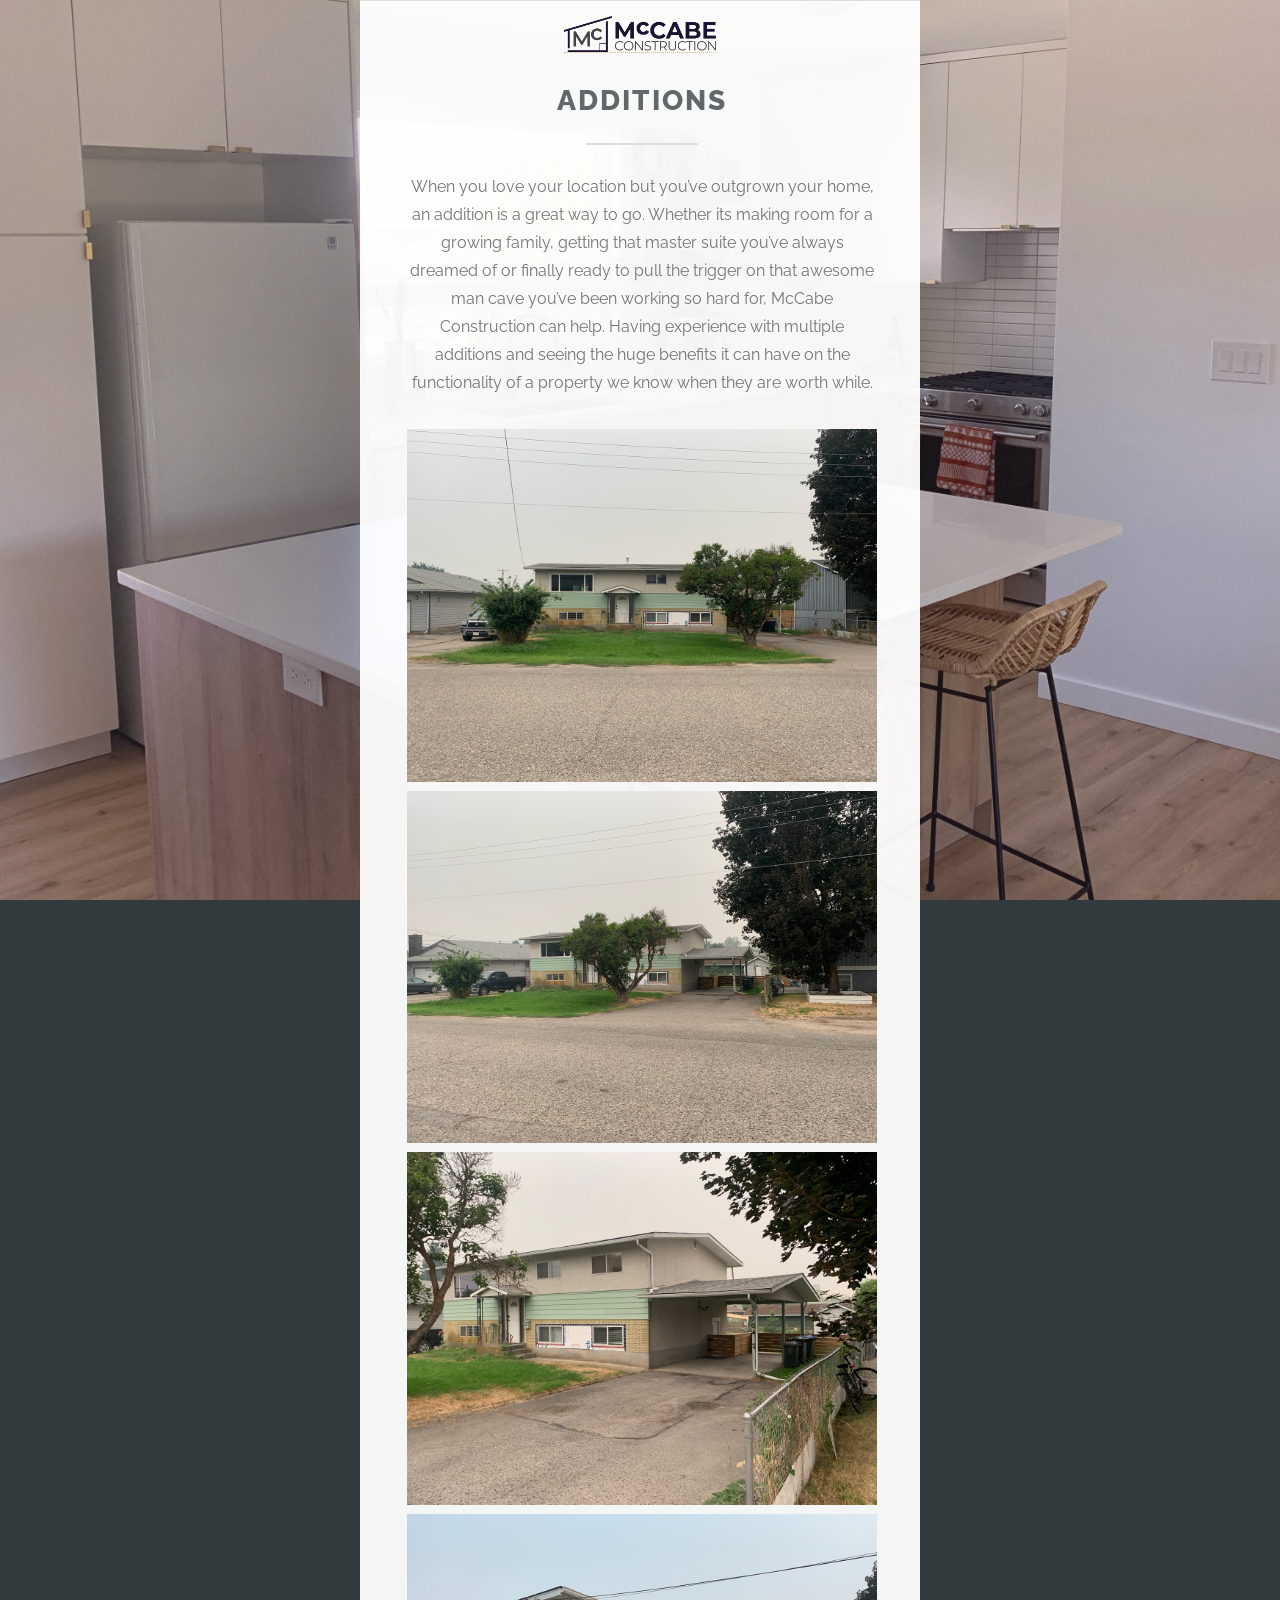
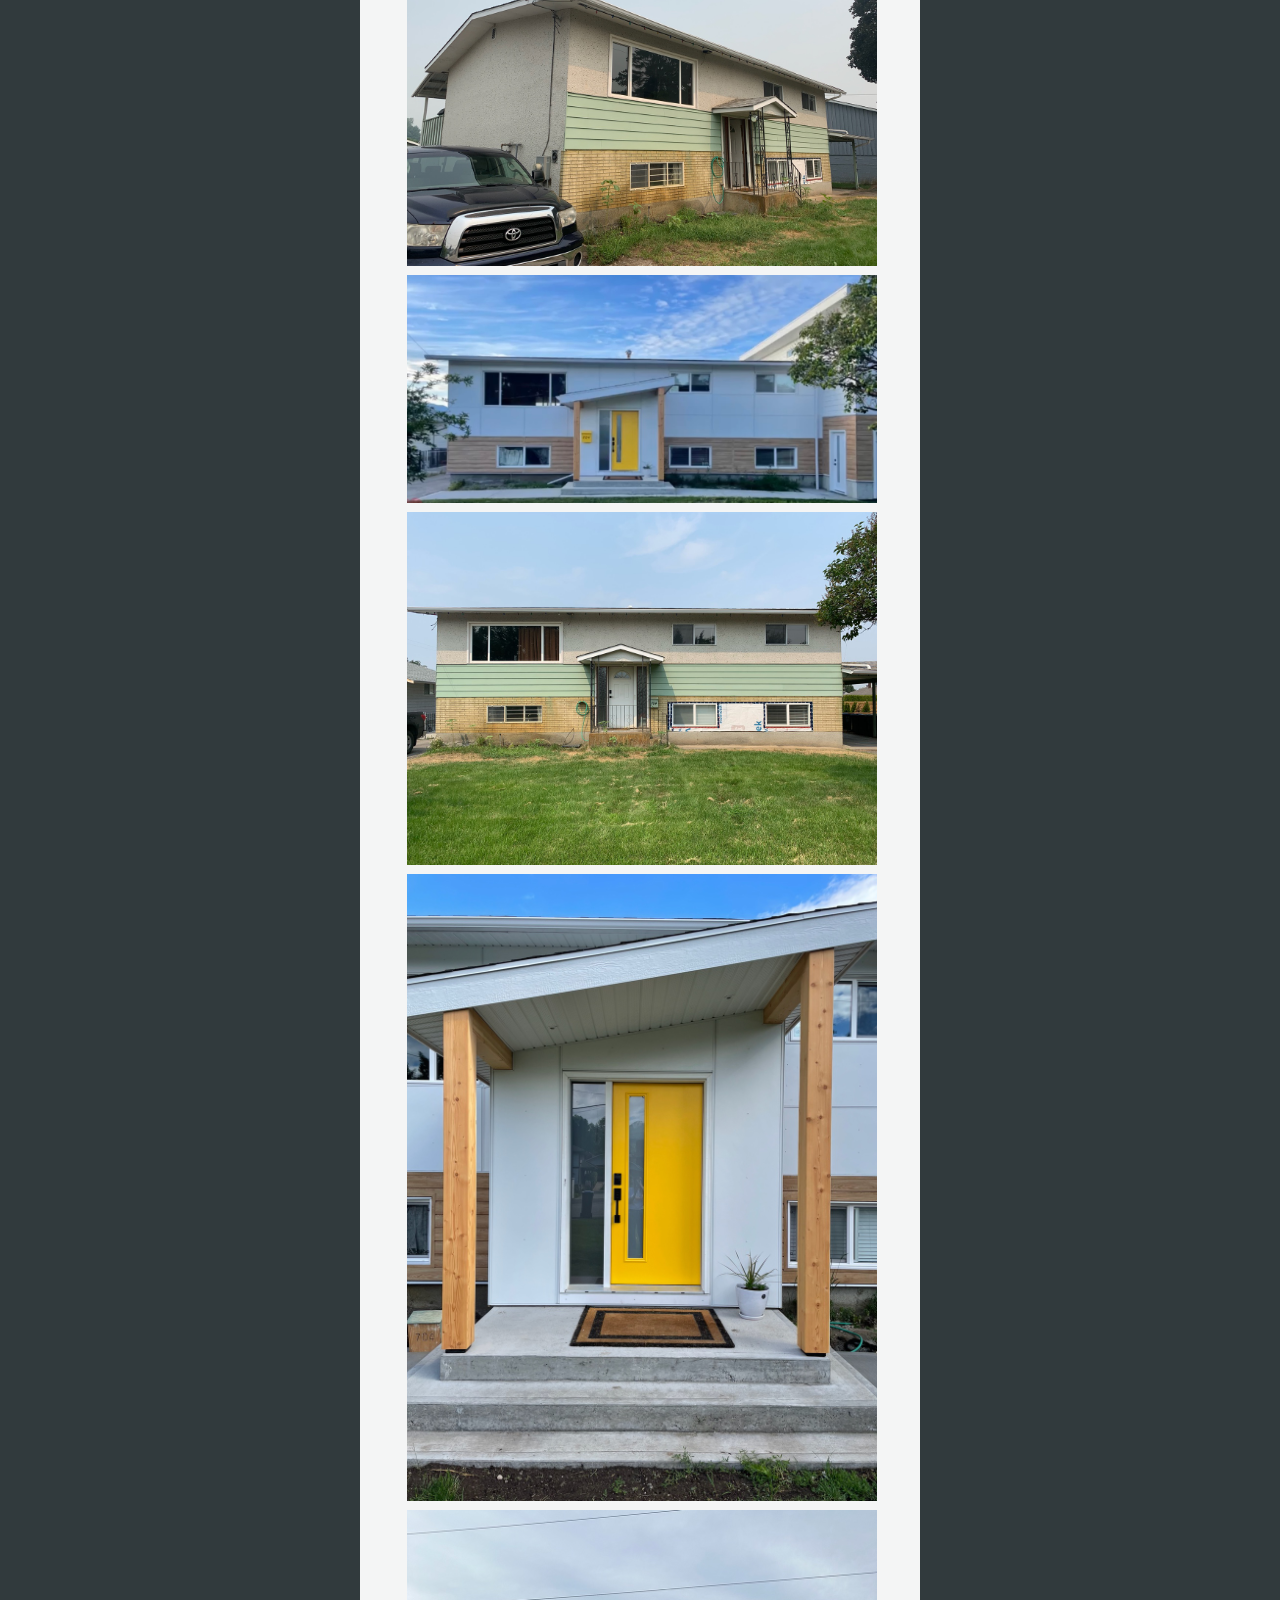
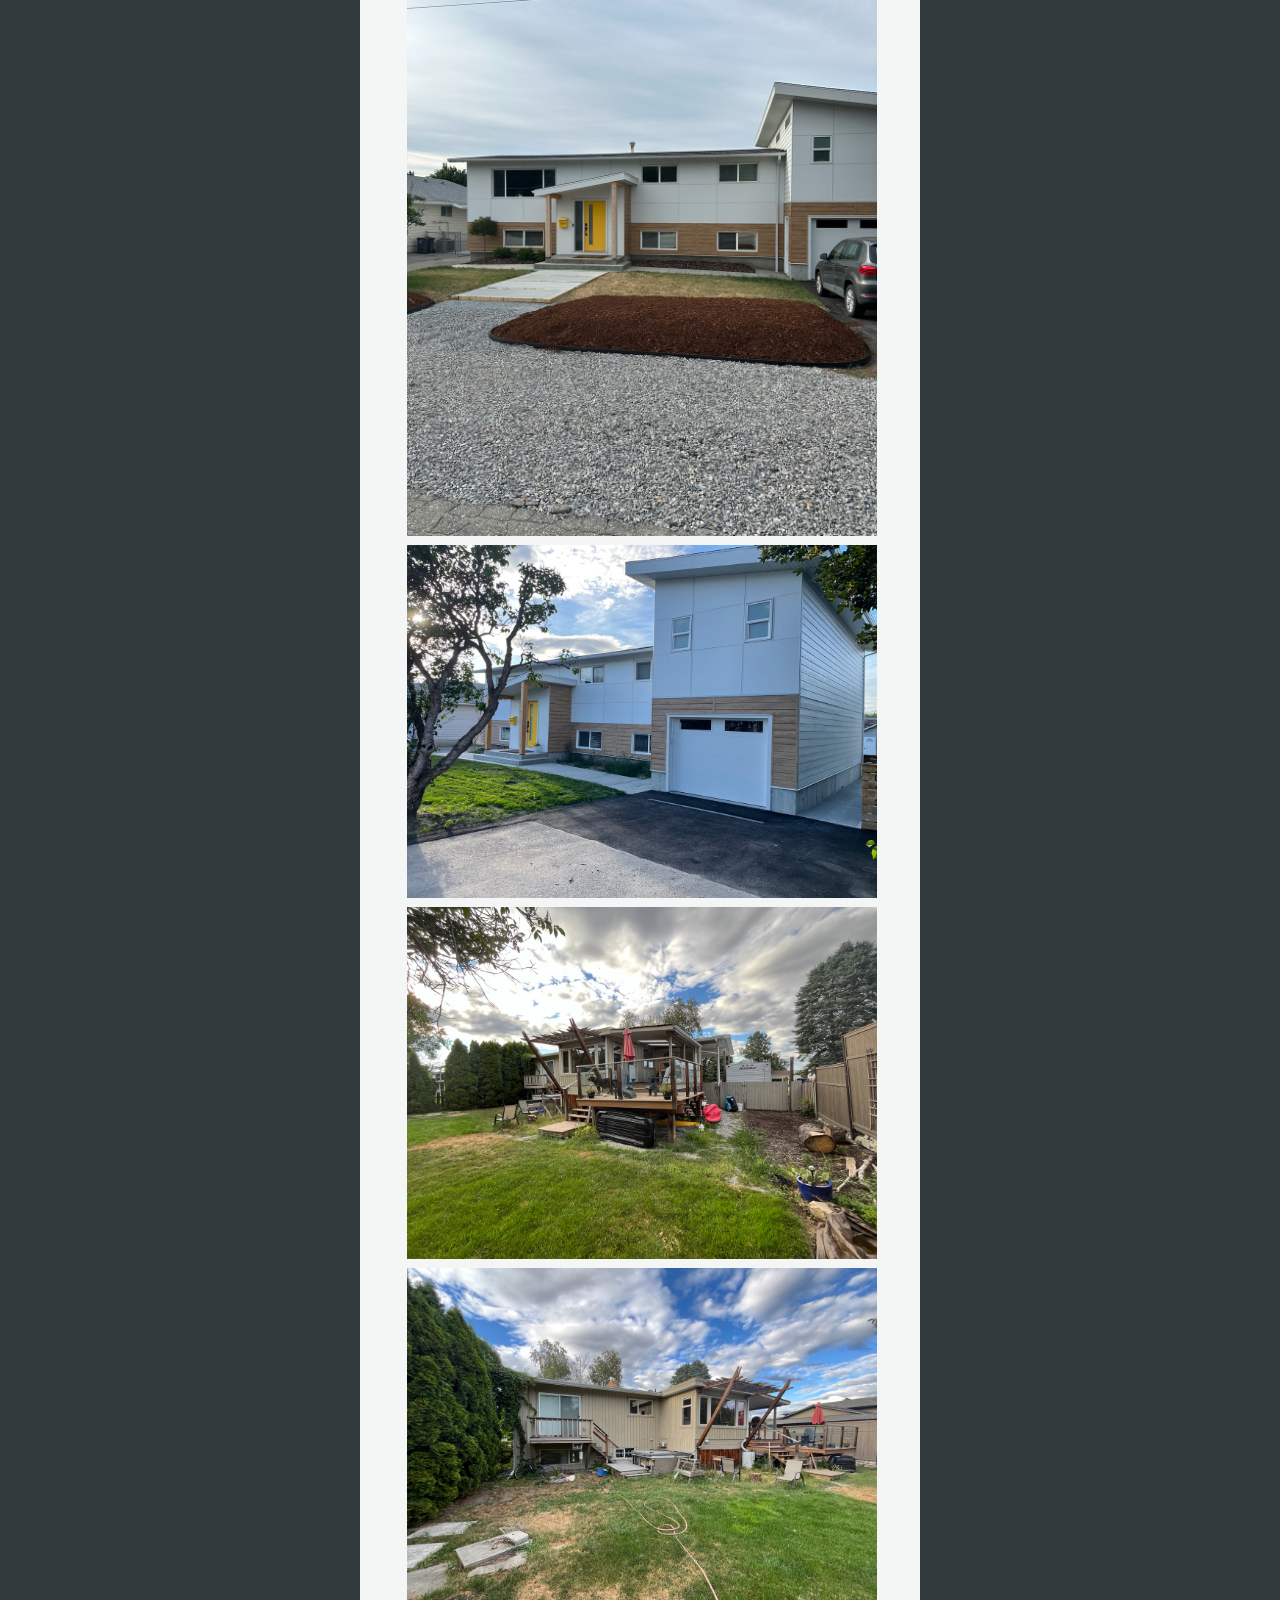
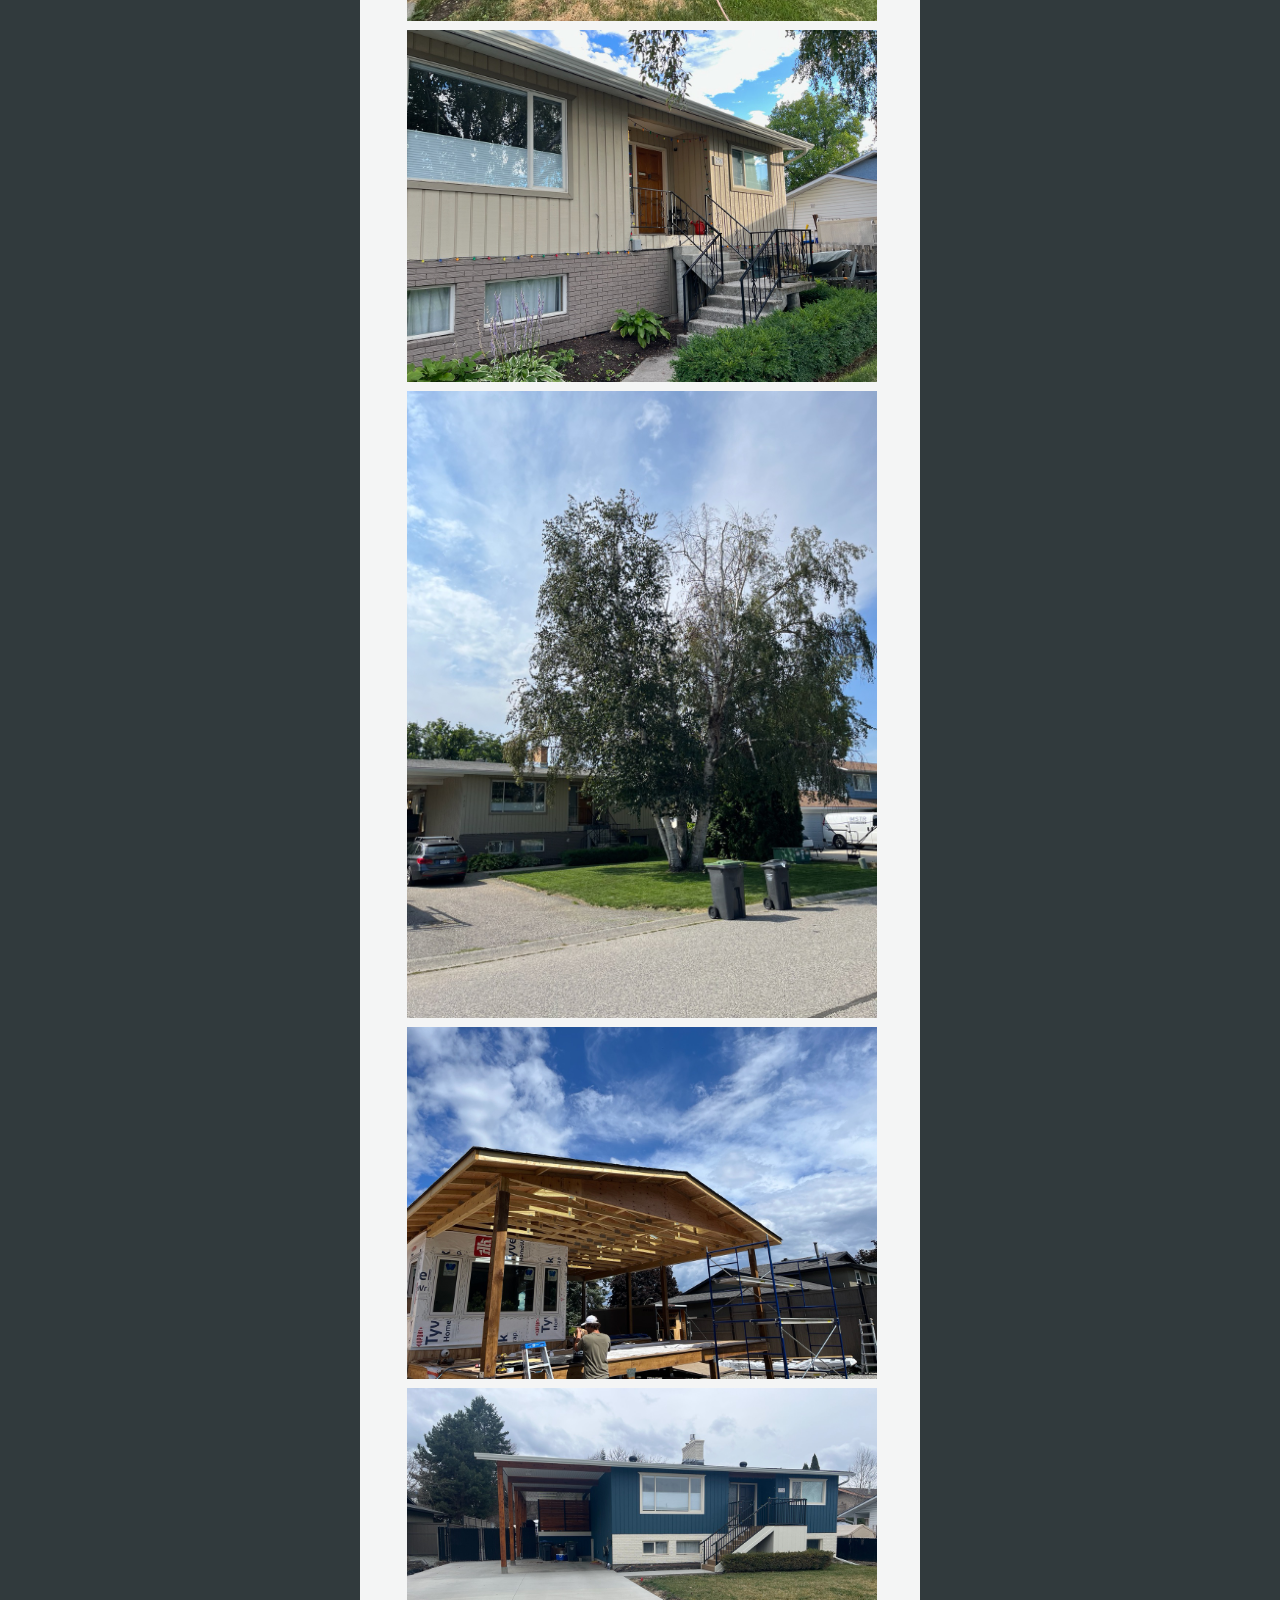
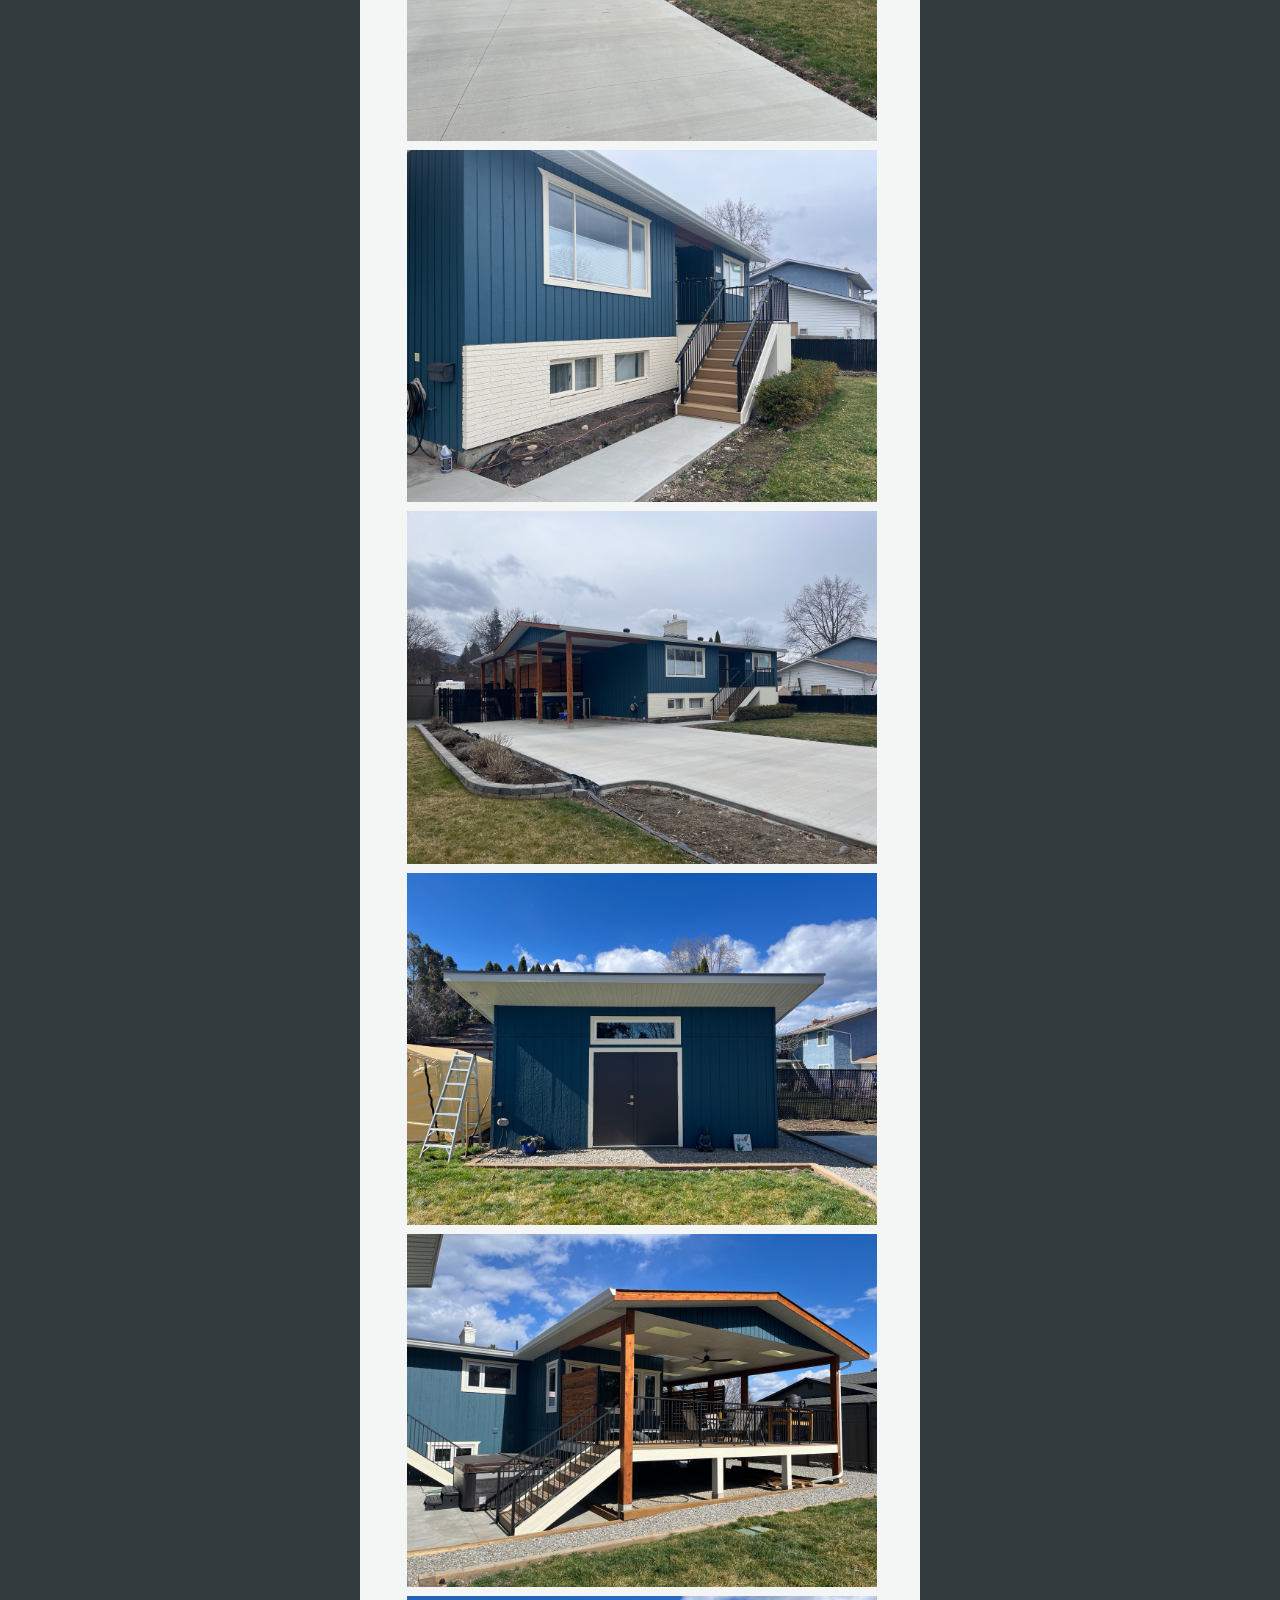
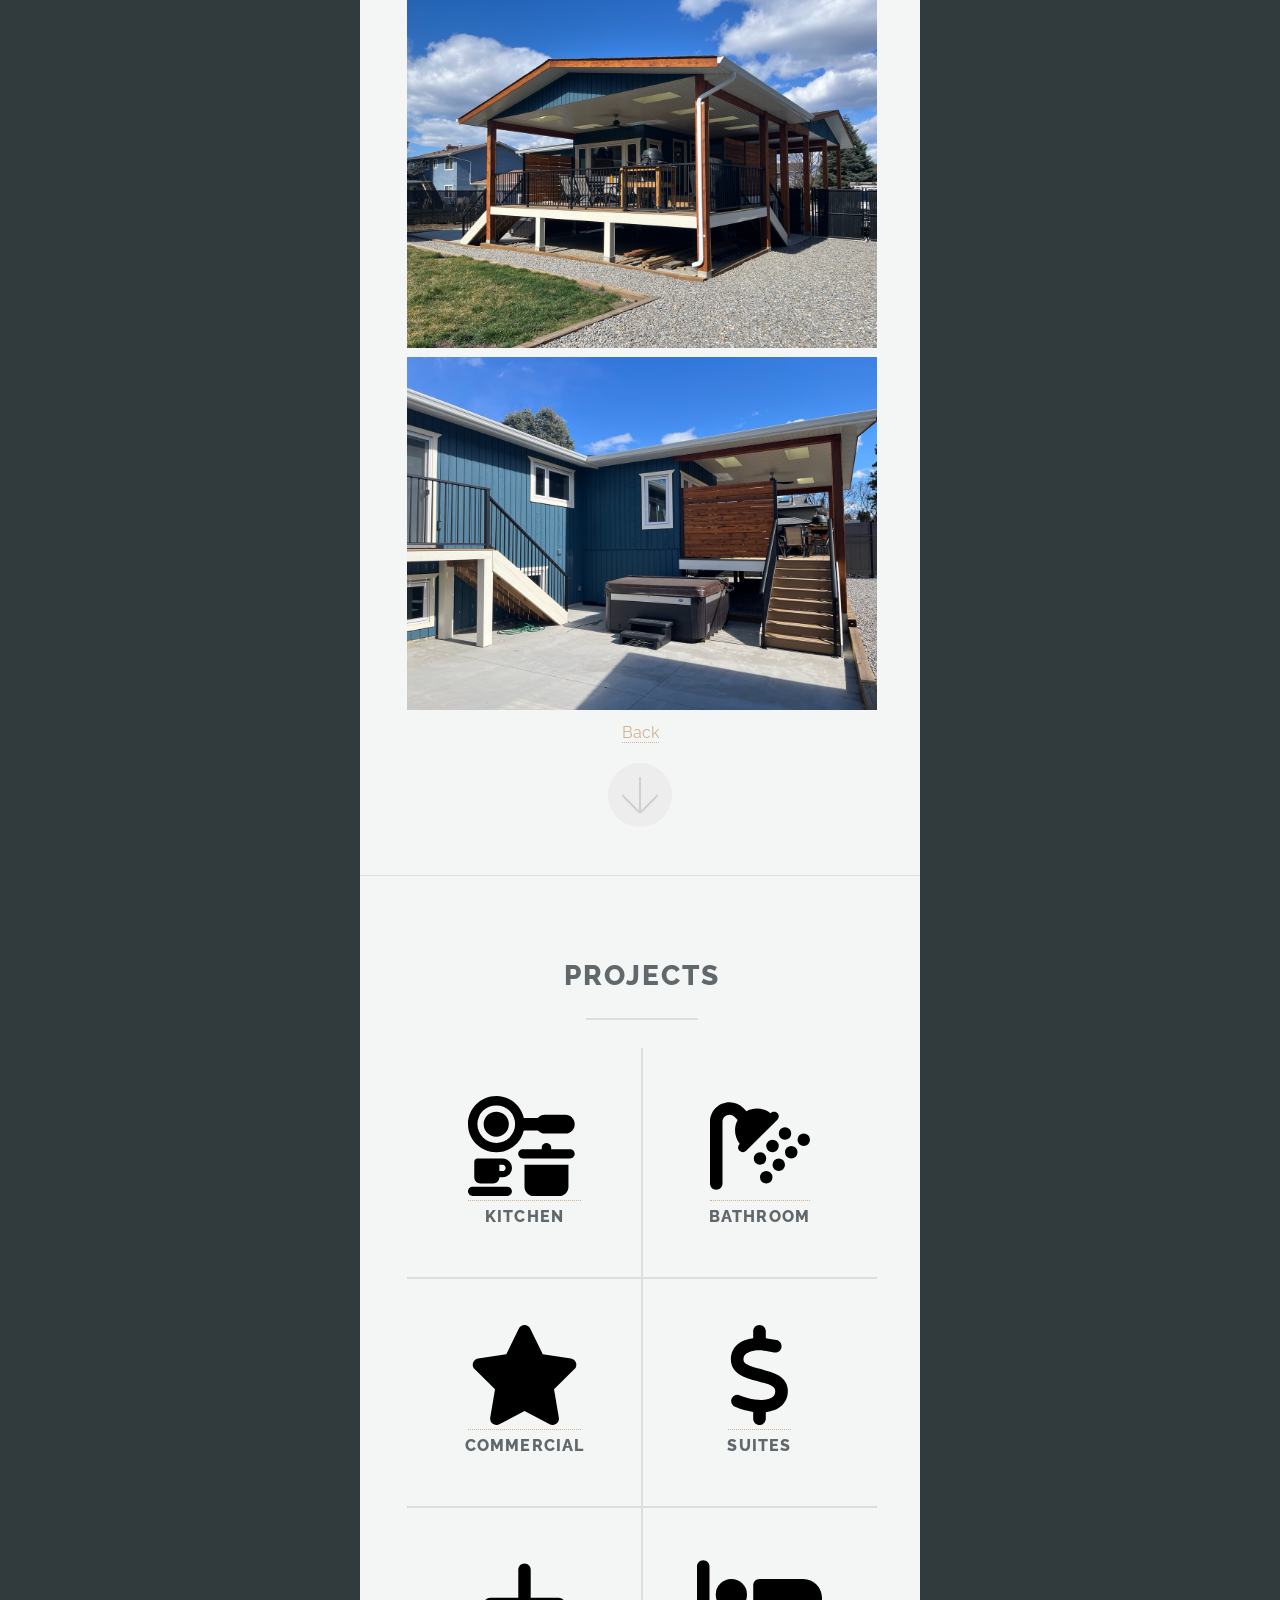
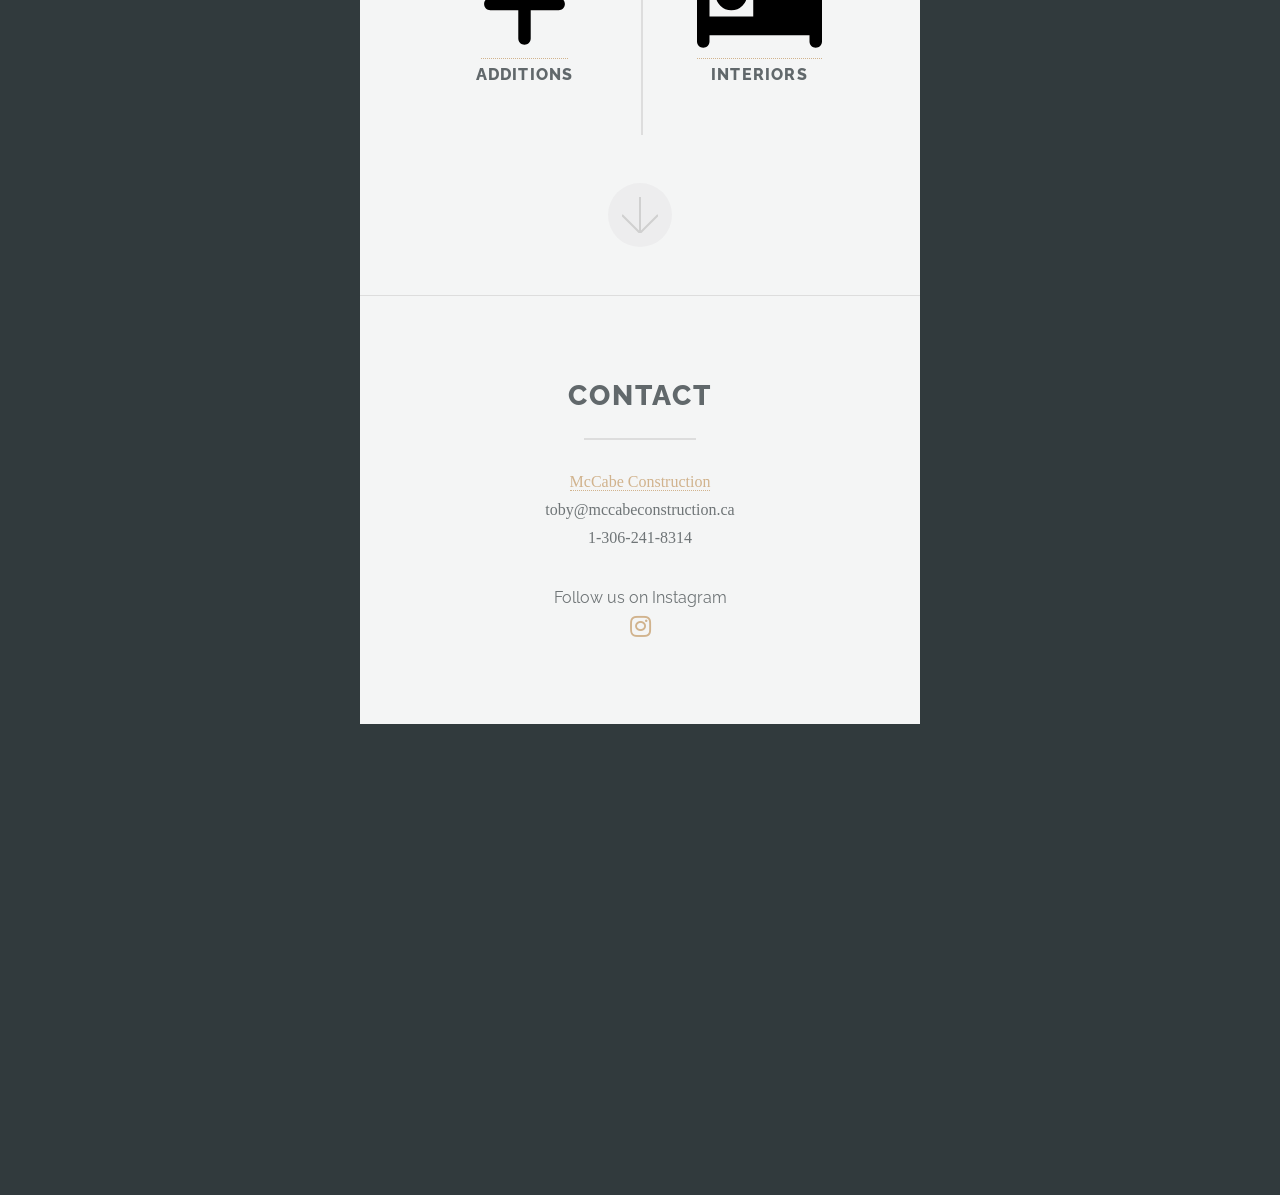
==== commit 4b86891f: "mobile" ====
--- a/additions.html
+++ b/additions.html
@@ -5,34 +5,25 @@
 		<meta charset="utf-8" />
 		<meta name="viewport" content="width=device-width, initial-scale=1, user-scalable=no" />
 		<link rel="stylesheet" href="assets/css/main.css" />
+		<style>
+			.logo-wrapper {
+				position: fixed;
+				top: 10px;
+				left: 50%;
+				transform: translateX(-50%);
+				z-index: 9999;
+				padding: 6px 12px;
+				border-radius: 10px;
+				pointer-events: none;
+			}
+		</style>
 	</head>
 	<body class="is-preload">
 <!-- Mccabe Logo -->
-<div
-  style="
-    position: fixed;
-    top: 0;
-    left: 0;
-    width: 100%;
-    z-index: 2147483647;
-    pointer-events: none;
-  "
->
-  <a
-    href="index.html"
-    style="
-      display: block;
-      width: fit-content;
-      margin: 10px auto;
-      pointer-events: auto;
-    "
-  >
-    <img
-      src="images/mccabelogo.png"
-      alt="Home"
-      style="height: 36px; display: block;"
-    />
-  </a>
+<div class="logo-wrapper">
+	<a href="index.html" style="pointer-events: auto; display: inline-block;">
+		<img src="images/mccabelogo.png" alt="Home" style="height: 36px; display: block;">
+	</a>
 </div>
 
 
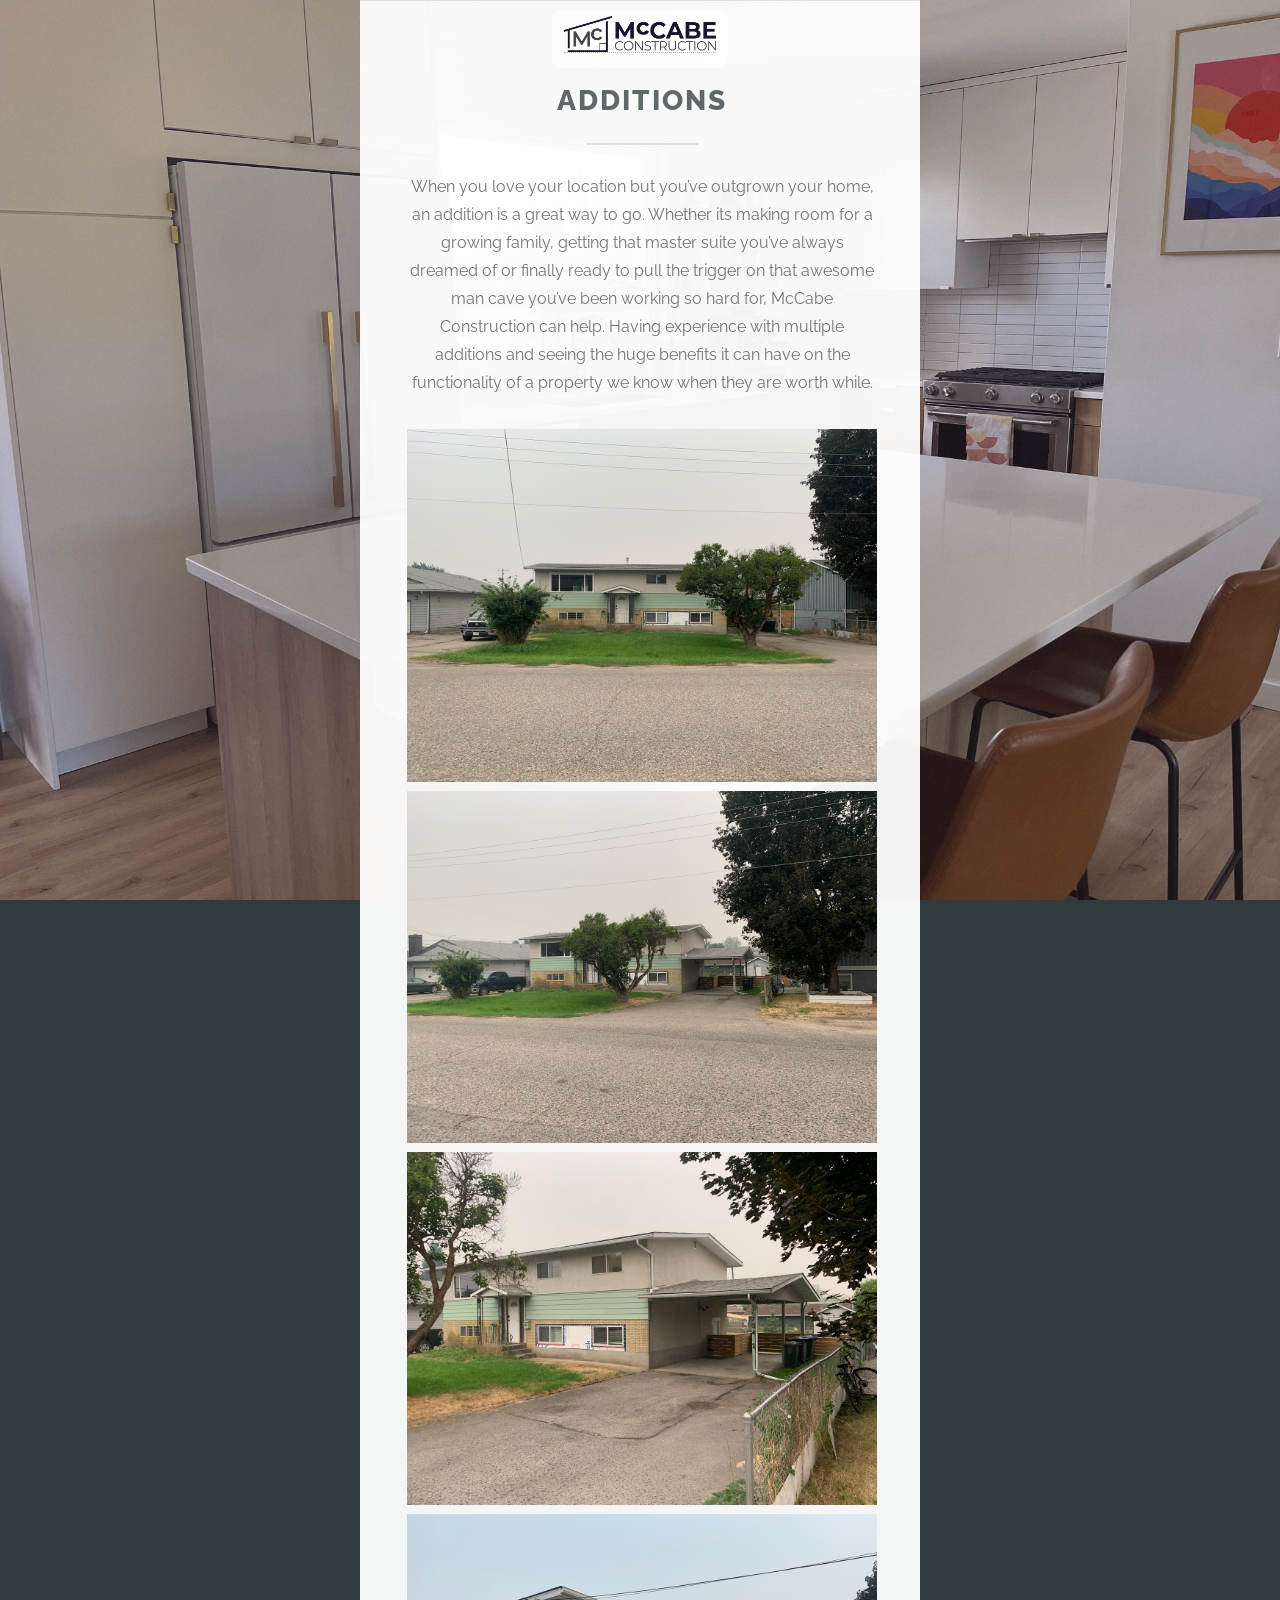
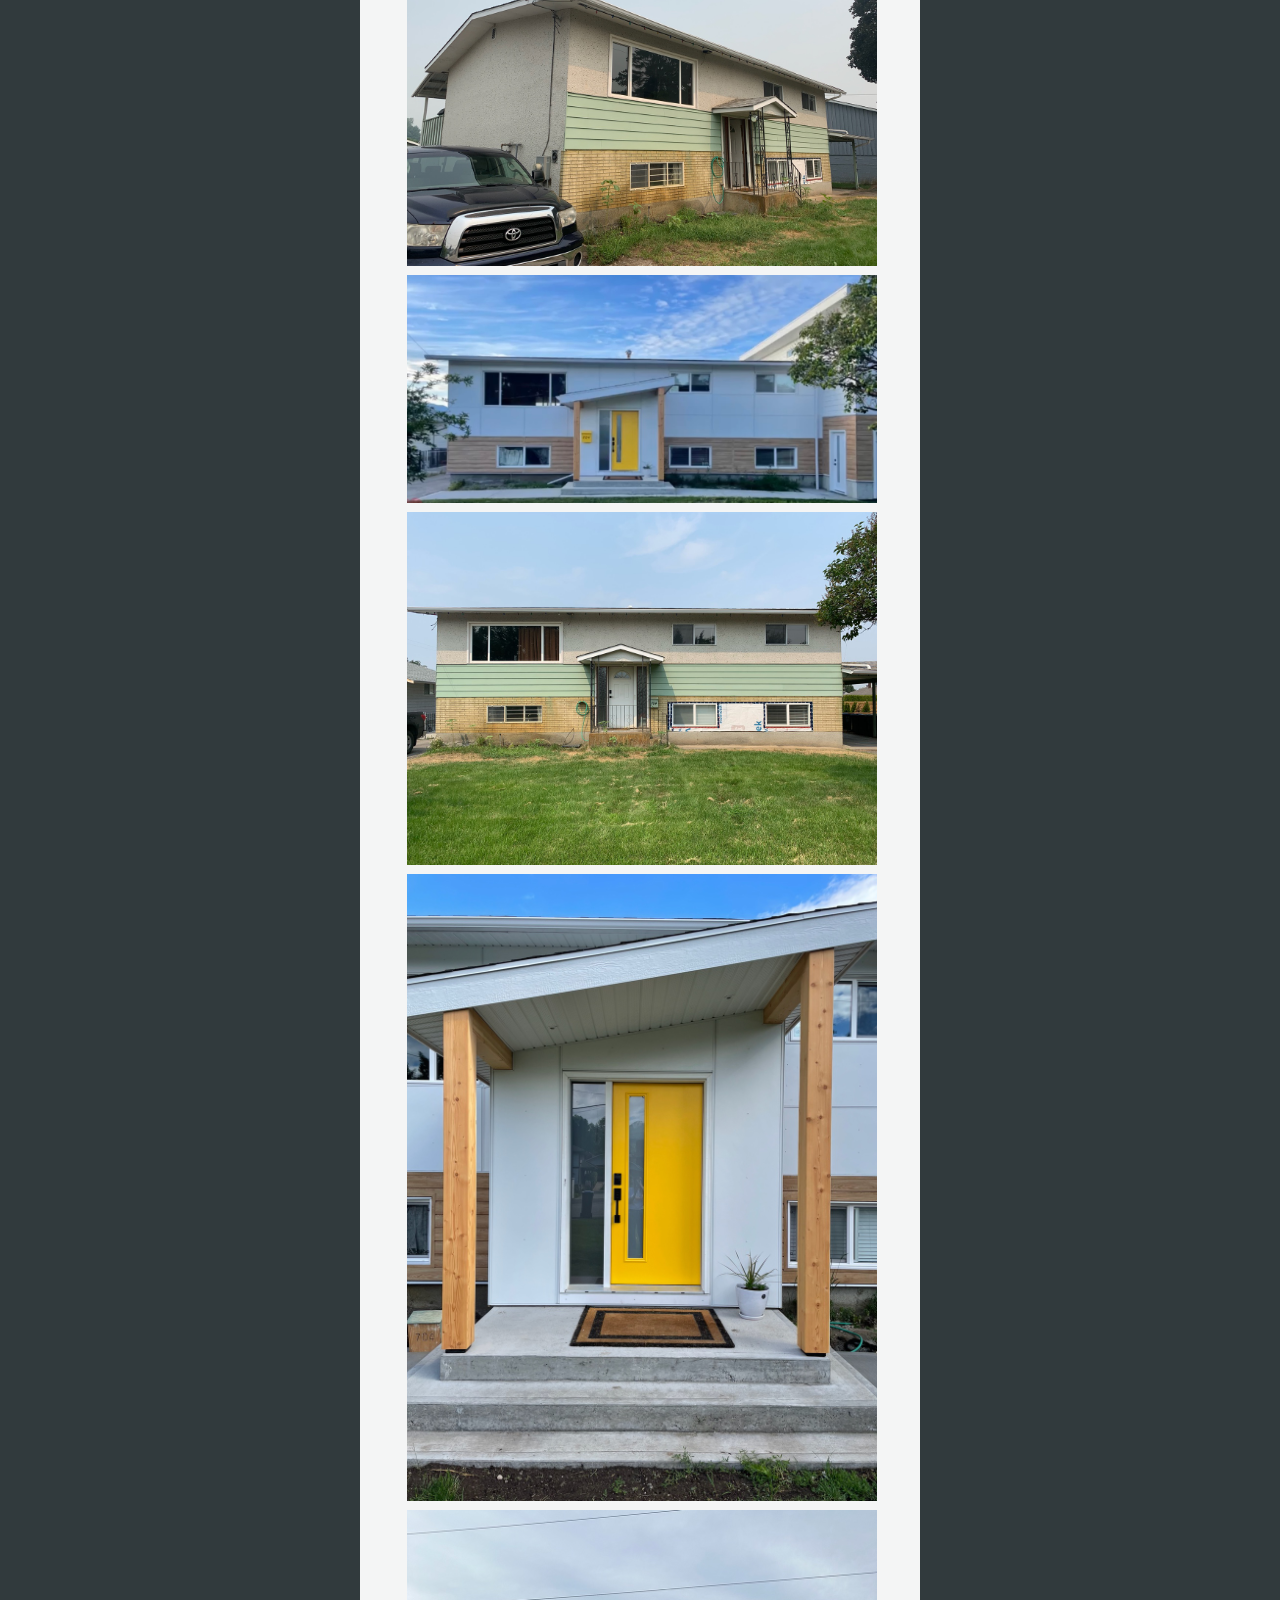
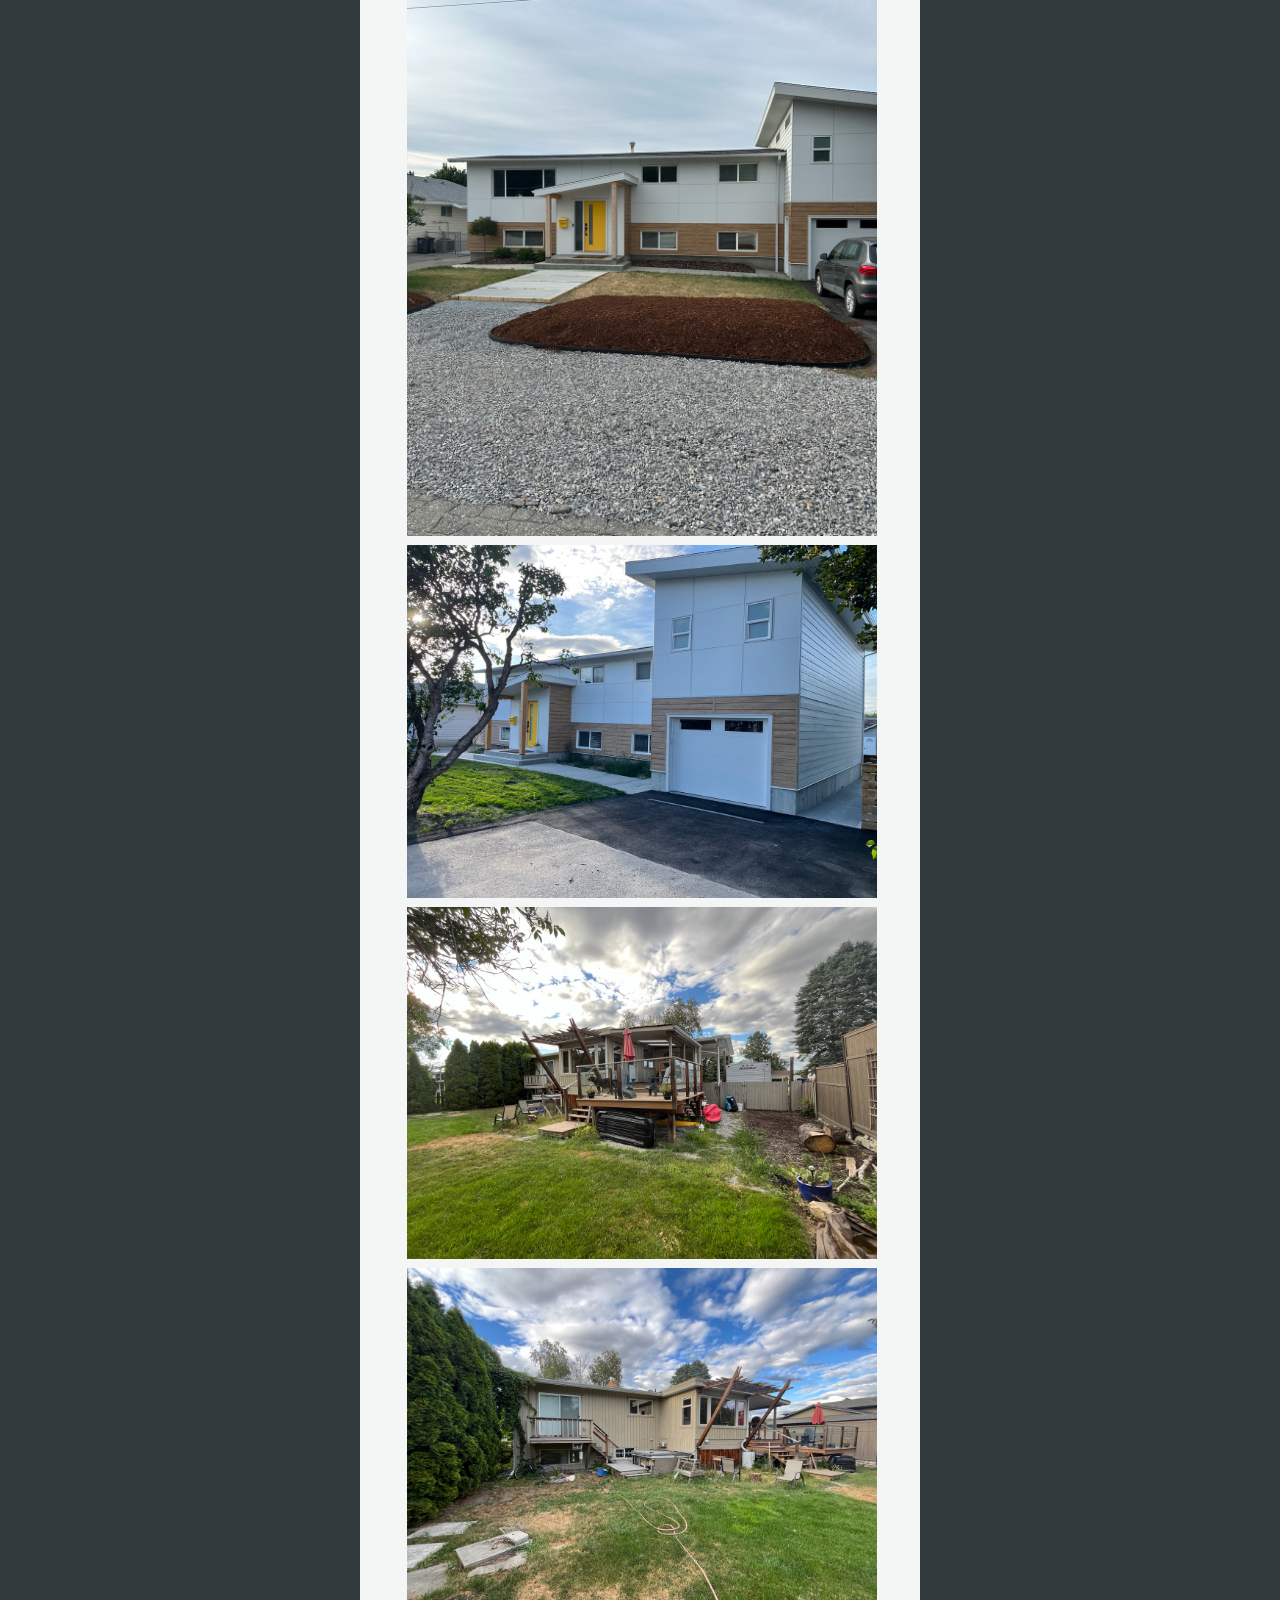
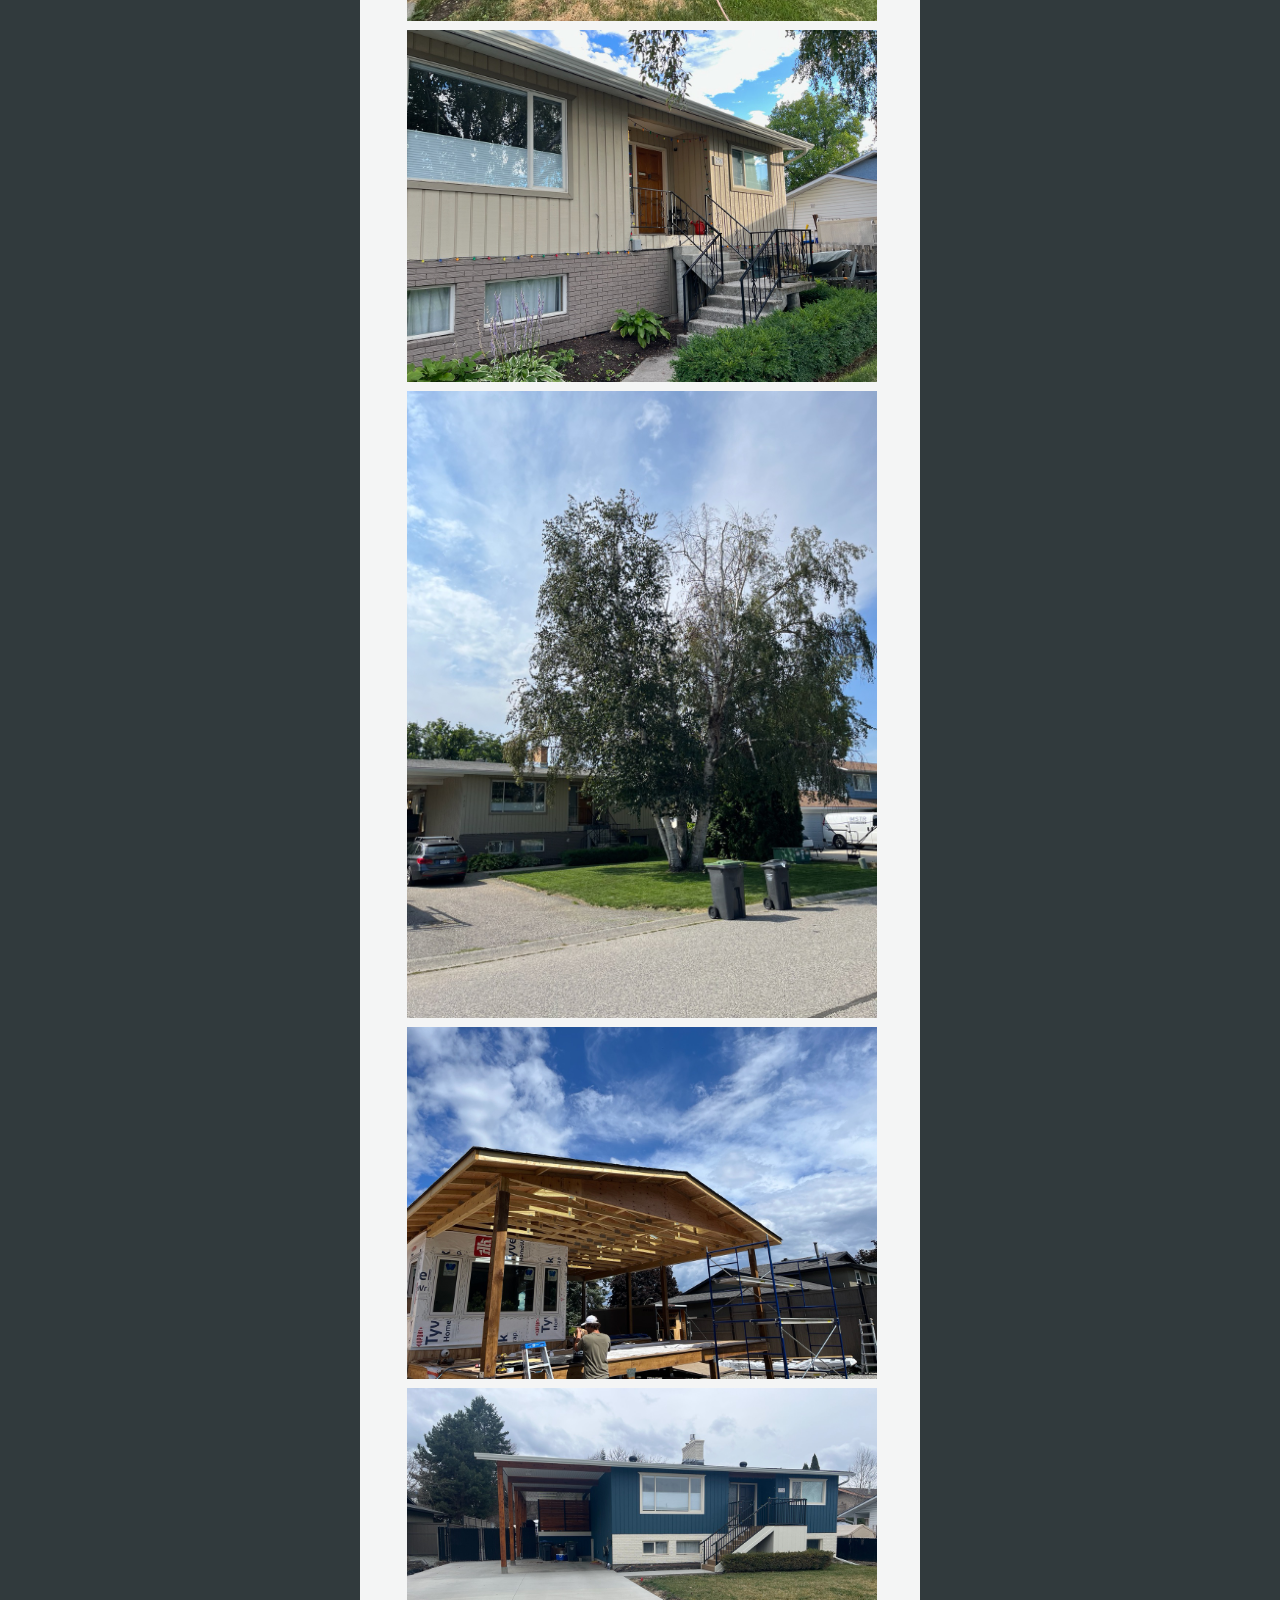
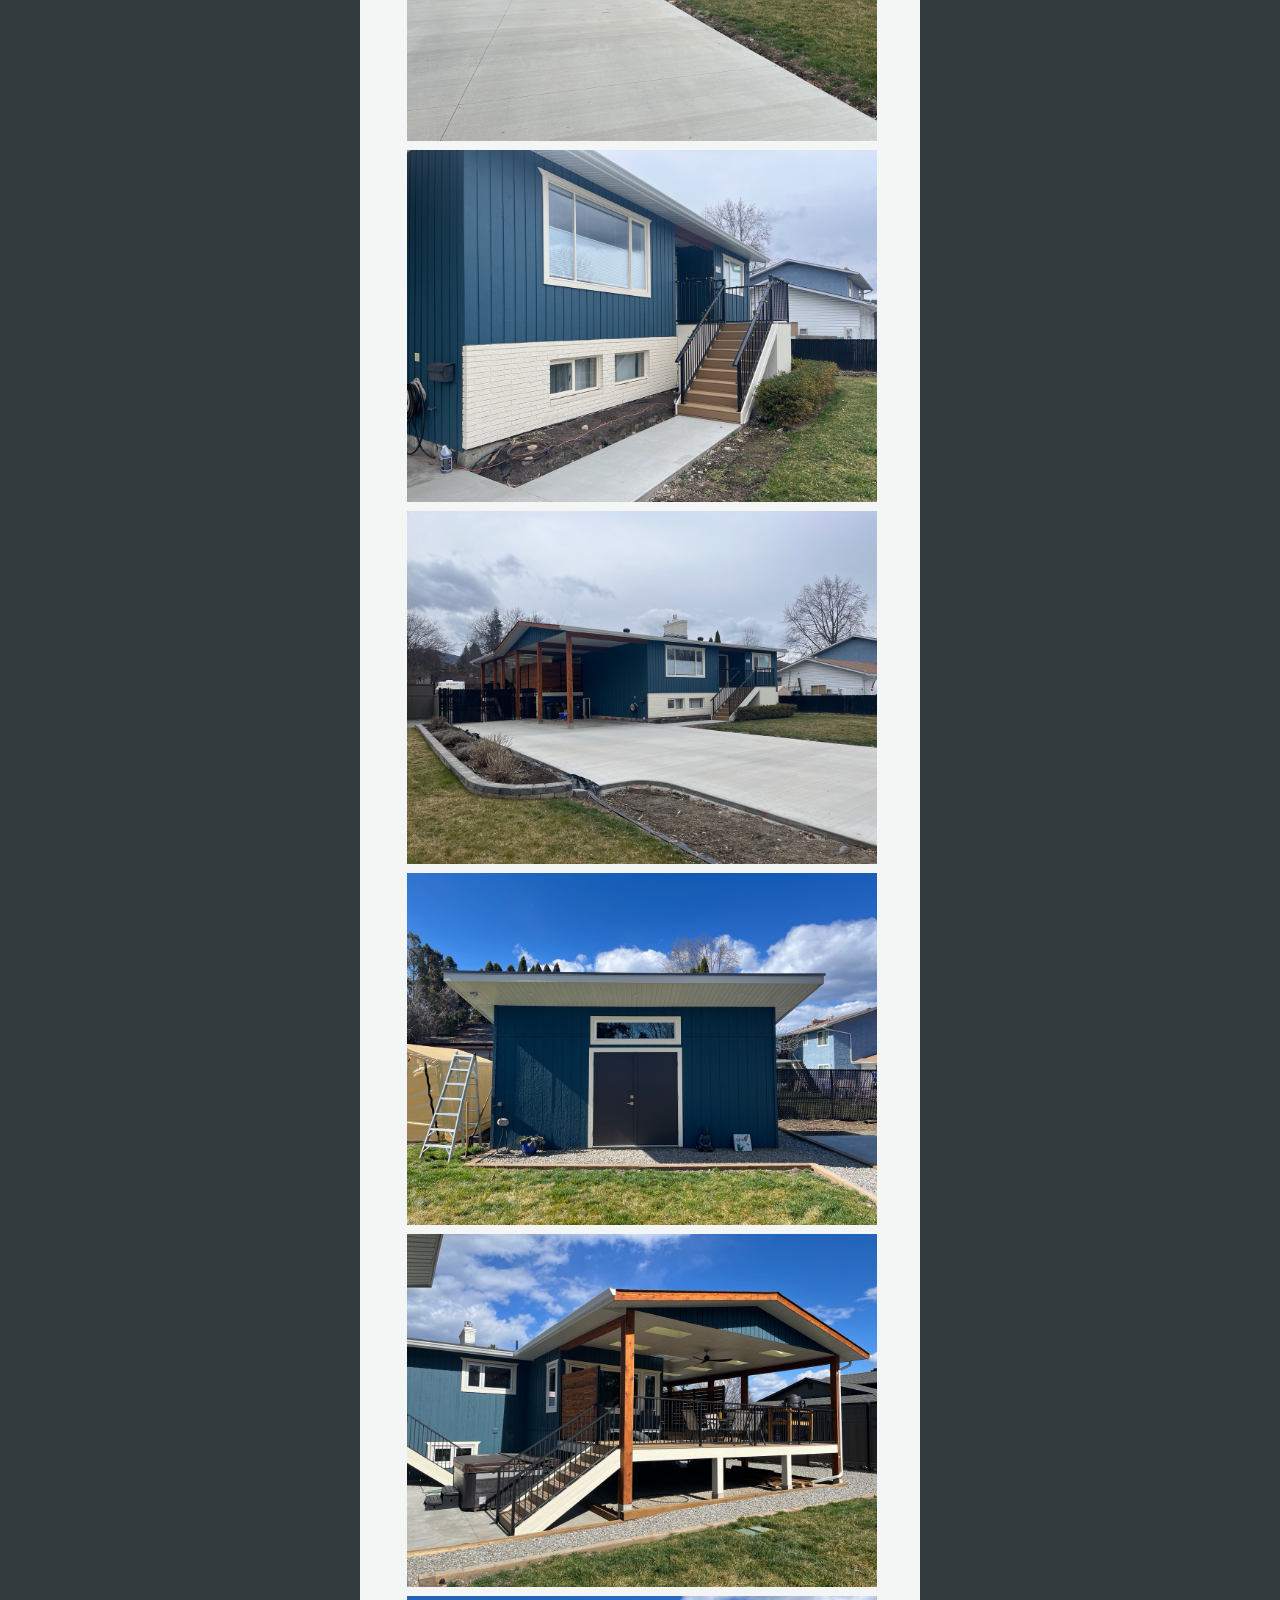
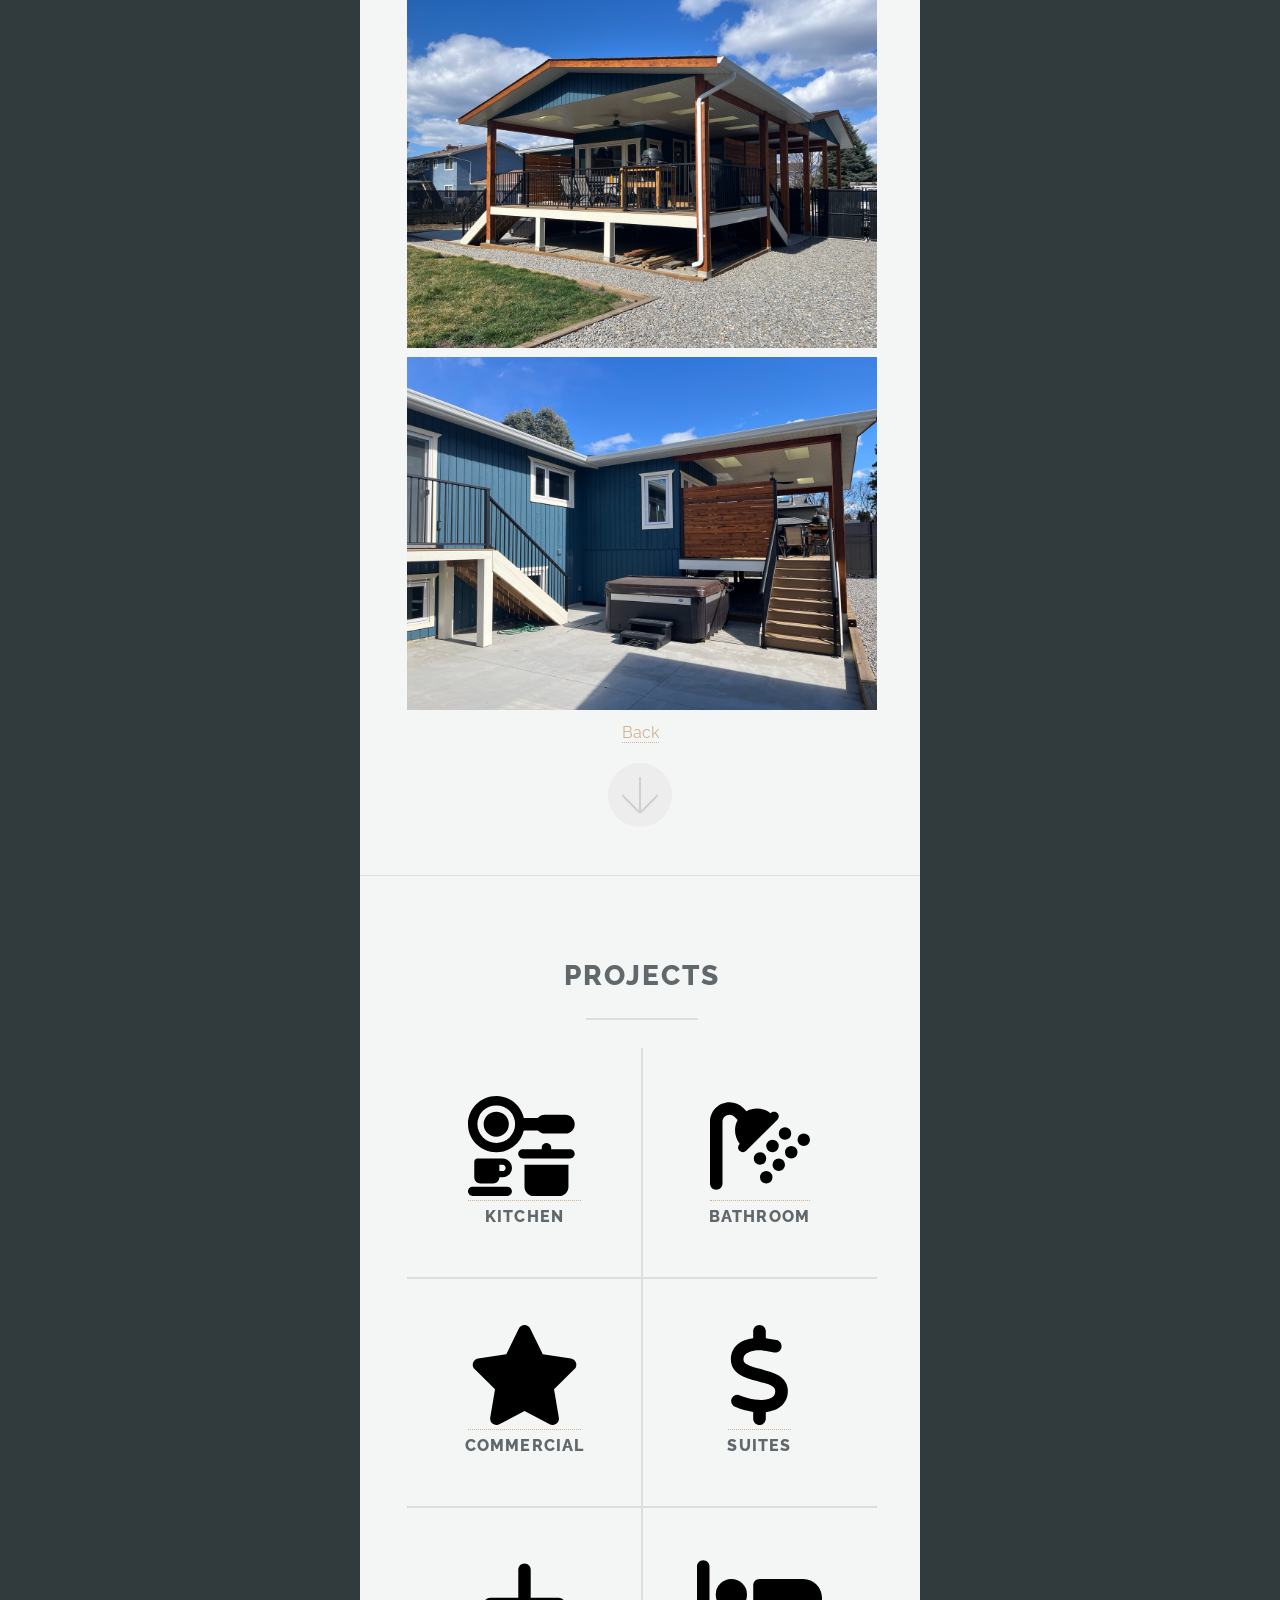
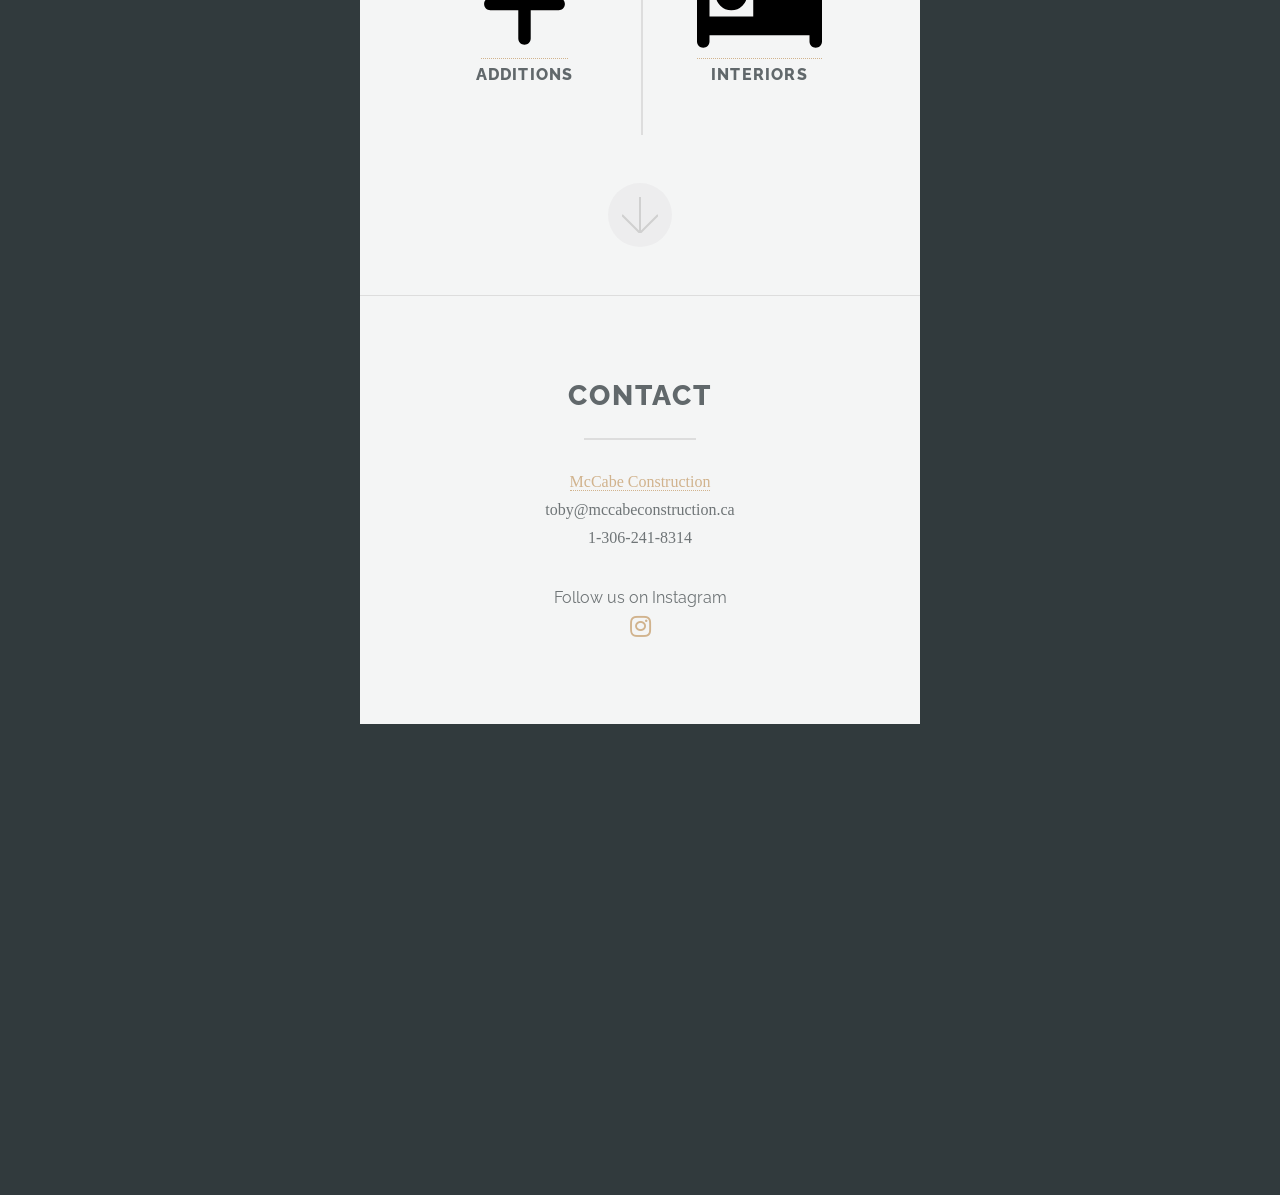
==== commit 9cf38231: "added transparent background to floating logo" ====
--- a/additions.html
+++ b/additions.html
@@ -14,6 +14,7 @@
 				z-index: 9999;
 				padding: 6px 12px;
 				border-radius: 10px;
+				background-color: rgba(255, 255, 255, 0.7);
 				pointer-events: none;
 			}
 		</style>
@@ -157,6 +158,12 @@
 			<script src="assets/js/browser.min.js"></script>
 			<script src="assets/js/breakpoints.min.js"></script>
 			<script src="assets/js/util.js"></script>
+			<script>
+				// Disable mobile mode to always serve desktop site
+				if (window.browser) {
+					window.browser.mobile = false;
+				}
+			</script>
 			<script src="assets/js/main.js"></script>
 
 	</body>
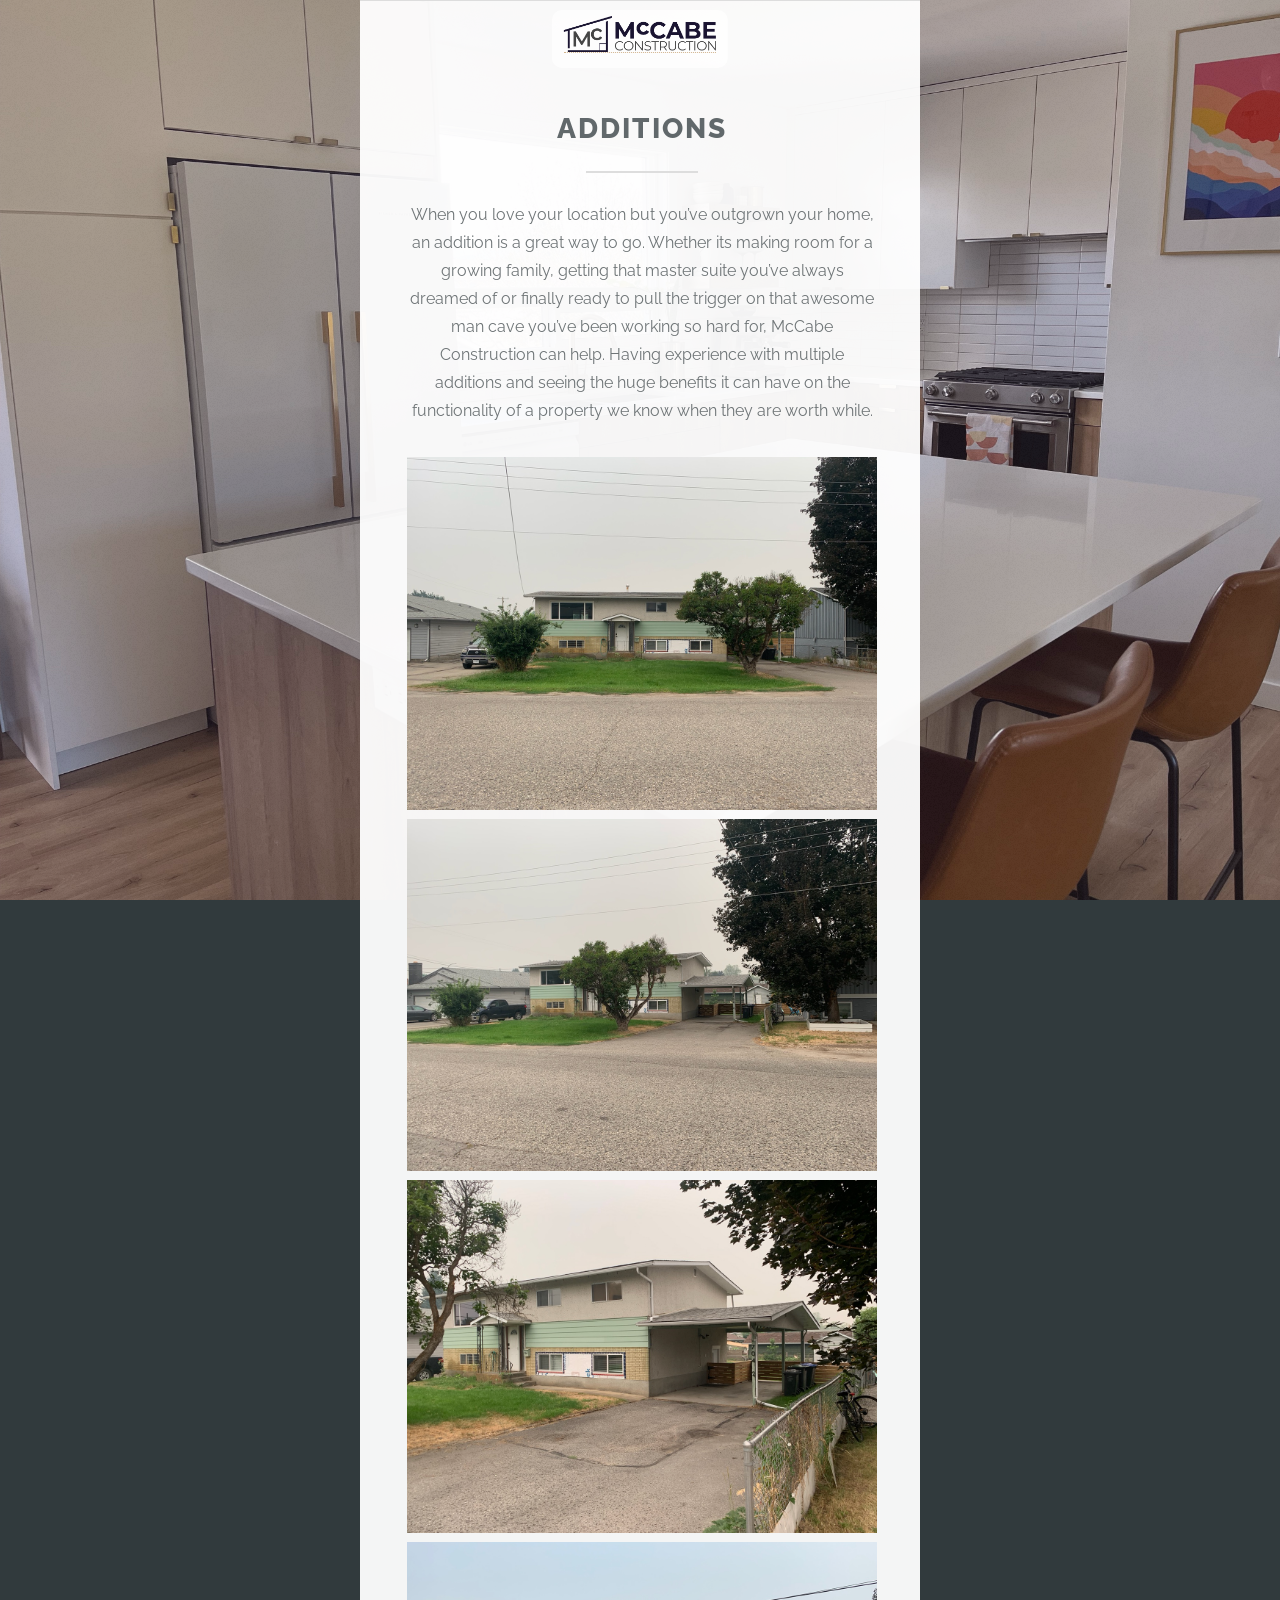
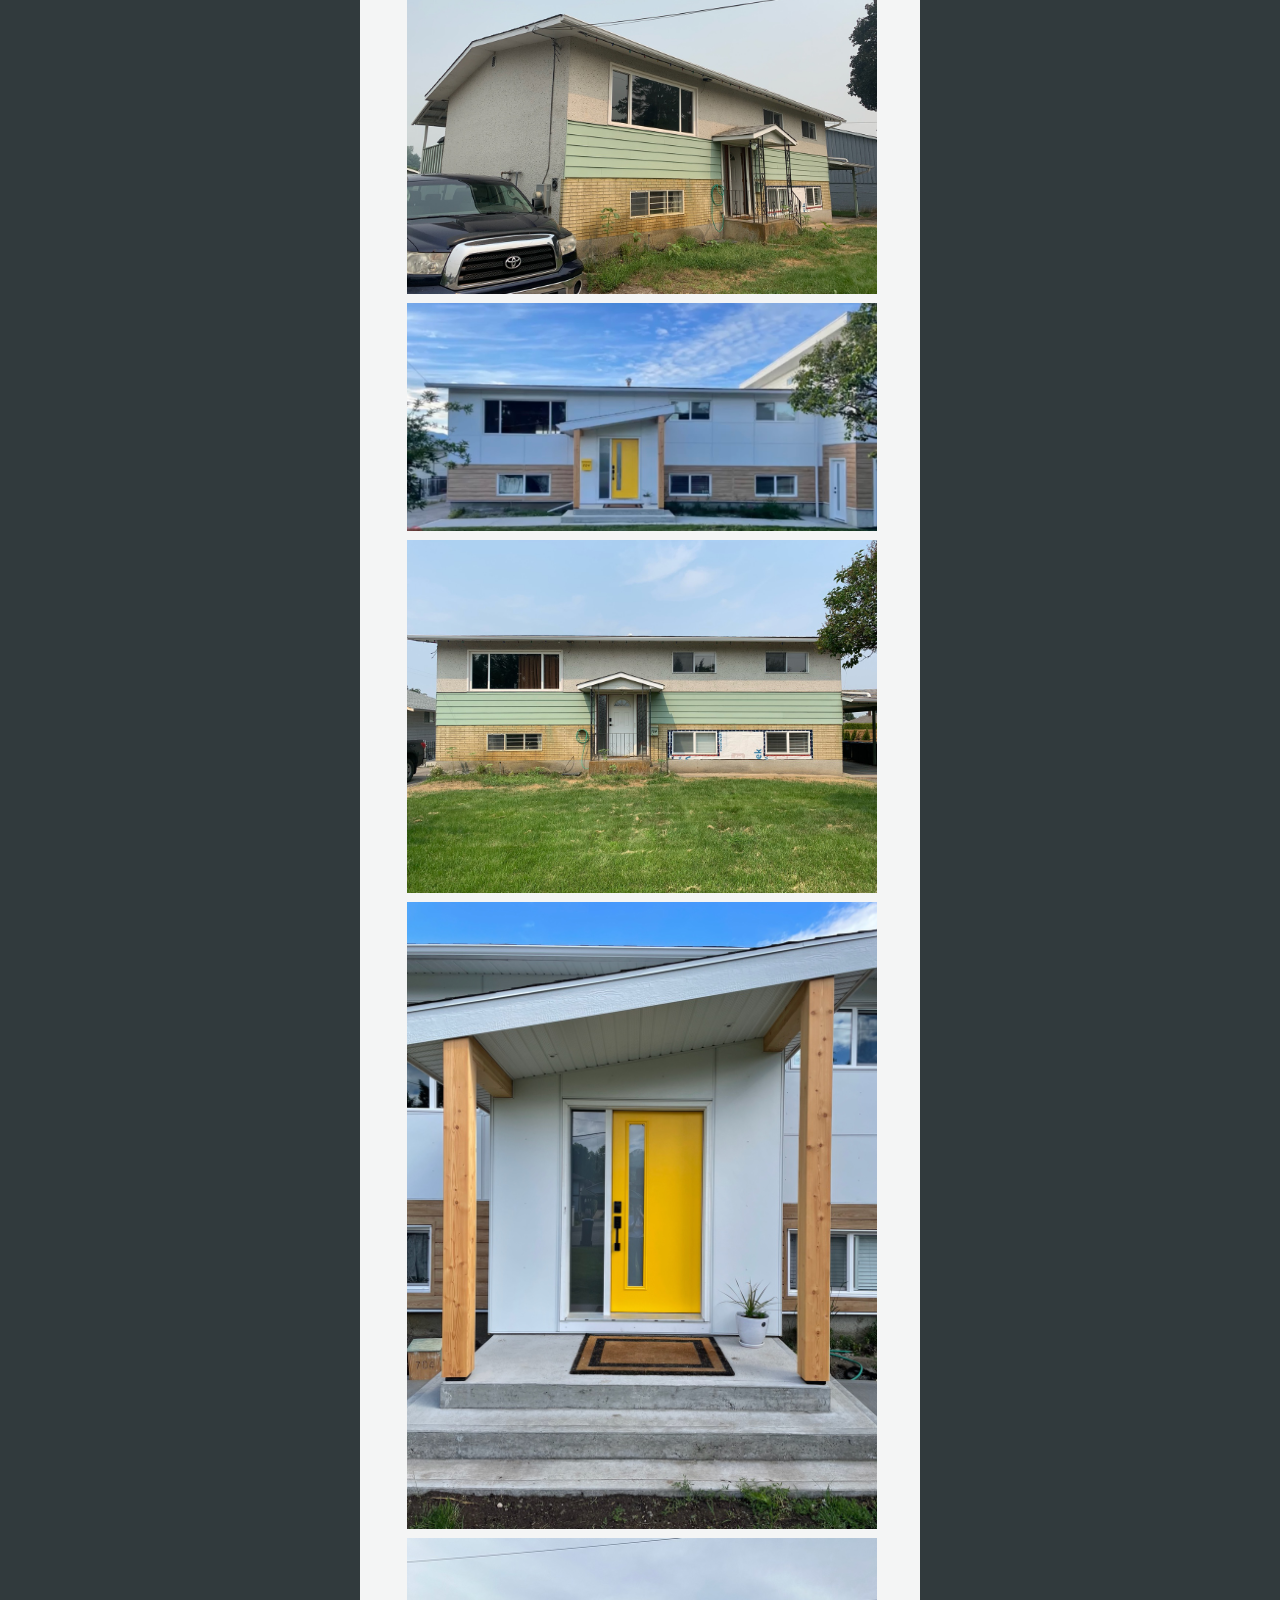
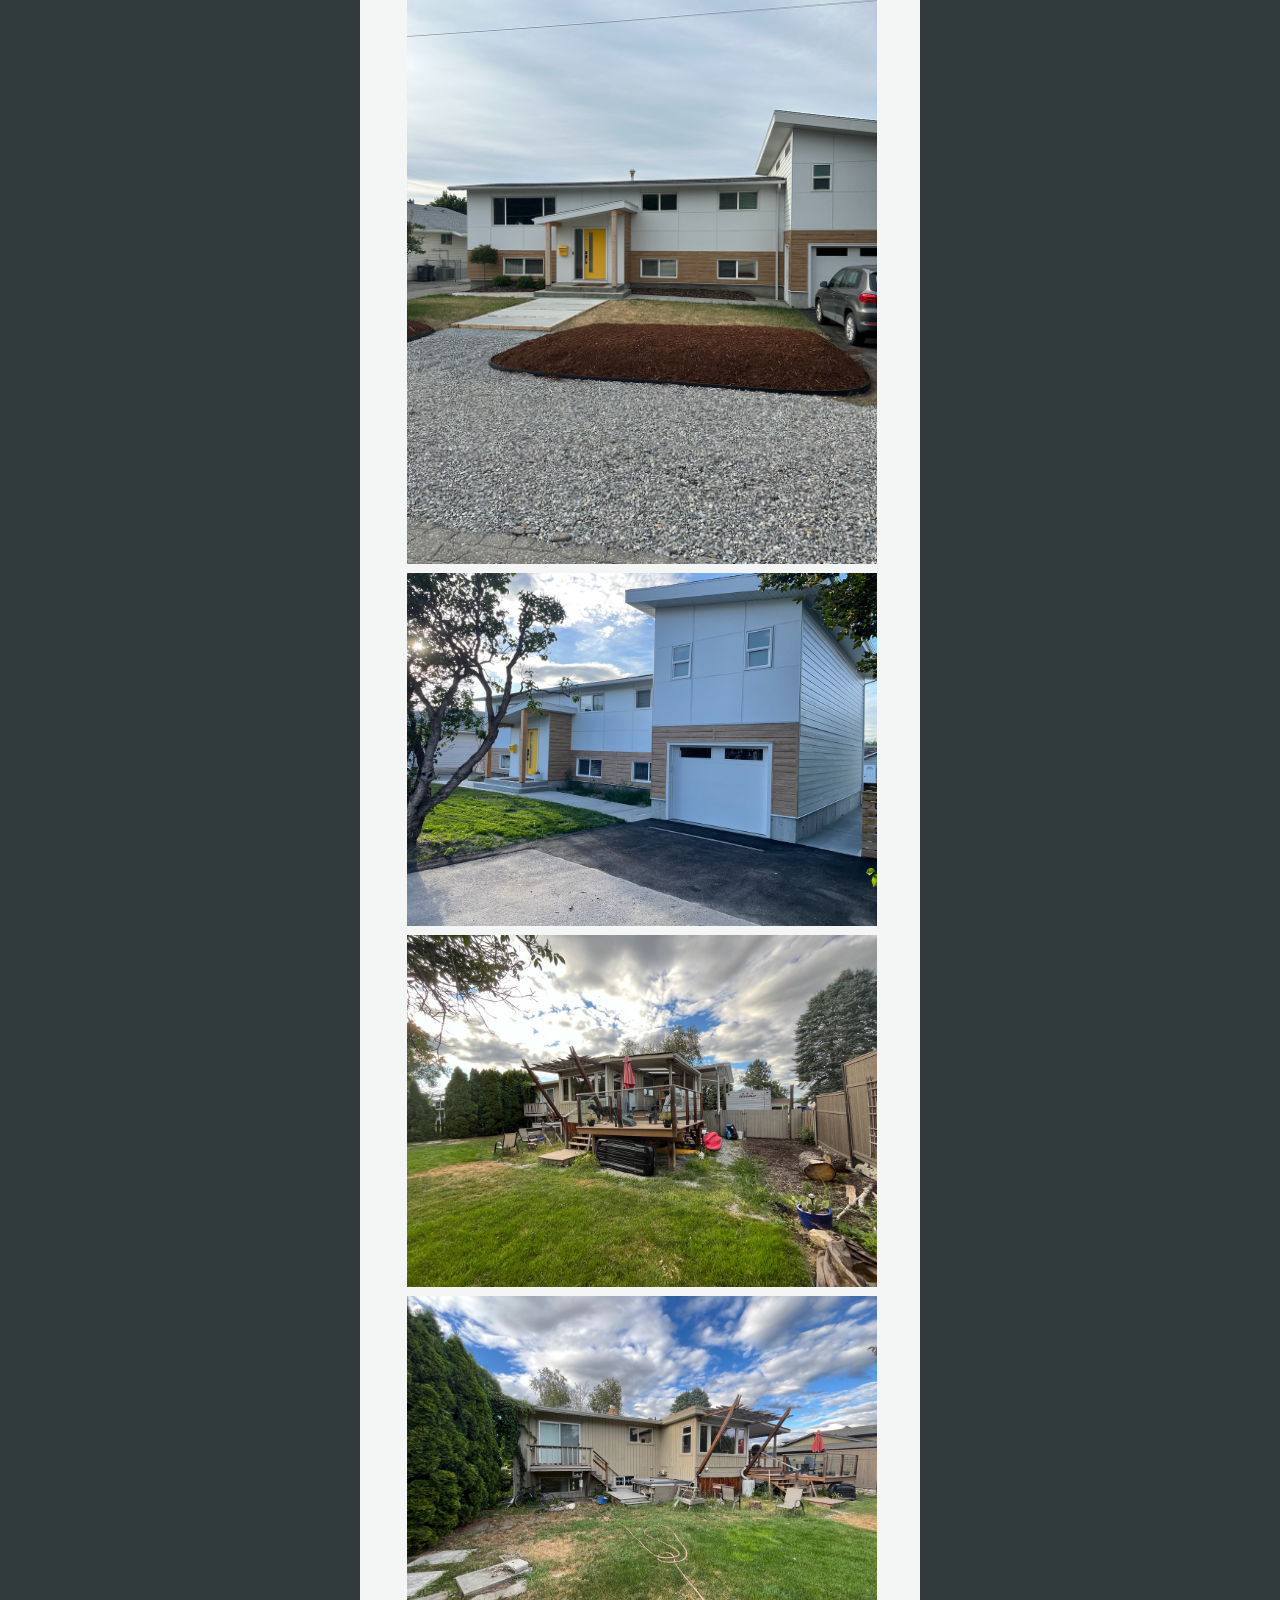
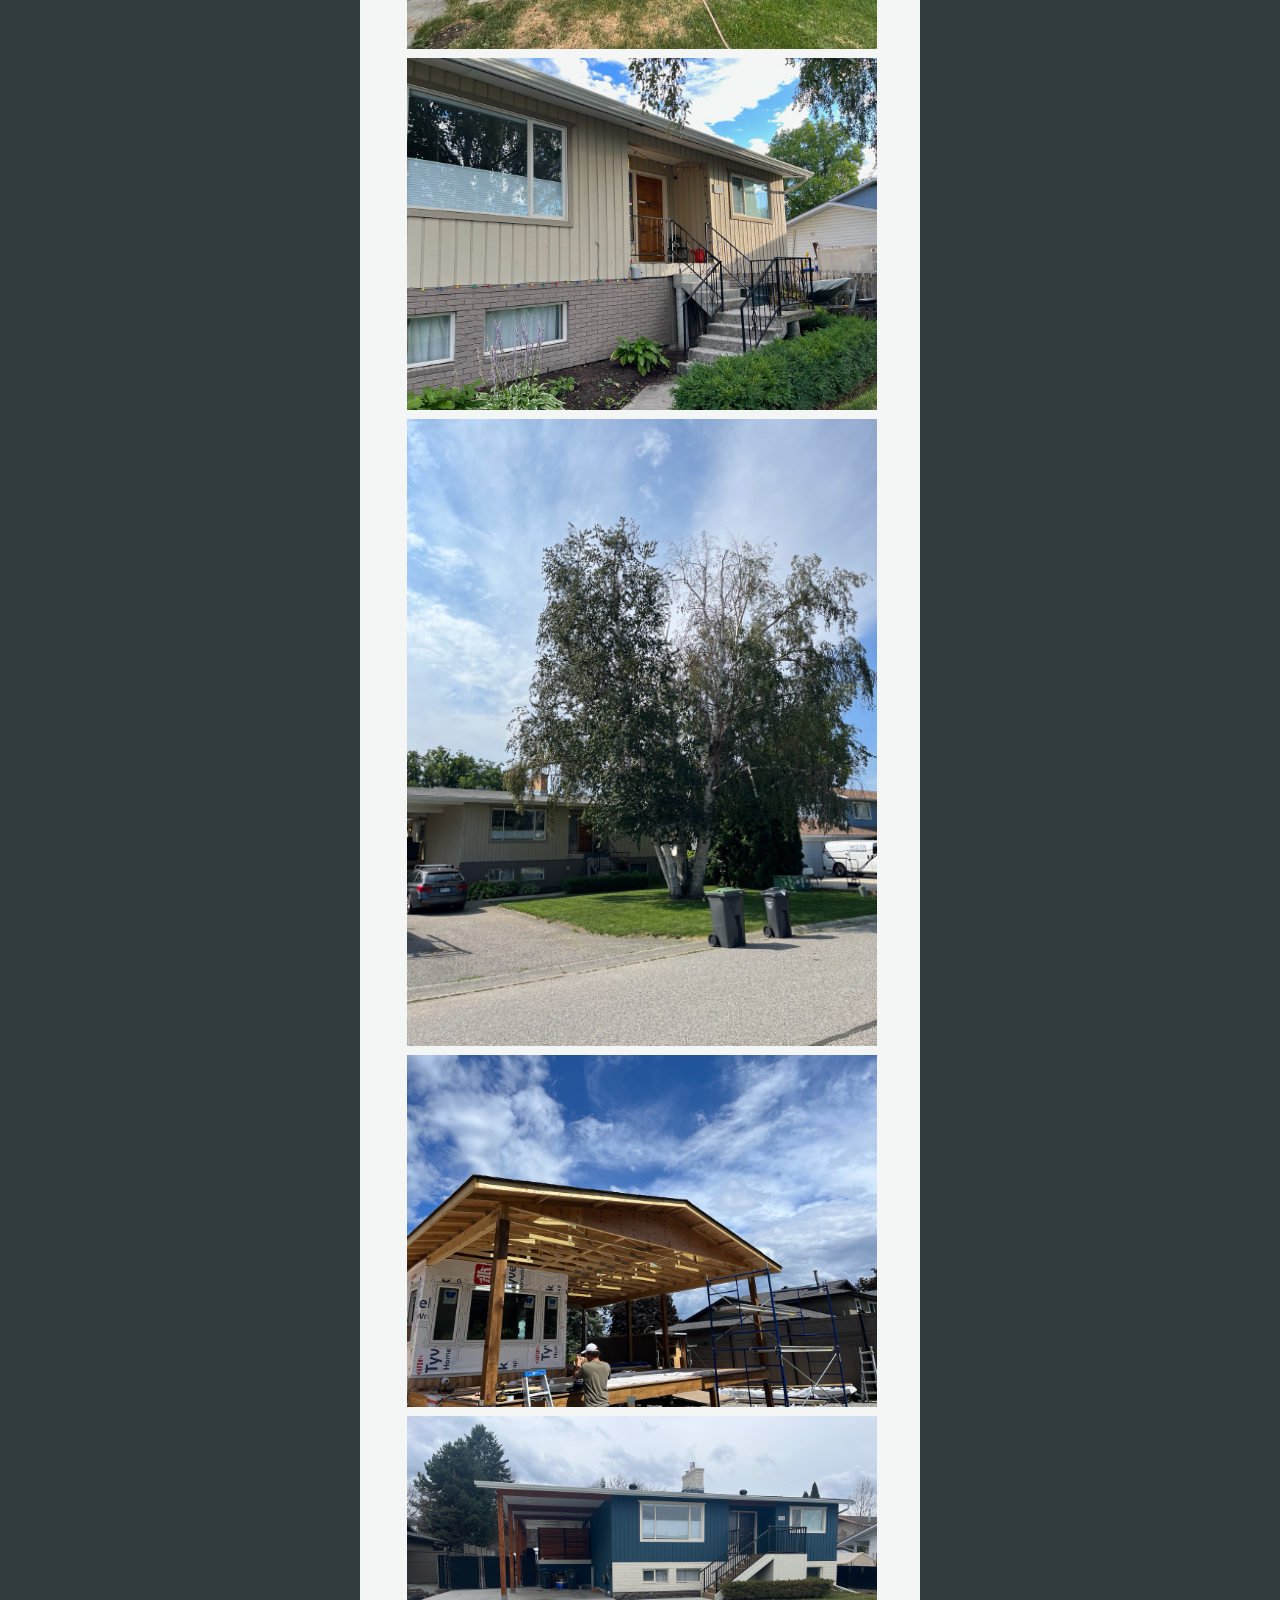
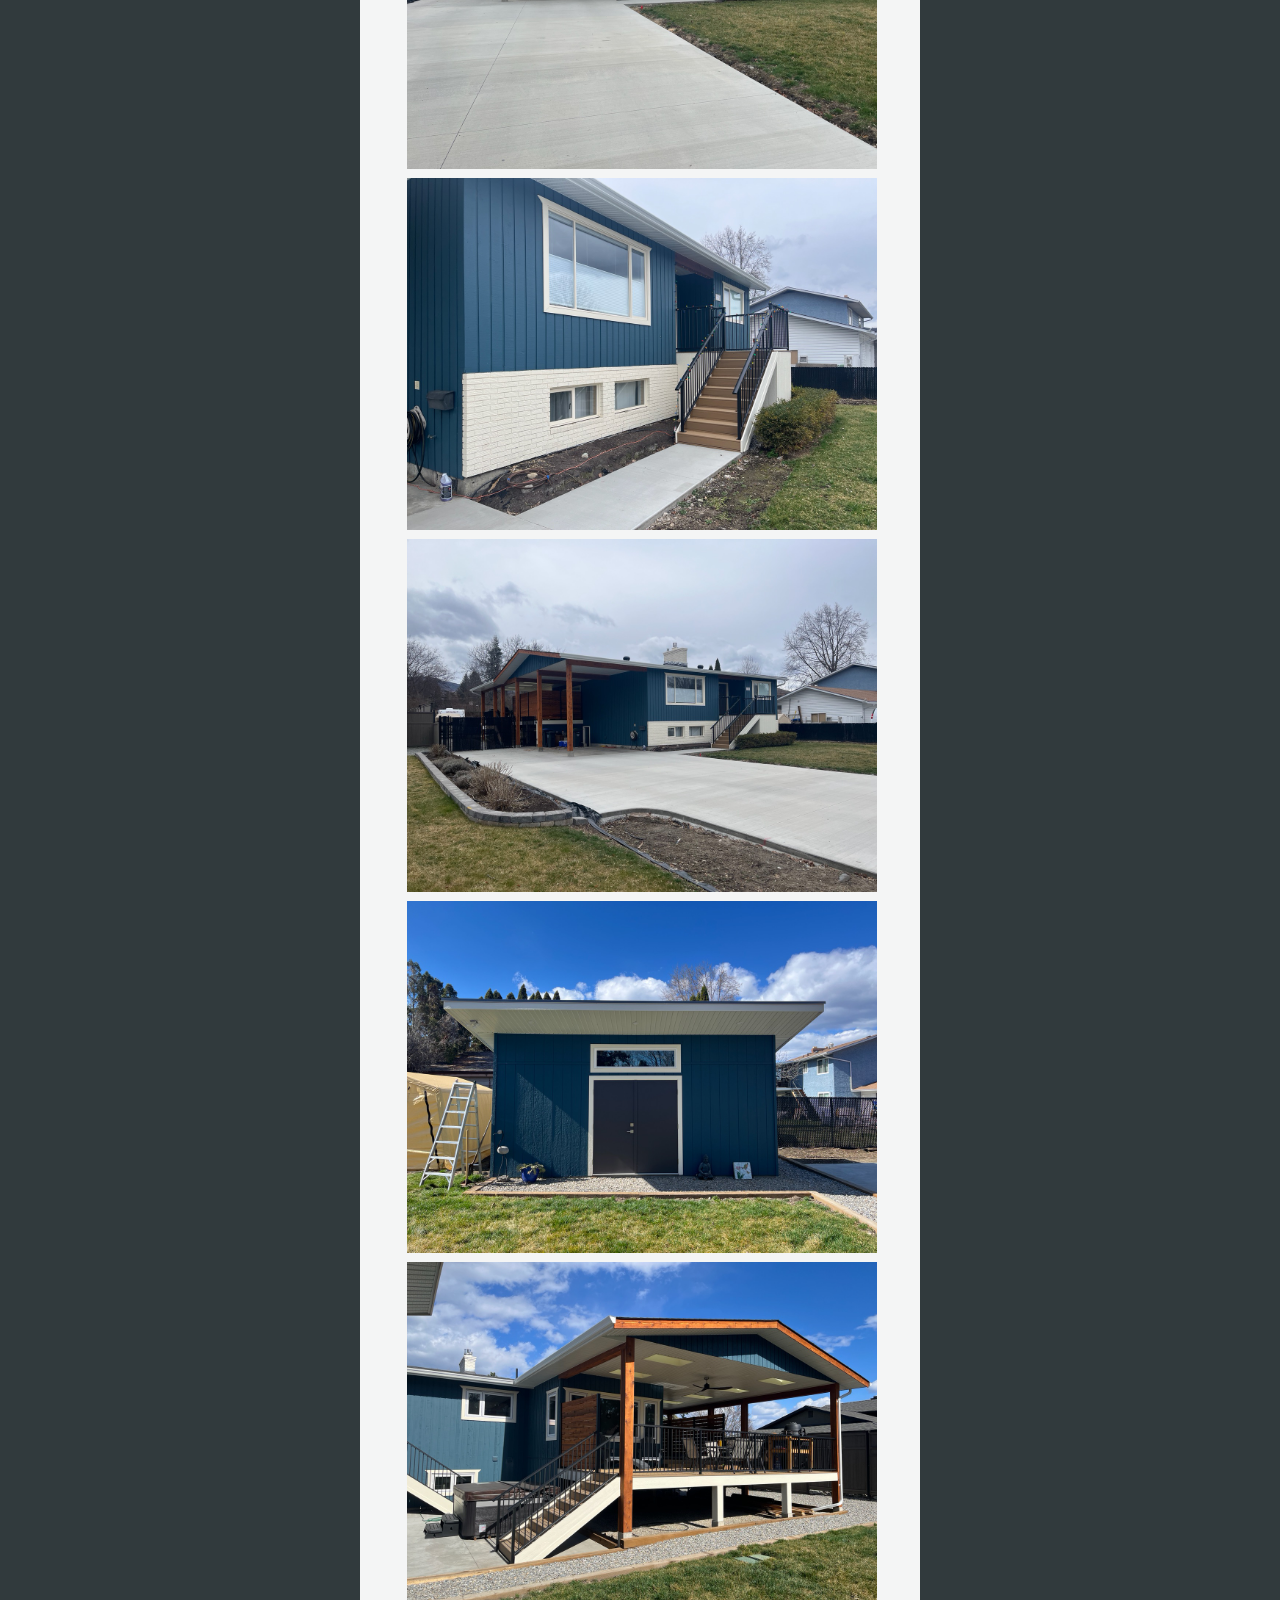
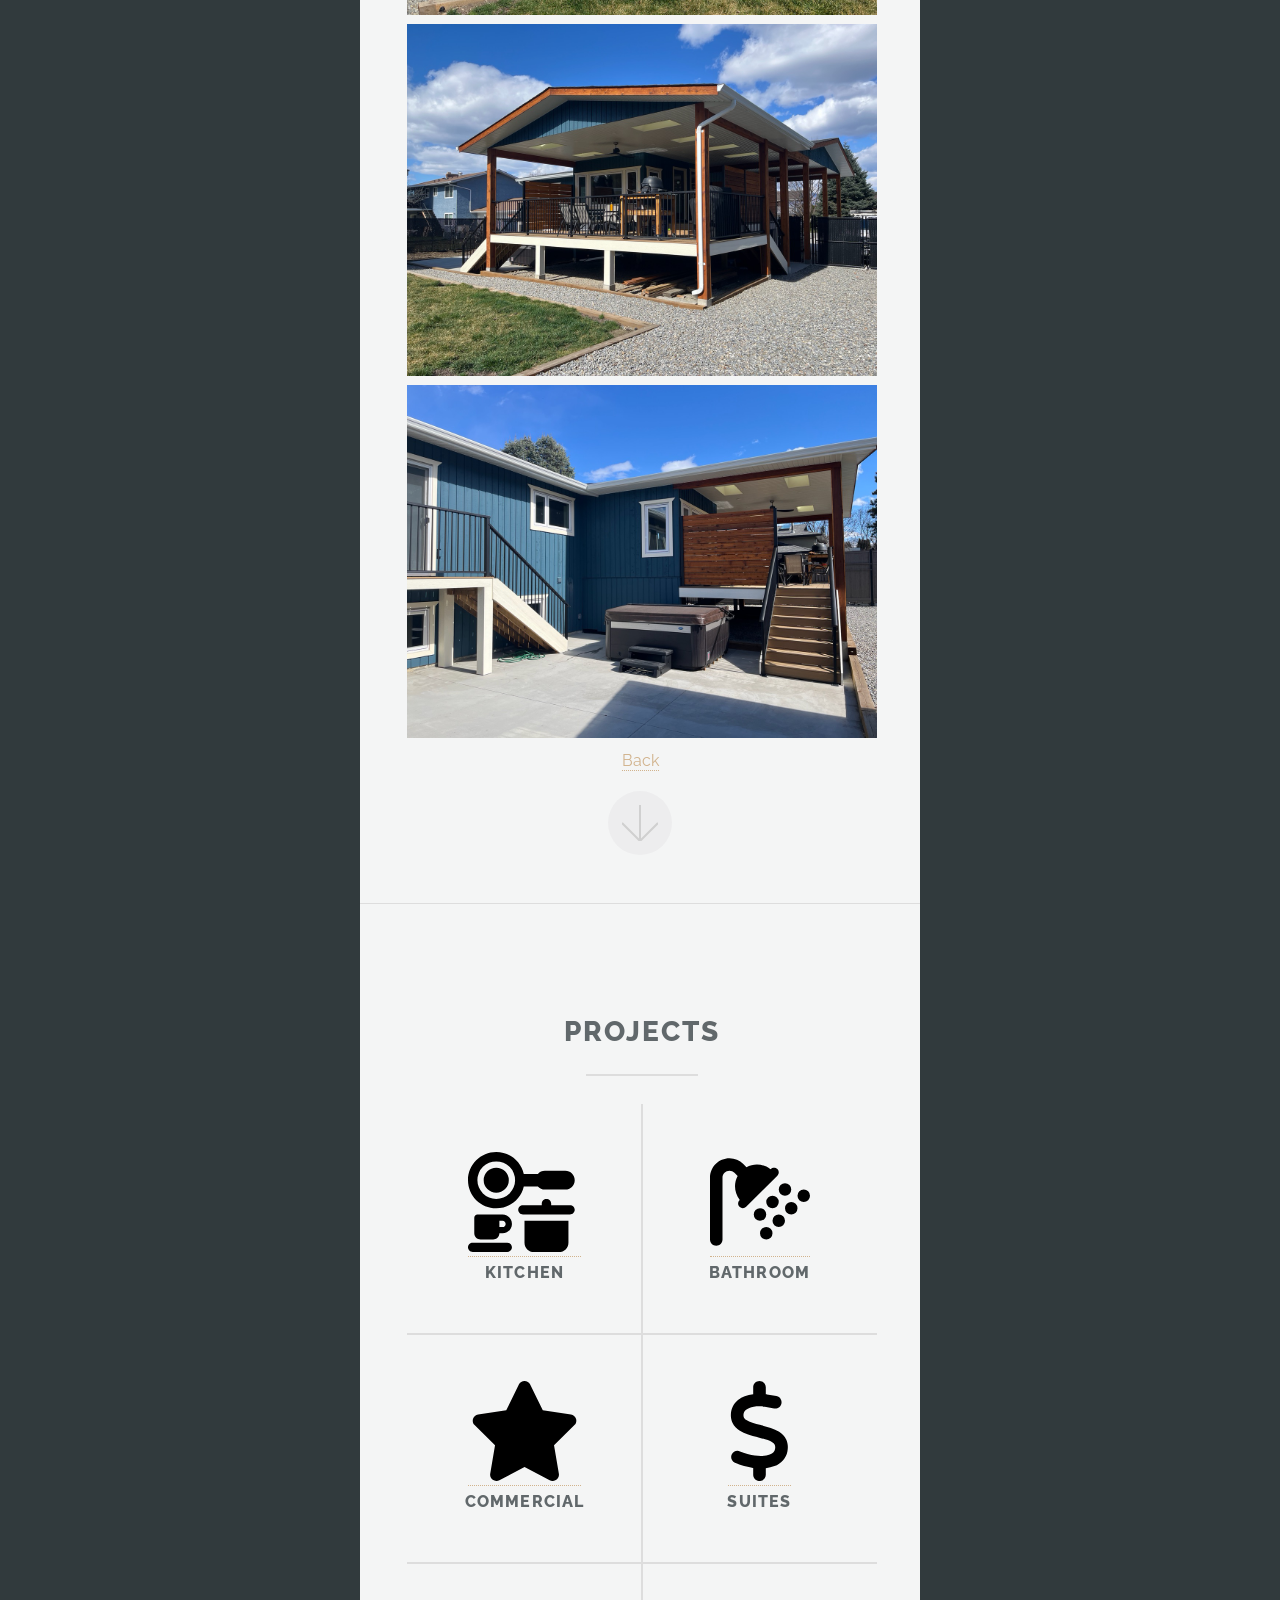
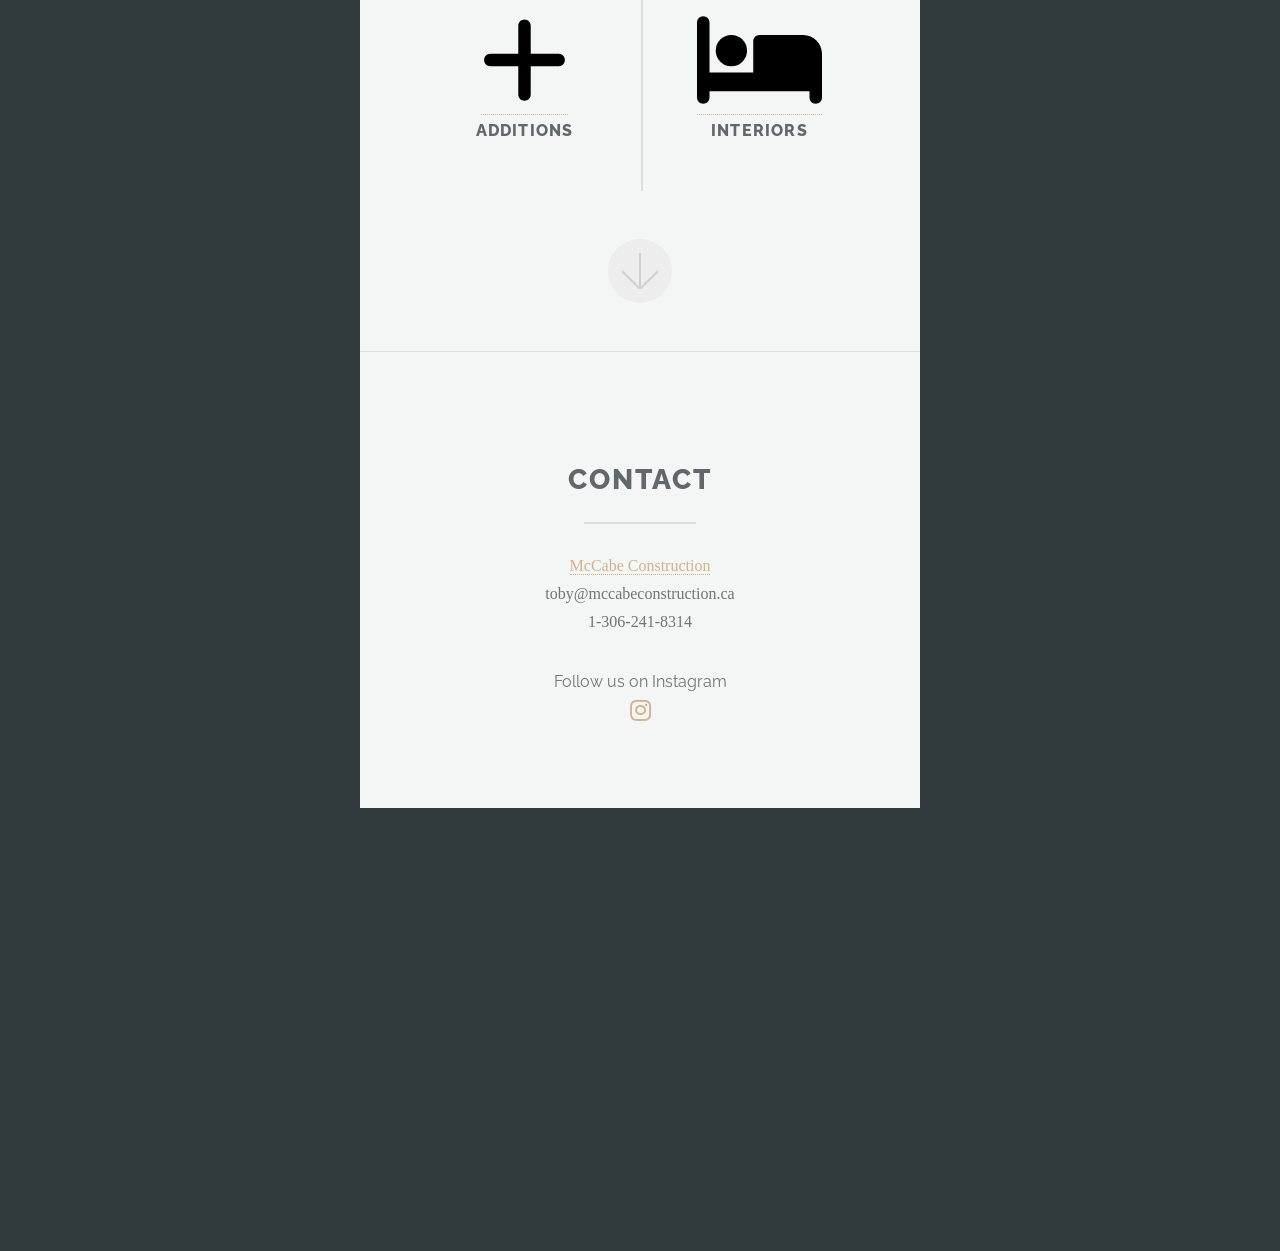
==== commit e89177e9: "added icon image" ====
--- a/additions.html
+++ b/additions.html
@@ -5,6 +5,8 @@
 		<meta charset="utf-8" />
 		<meta name="viewport" content="width=device-width, initial-scale=1, user-scalable=no" />
 		<link rel="stylesheet" href="assets/css/main.css" />
+		<link rel="icon" href="images/mccabeicon.png" type="image/png">
+		<link rel="shortcut icon" href="images/mccabeicon.png" type="image/png">
 		<style>
 			.logo-wrapper {
 				position: fixed;
--- a/assets/css/main.css
+++ b/assets/css/main.css
@@ -1958,6 +1958,7 @@
 
 		header.major h1, header.major h2, header.major h3, header.major h4, header.major h5, header.major h6 {
 			position: relative;
+			padding-top: 1em;
 		}
 
 			header.major h1:after, header.major h2:after, header.major h3:after, header.major h4:after, header.major h5:after, header.major h6:after {
